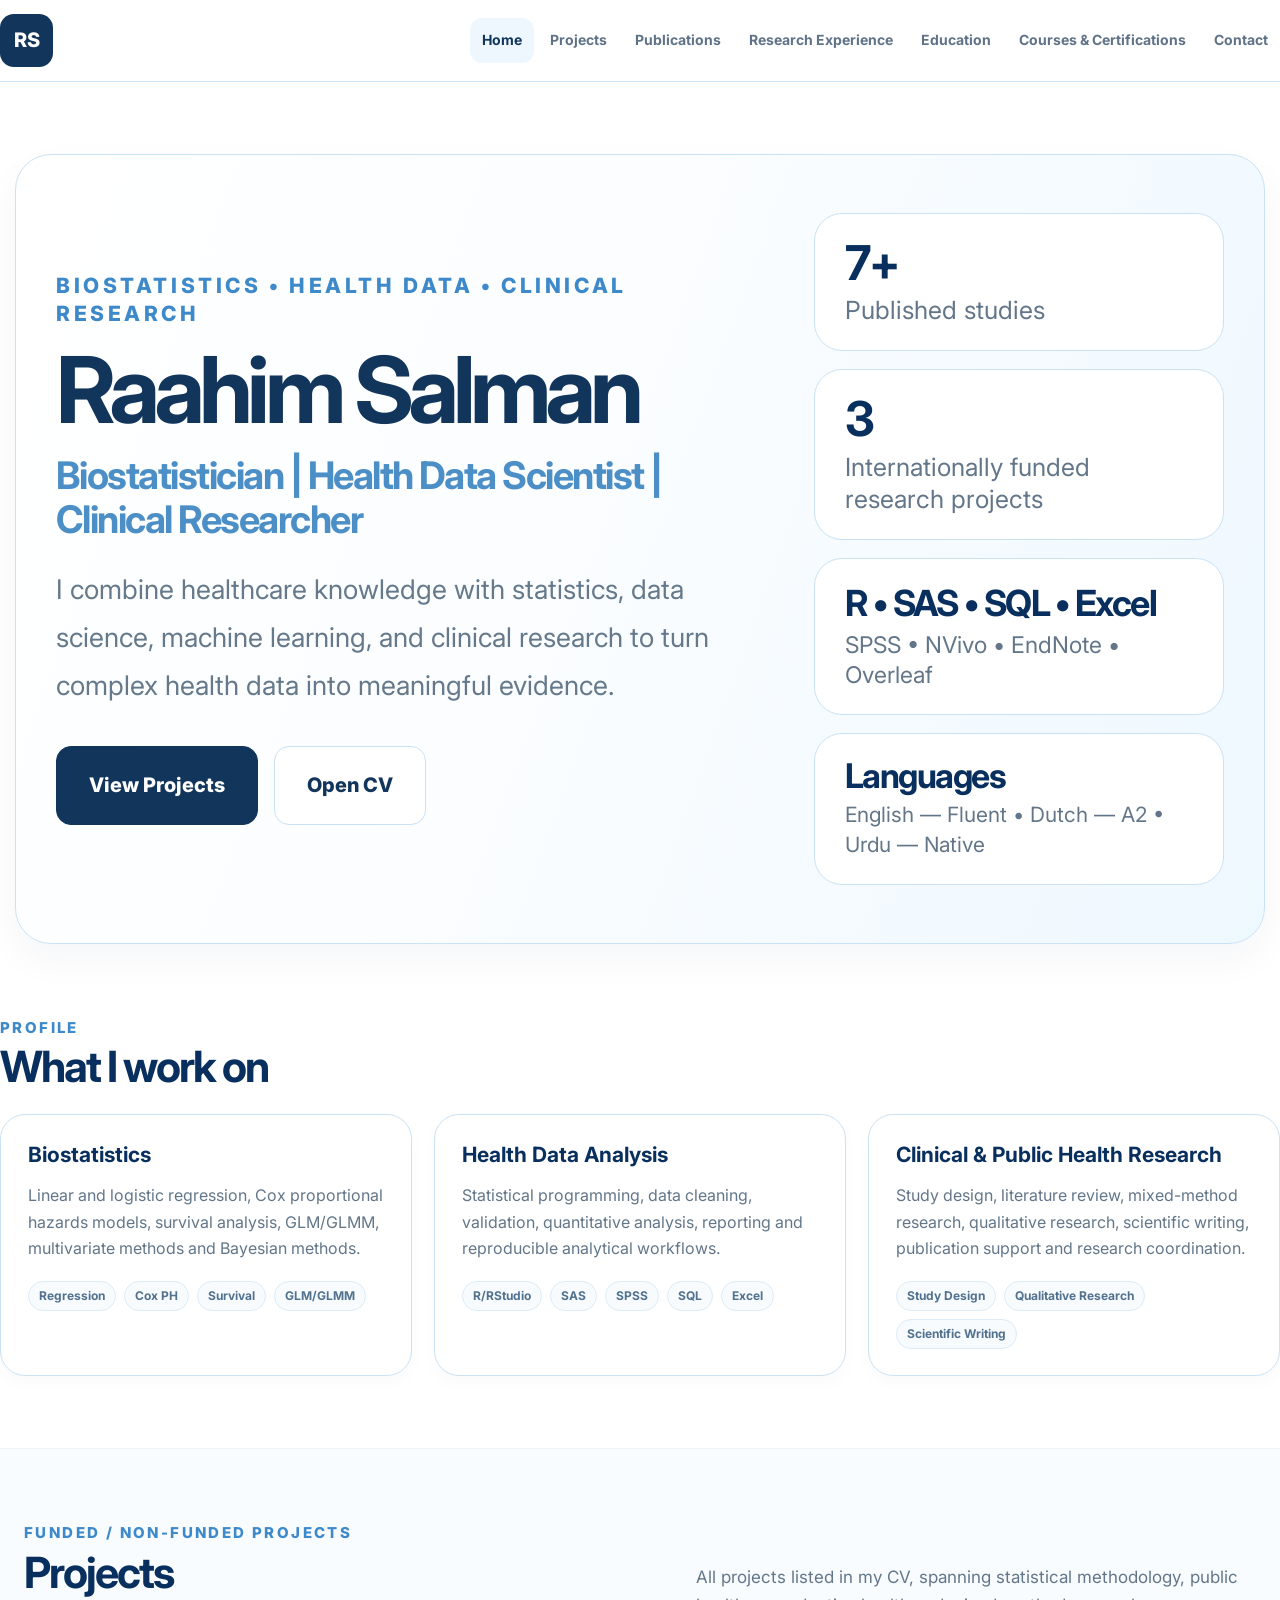
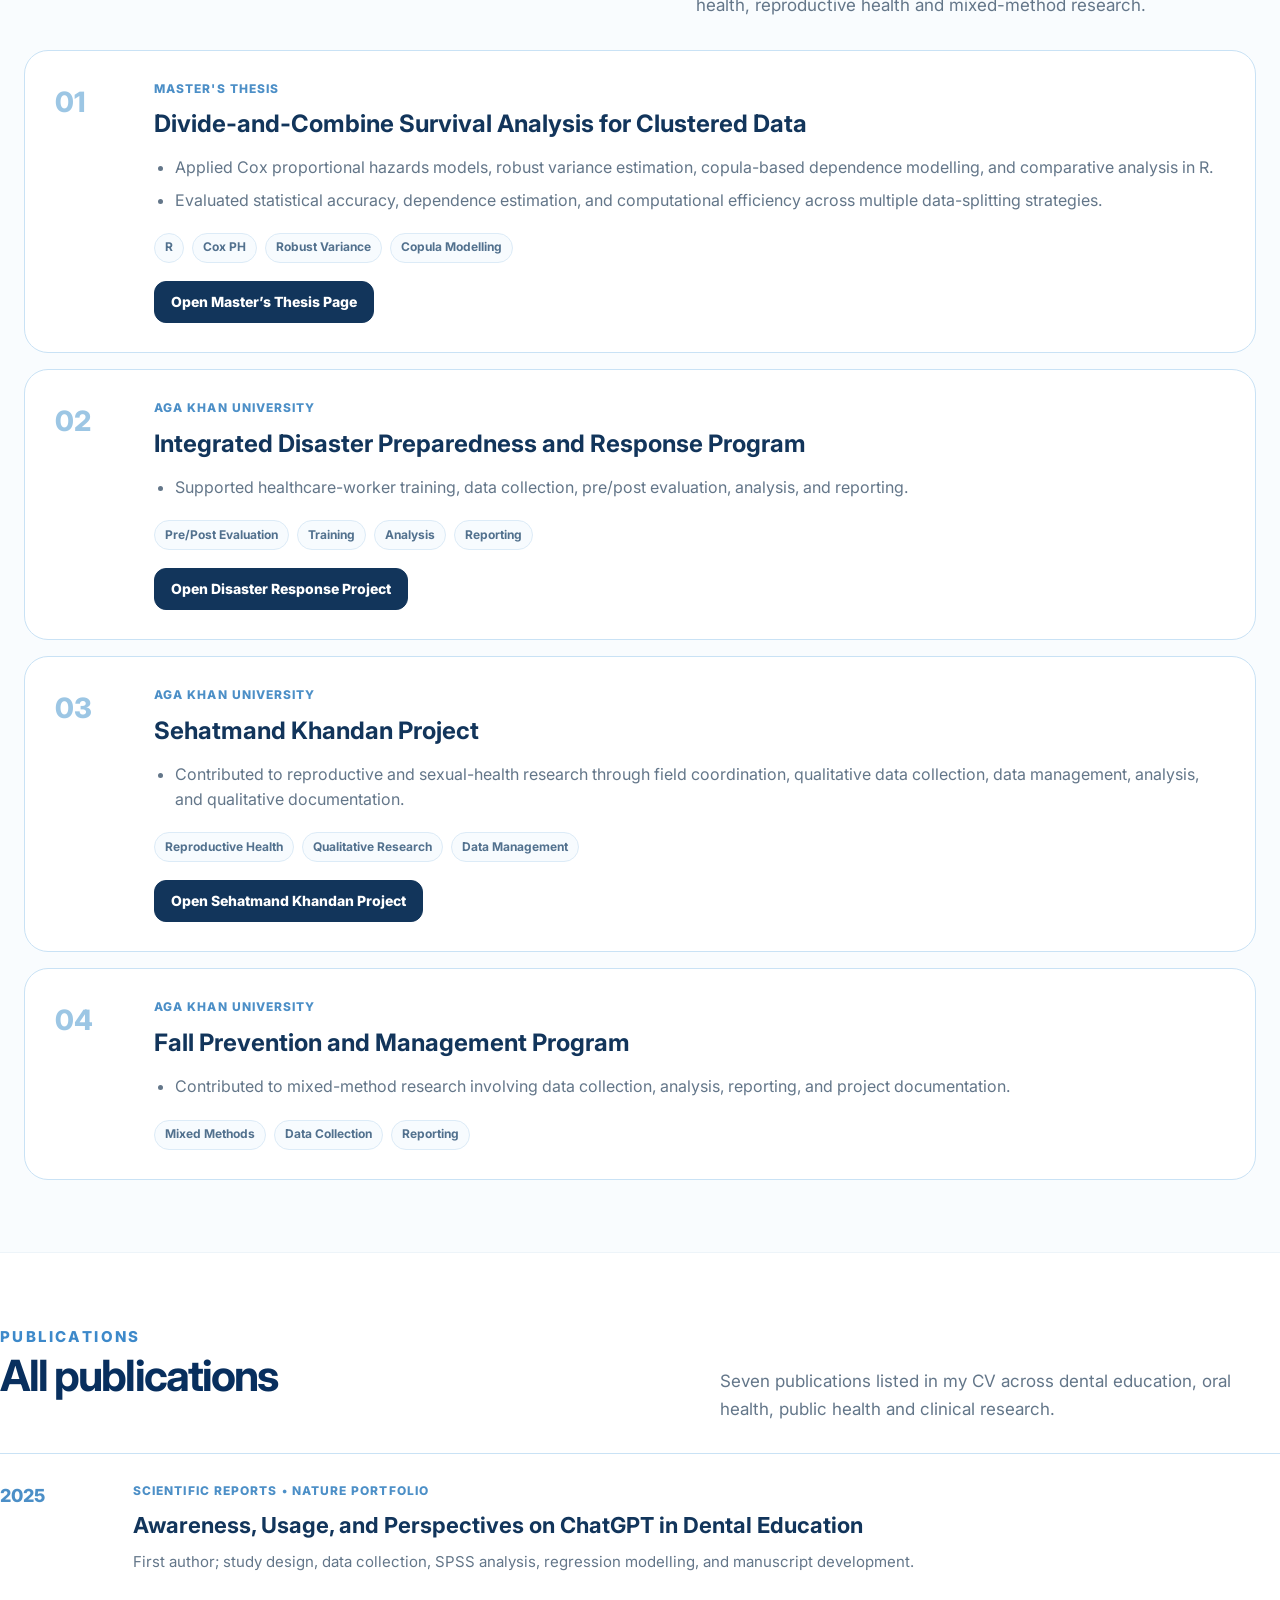
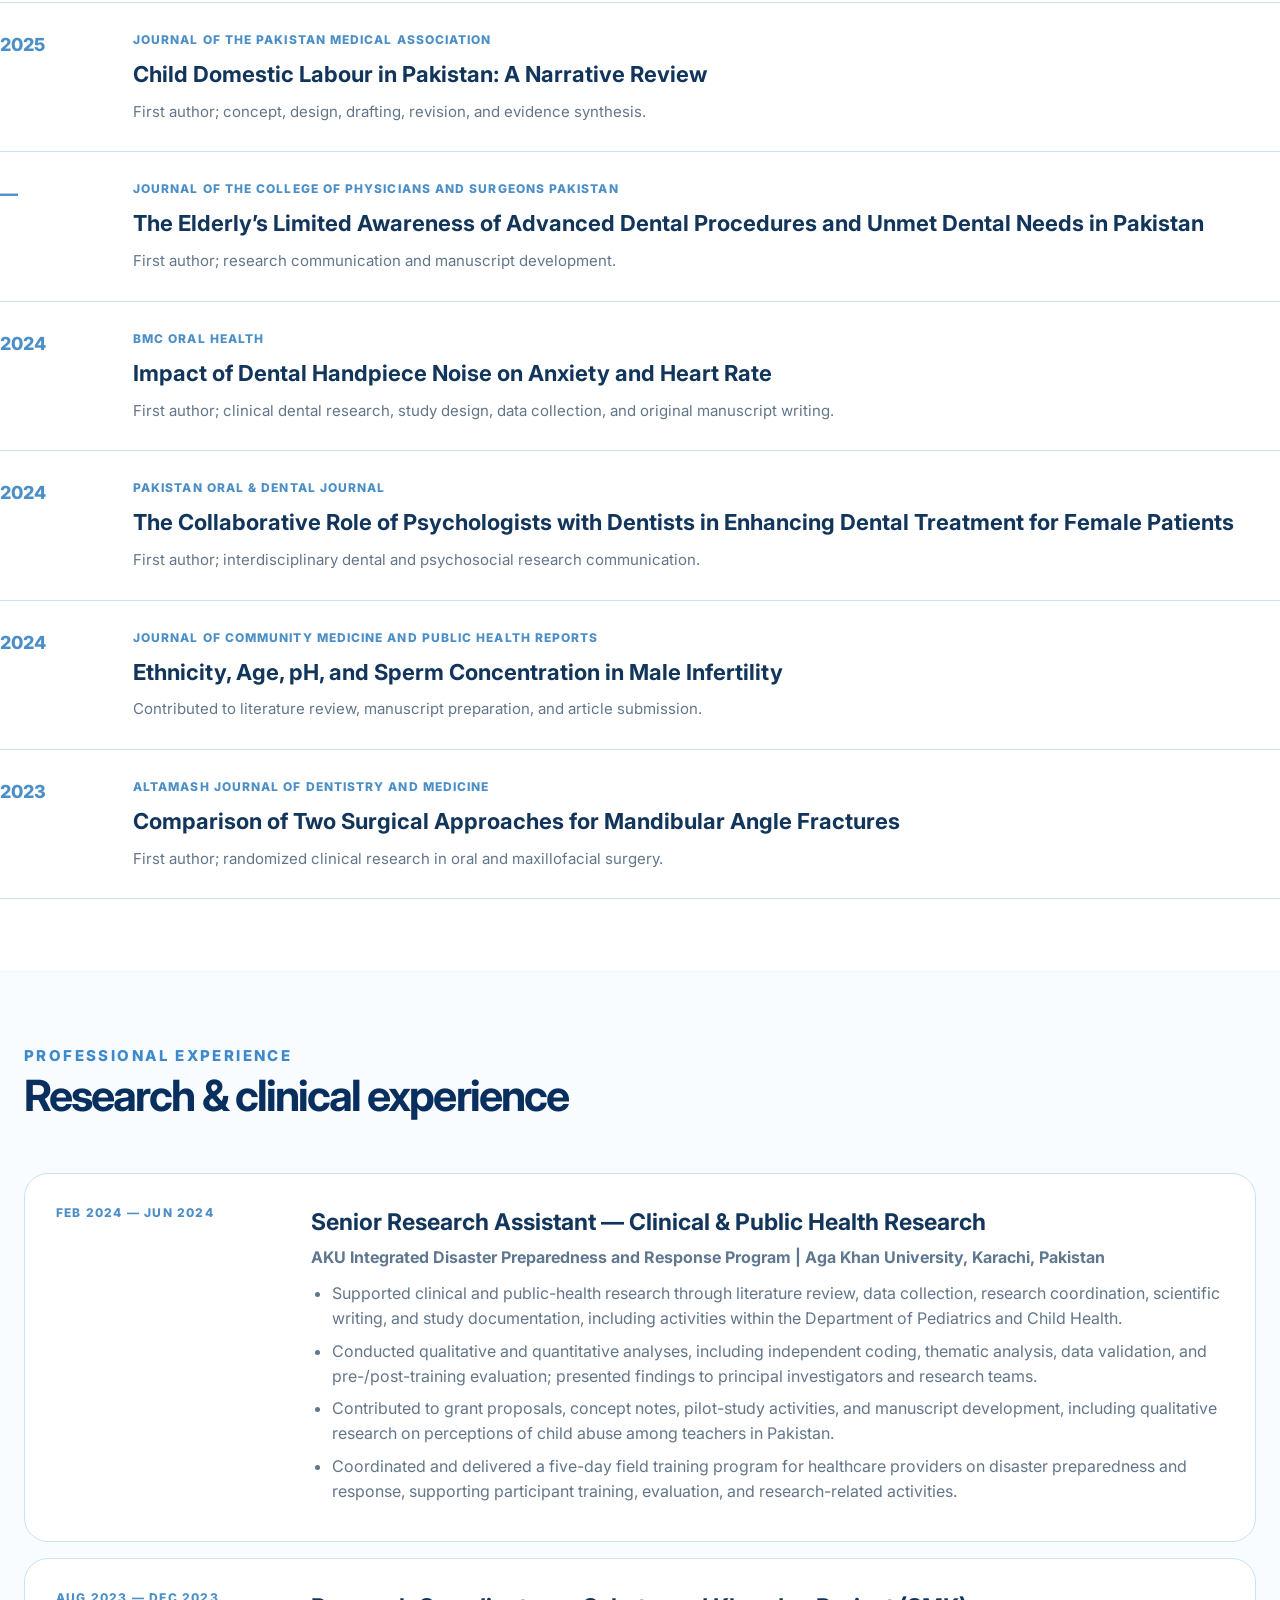
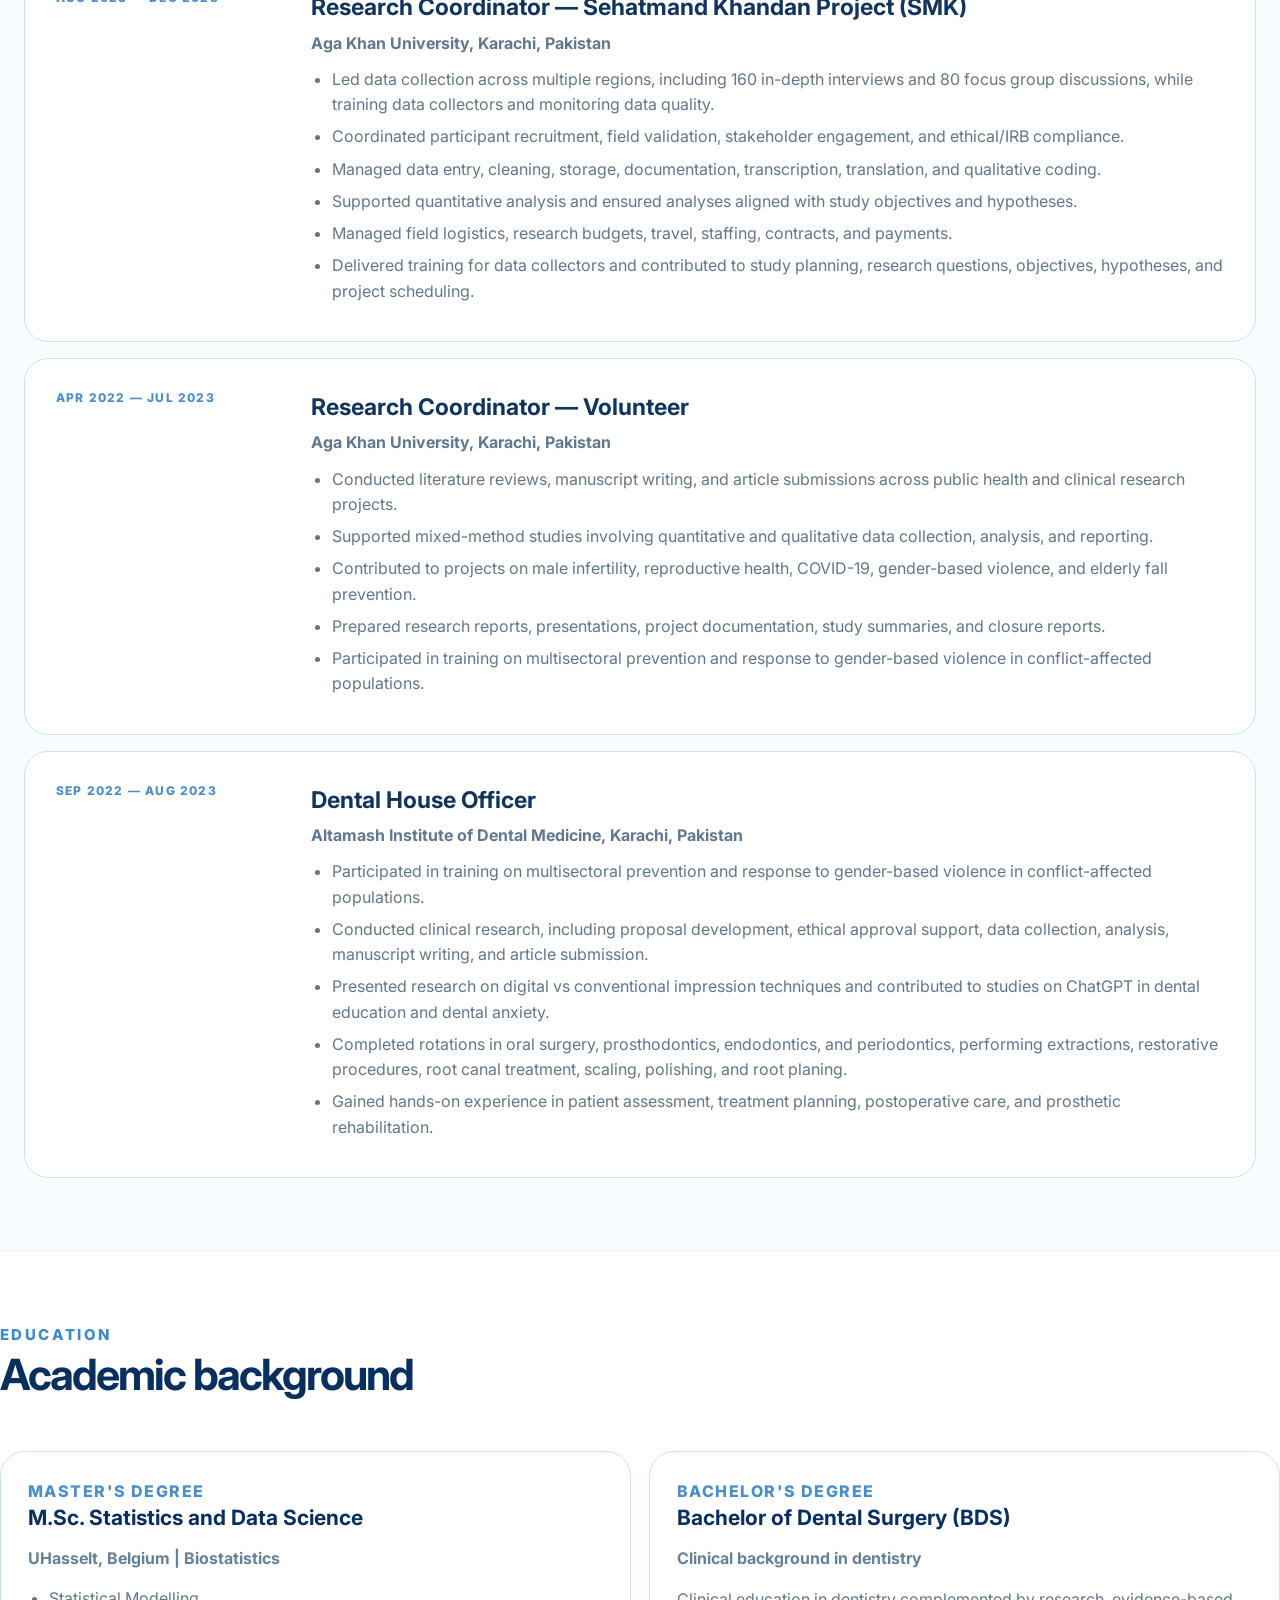
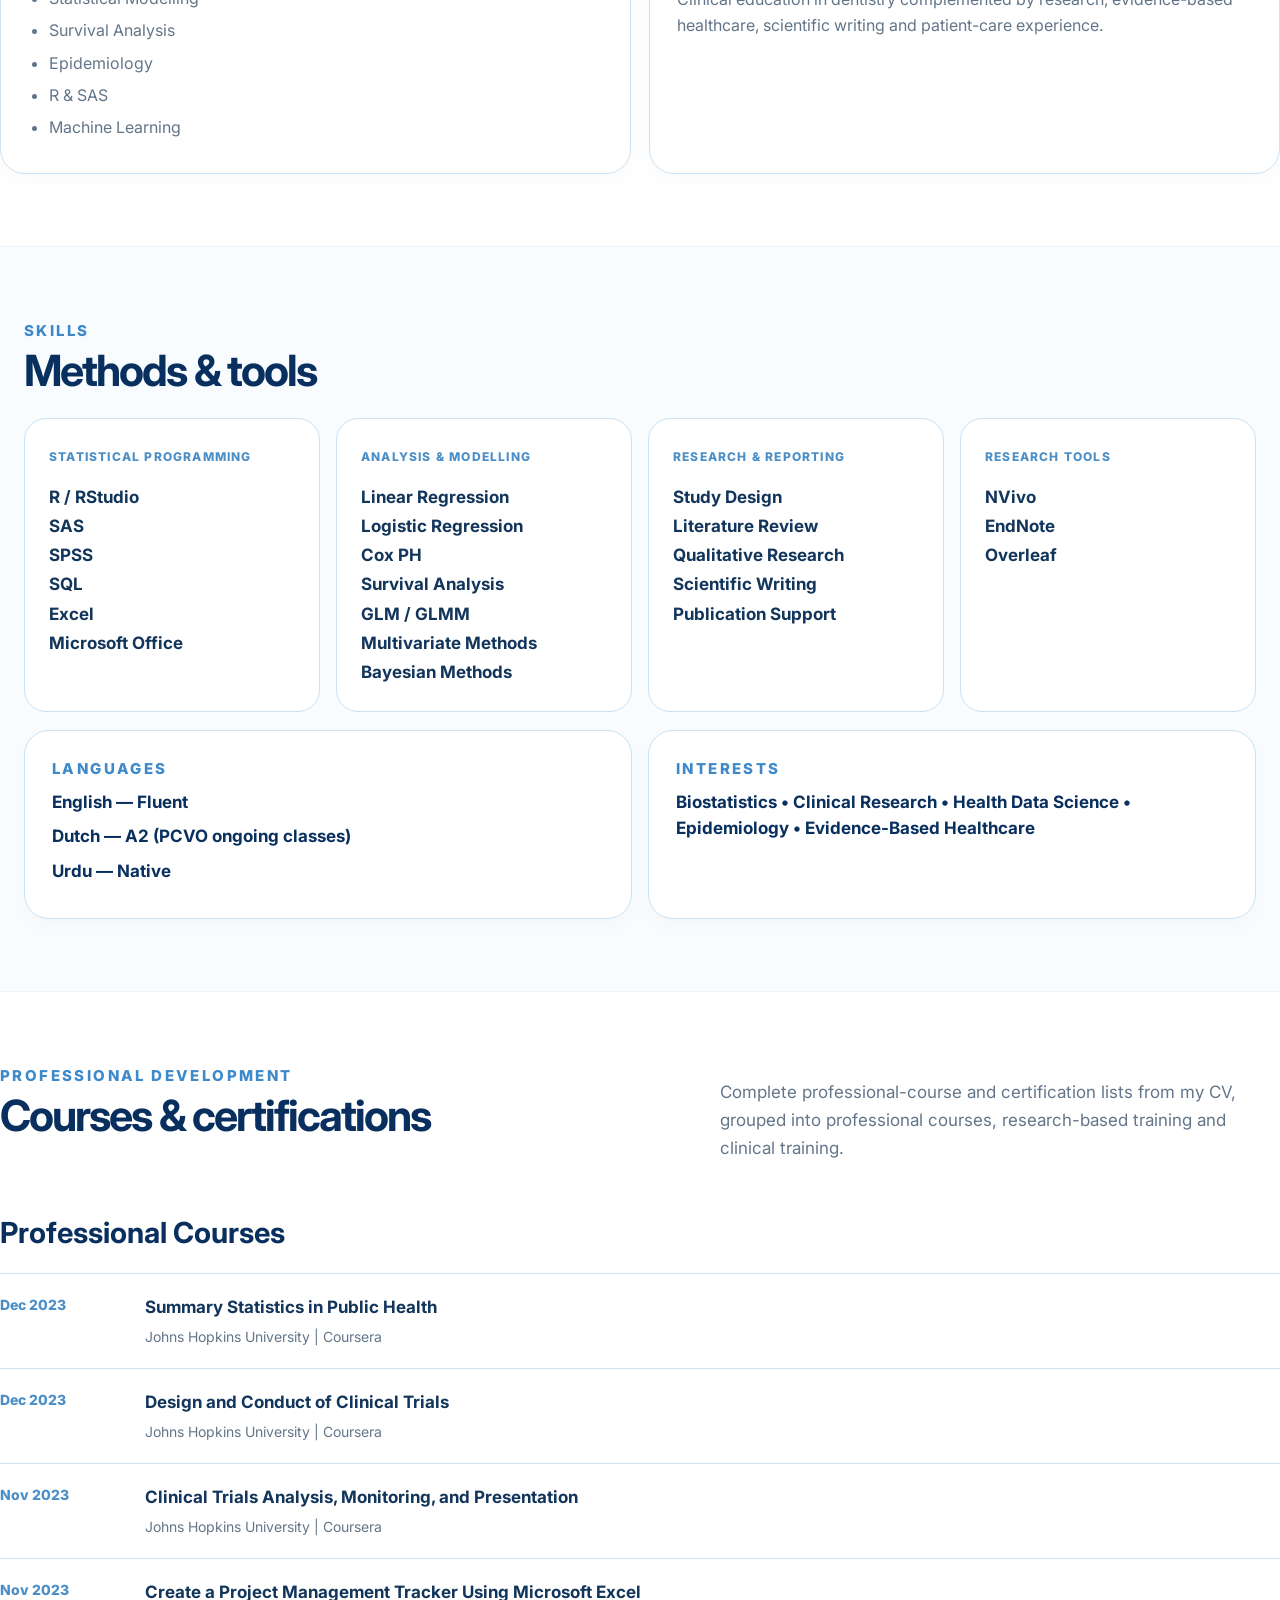
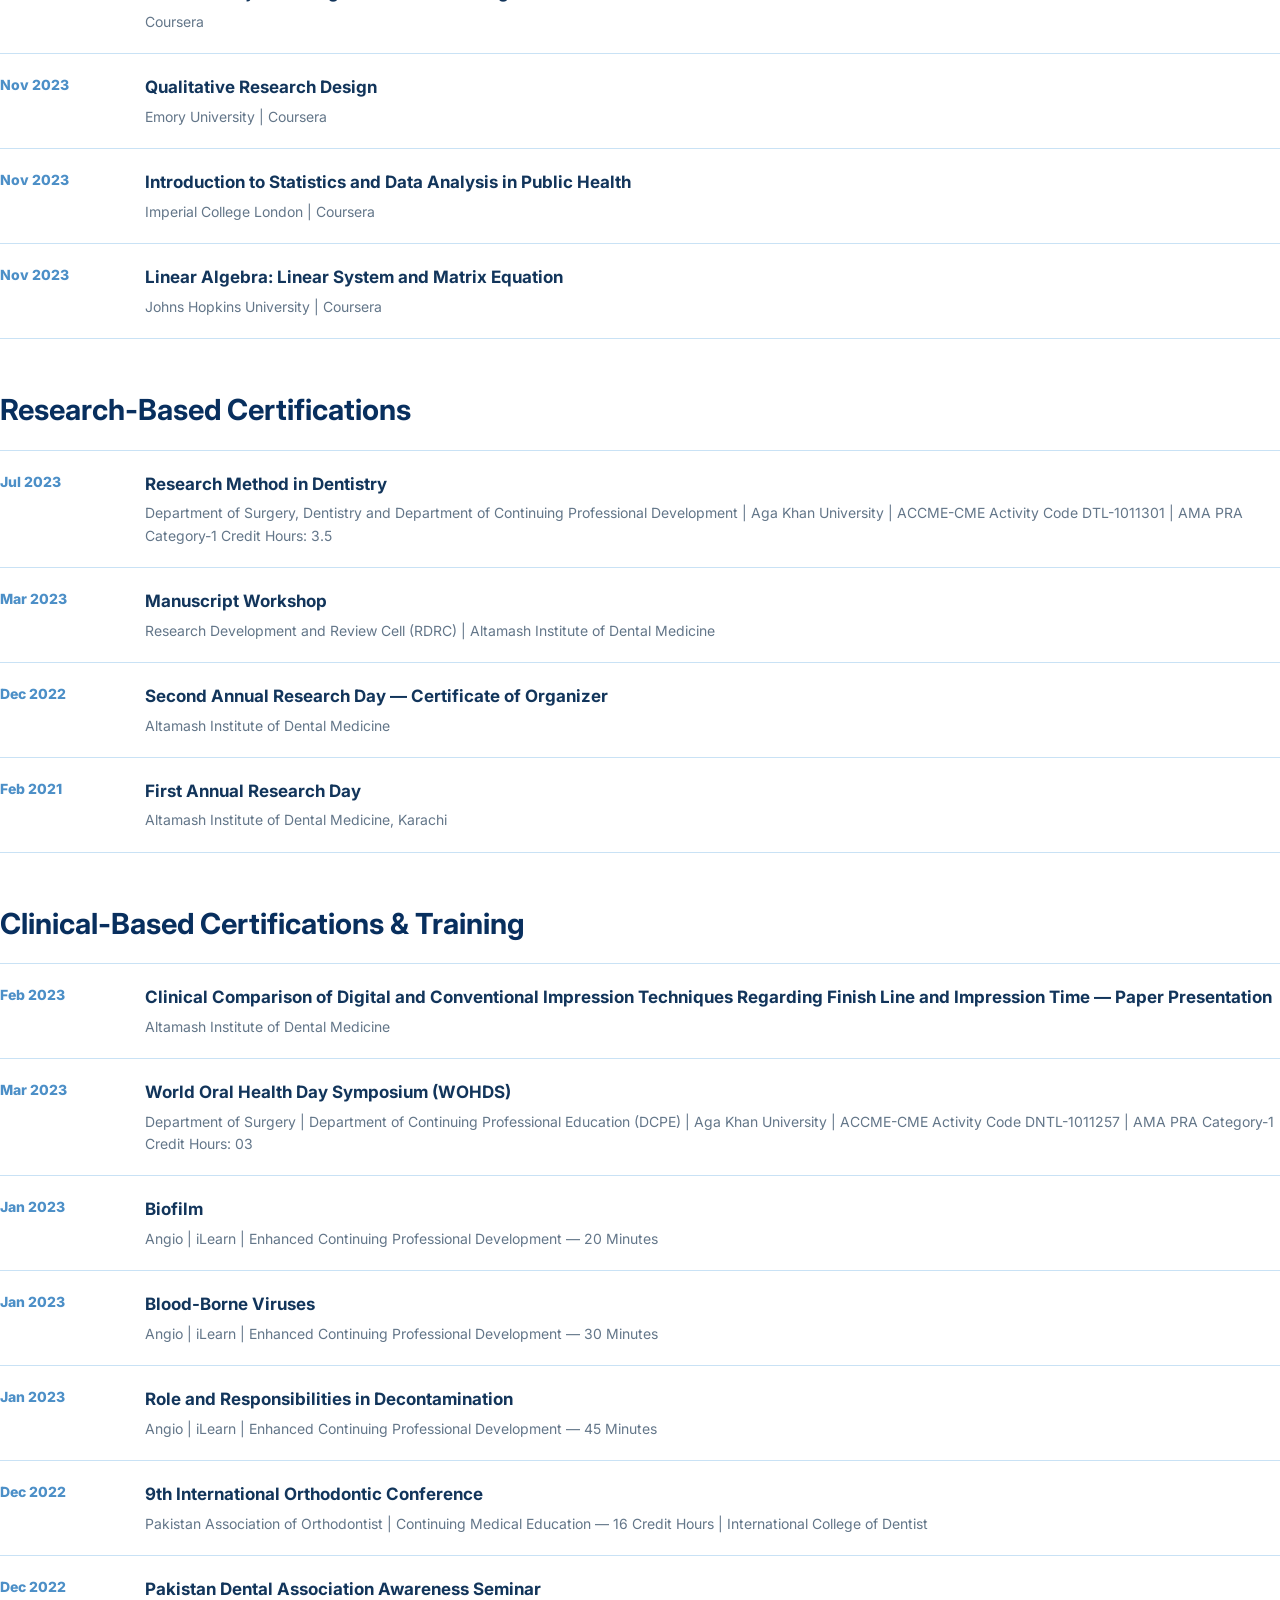
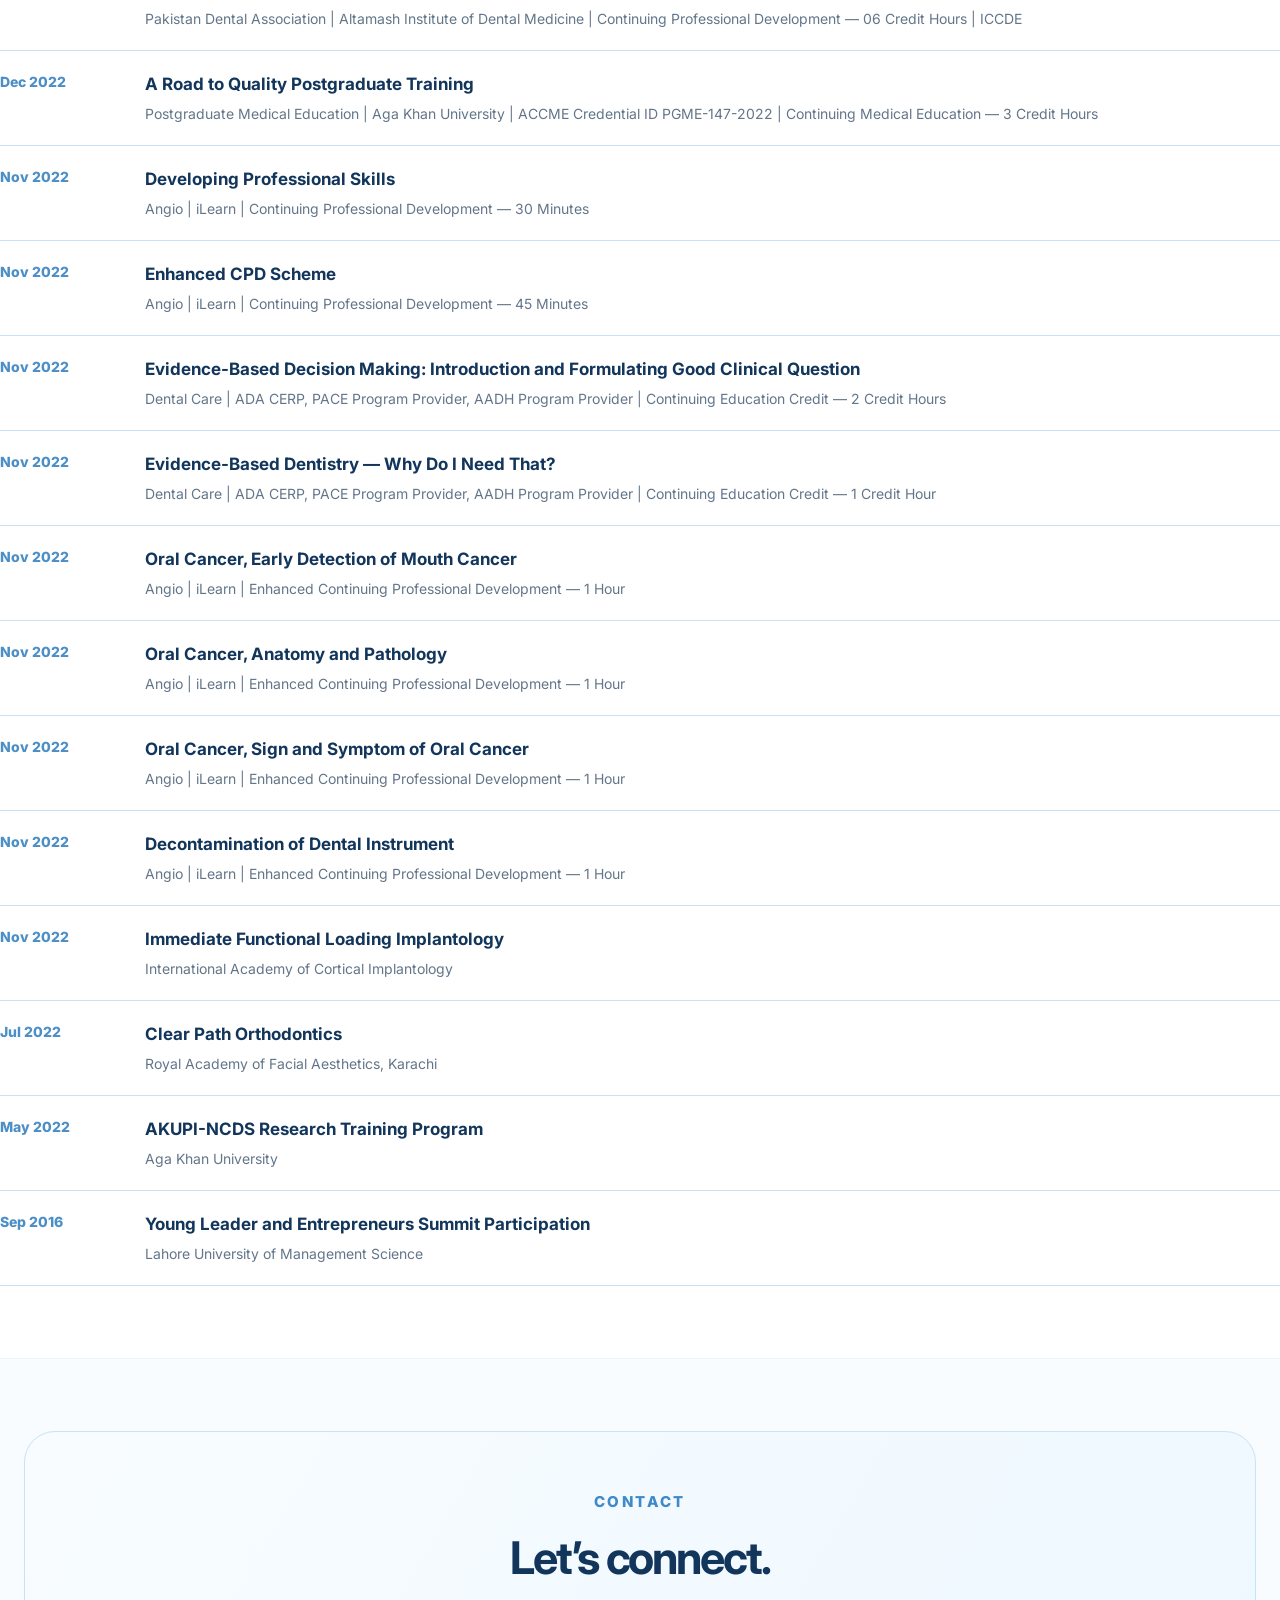
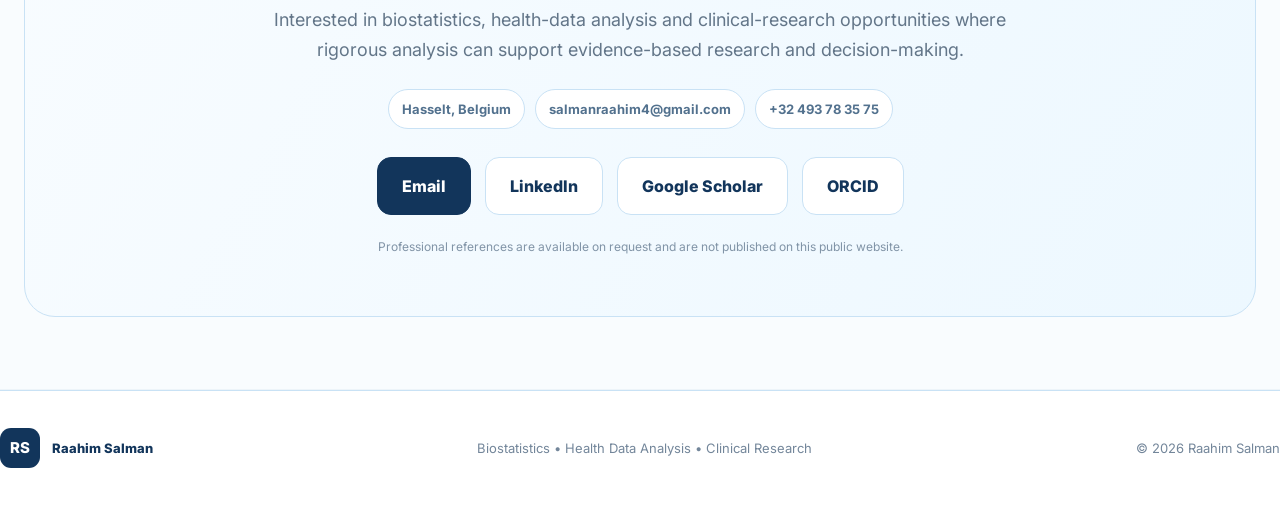
==== index.html @ 21c87c6f "Add files via upload" ====
<!DOCTYPE html>
<html lang="en">
<head>
  <meta charset="UTF-8" />
  <meta name="viewport" content="width=device-width, initial-scale=1.0" />
  <meta name="description" content="Raahim Salman — Biostatistician, Health Data Analyst and Dentist. Portfolio covering biostatistics, clinical research, publications, projects and professional training." />
  <meta name="theme-color" content="#ffffff" />
  <title>Raahim Salman | Biostatistician</title>
  <link rel="preconnect" href="https://fonts.googleapis.com">
  <link rel="preconnect" href="https://fonts.gstatic.com" crossorigin>
  <link href="https://fonts.googleapis.com/css2?family=Inter:wght@400;500;600;700;800&display=swap" rel="stylesheet">
  <link rel="stylesheet" href="style.css" />
</head>
<body>

<header class="site-header">
  <div class="nav-wrap">
    <a class="logo" href="#home" aria-label="Raahim Salman home">RS</a>
    <button class="menu-btn" aria-label="Open menu" aria-expanded="false">☰</button>
    <nav class="main-nav">
      <a class="active" href="#home">Home</a>
      <a href="#projects">Projects</a>
      <a href="#publications">Publications</a>
      <a href="#experience">Research Experience</a>
      <a href="#education">Education</a>
      <a href="#training">Courses & Certifications</a>
      <a href="#contact">Contact</a>
    </nav>
  </div>
</header>

<main>
  <!-- HOME -->
  <section class="hero-wrap" id="home">
    <div class="hero">
      <div class="hero-copy">
        <p class="eyebrow">BIOSTATISTICS • HEALTH DATA • CLINICAL RESEARCH</p>

        <h1>Raahim Salman</h1>

        <h2>Biostatistician | Health Data Scientist | Clinical Researcher</h2>

        <p class="hero-description">
          I combine healthcare knowledge with statistics, data science, machine learning,
          and clinical research to turn complex health data into meaningful evidence.
        </p>

        <div class="hero-actions">
          <a class="button button-primary" href="#projects">View Projects</a>
          <a class="button button-secondary" href="assets/Raahim_Salman_Biostatistics_CV.docx" target="_blank">Open CV</a>
        </div>
      </div>

      <div class="hero-stats" aria-label="Professional highlights">
        <article class="stat-card">
          <strong>7+</strong>
          <span>Published studies</span>
        </article>

        <article class="stat-card">
          <strong>3</strong>
          <span>Internationally funded research projects</span>
        </article>

        <article class="stat-card tools-card">
          <strong>R • SAS • SQL • Excel</strong>
          <span>SPSS • NVivo • EndNote • Overleaf</span>
        </article>

        <article class="stat-card languages-card">
          <strong>Languages</strong>
          <span>English — Fluent • Dutch — A2 • Urdu — Native</span>
        </article>
      </div>
    </div>
  </section>

  <!-- PROFILE -->
  <section class="section">
    <p class="section-kicker">PROFILE</p>
    <h2 class="section-title">What I work on</h2>

    <div class="three-card-grid">
      <article class="info-card">
        <h3>Biostatistics</h3>
        <p>Linear and logistic regression, Cox proportional hazards models, survival analysis, GLM/GLMM, multivariate methods and Bayesian methods.</p>
        <div class="tag-row"><span>Regression</span><span>Cox PH</span><span>Survival</span><span>GLM/GLMM</span></div>
      </article>

      <article class="info-card">
        <h3>Health Data Analysis</h3>
        <p>Statistical programming, data cleaning, validation, quantitative analysis, reporting and reproducible analytical workflows.</p>
        <div class="tag-row"><span>R/RStudio</span><span>SAS</span><span>SPSS</span><span>SQL</span><span>Excel</span></div>
      </article>

      <article class="info-card">
        <h3>Clinical & Public Health Research</h3>
        <p>Study design, literature review, mixed-method research, qualitative research, scientific writing, publication support and research coordination.</p>
        <div class="tag-row"><span>Study Design</span><span>Qualitative Research</span><span>Scientific Writing</span></div>
      </article>
    </div>
  </section>

  <!-- PROJECTS -->
  <section class="section section-soft" id="projects">
    <div class="section-top">
      <div>
        <p class="section-kicker">FUNDED / NON-FUNDED PROJECTS</p>
        <h2 class="section-title">Projects</h2>
      </div>
      <p class="section-intro">All projects listed in my CV, spanning statistical methodology, public health, reproductive health and mixed-method research.</p>
    </div>

    <div class="project-list">
      <article class="project-full project-clickable">
        <div class="project-number">01</div>
        <div>
          <p class="project-type">MASTER'S THESIS</p>
          <h3><a class="project-title-link" href="master-thesis.html">Divide-and-Combine Survival Analysis for Clustered Data</a></h3>
          <ul>
            <li>Applied Cox proportional hazards models, robust variance estimation, copula-based dependence modelling, and comparative analysis in R.</li>
            <li>Evaluated statistical accuracy, dependence estimation, and computational efficiency across multiple data-splitting strategies.</li>
          </ul>
          <div class="tag-row"><span>R</span><span>Cox PH</span><span>Robust Variance</span><span>Copula Modelling</span></div>
          <div class="project-actions">
            <a class="project-open-button" href="master-thesis.html">Open Master’s Thesis Page</a>
          </div>
        </div>
      </article>

      <article class="project-full project-clickable">
        <div class="project-number">02</div>
        <div>
          <p class="project-type">AGA KHAN UNIVERSITY</p>
          <h3><a class="project-title-link" href="disaster-response.html">Integrated Disaster Preparedness and Response Program</a></h3>
          <ul>
            <li>Supported healthcare-worker training, data collection, pre/post evaluation, analysis, and reporting.</li>
          </ul>
          <div class="tag-row"><span>Pre/Post Evaluation</span><span>Training</span><span>Analysis</span><span>Reporting</span></div>
          <div class="project-actions">
            <a class="project-open-button" href="disaster-response.html">Open Disaster Response Project</a>
          </div>
        </div>
      </article>

      <article class="project-full project-clickable">
        <div class="project-number">03</div>
        <div>
          <p class="project-type">AGA KHAN UNIVERSITY</p>
          <h3><a class="project-title-link" href="sehatmand-khandan.html">Sehatmand Khandan Project</a></h3>
          <ul>
            <li>Contributed to reproductive and sexual-health research through field coordination, qualitative data collection, data management, analysis, and qualitative documentation.</li>
          </ul>
          <div class="tag-row"><span>Reproductive Health</span><span>Qualitative Research</span><span>Data Management</span></div>
          <div class="project-actions">
            <a class="project-open-button" href="sehatmand-khandan.html">Open Sehatmand Khandan Project</a>
          </div>
        </div>
      </article>

      <article class="project-full">
        <div class="project-number">04</div>
        <div>
          <p class="project-type">AGA KHAN UNIVERSITY</p>
          <h3>Fall Prevention and Management Program</h3>
          <ul>
            <li>Contributed to mixed-method research involving data collection, analysis, reporting, and project documentation.</li>
          </ul>
          <div class="tag-row"><span>Mixed Methods</span><span>Data Collection</span><span>Reporting</span></div>
        </div>
      </article>
    </div>
  </section>

  <!-- PUBLICATIONS -->
  <section class="section" id="publications">
    <div class="section-top">
      <div>
        <p class="section-kicker">PUBLICATIONS</p>
        <h2 class="section-title">All publications</h2>
      </div>
      <p class="section-intro">Seven publications listed in my CV across dental education, oral health, public health and clinical research.</p>
    </div>

    <div class="publication-list">
      <article class="publication-row">
        <div class="pub-year">2025</div>
        <div>
          <p class="journal">Scientific Reports • Nature Portfolio</p>
          <h3>Awareness, Usage, and Perspectives on ChatGPT in Dental Education</h3>
          <p class="pub-detail">First author; study design, data collection, SPSS analysis, regression modelling, and manuscript development.</p>
        </div>
      </article>

      <article class="publication-row">
        <div class="pub-year">2025</div>
        <div>
          <p class="journal">Journal of the Pakistan Medical Association</p>
          <h3>Child Domestic Labour in Pakistan: A Narrative Review</h3>
          <p class="pub-detail">First author; concept, design, drafting, revision, and evidence synthesis.</p>
        </div>
      </article>

      <article class="publication-row">
        <div class="pub-year">—</div>
        <div>
          <p class="journal">Journal of the College of Physicians and Surgeons Pakistan</p>
          <h3>The Elderly’s Limited Awareness of Advanced Dental Procedures and Unmet Dental Needs in Pakistan</h3>
          <p class="pub-detail">First author; research communication and manuscript development.</p>
        </div>
      </article>

      <article class="publication-row">
        <div class="pub-year">2024</div>
        <div>
          <p class="journal">BMC Oral Health</p>
          <h3>Impact of Dental Handpiece Noise on Anxiety and Heart Rate</h3>
          <p class="pub-detail">First author; clinical dental research, study design, data collection, and original manuscript writing.</p>
        </div>
      </article>

      <article class="publication-row">
        <div class="pub-year">2024</div>
        <div>
          <p class="journal">Pakistan Oral & Dental Journal</p>
          <h3>The Collaborative Role of Psychologists with Dentists in Enhancing Dental Treatment for Female Patients</h3>
          <p class="pub-detail">First author; interdisciplinary dental and psychosocial research communication.</p>
        </div>
      </article>

      <article class="publication-row">
        <div class="pub-year">2024</div>
        <div>
          <p class="journal">Journal of Community Medicine and Public Health Reports</p>
          <h3>Ethnicity, Age, pH, and Sperm Concentration in Male Infertility</h3>
          <p class="pub-detail">Contributed to literature review, manuscript preparation, and article submission.</p>
        </div>
      </article>

      <article class="publication-row">
        <div class="pub-year">2023</div>
        <div>
          <p class="journal">Altamash Journal of Dentistry and Medicine</p>
          <h3>Comparison of Two Surgical Approaches for Mandibular Angle Fractures</h3>
          <p class="pub-detail">First author; randomized clinical research in oral and maxillofacial surgery.</p>
        </div>
      </article>
    </div>
  </section>

  <!-- EXPERIENCE -->
  <section class="section section-soft" id="experience">
    <div class="section-top">
      <div>
        <p class="section-kicker">PROFESSIONAL EXPERIENCE</p>
        <h2 class="section-title">Research & clinical experience</h2>
      </div>
    </div>

    <div class="experience-list">
      <article class="experience-card">
        <div class="experience-label">FEB 2024 — JUN 2024</div>
        <div>
          <h3>Senior Research Assistant — Clinical & Public Health Research</h3>
          <h4>AKU Integrated Disaster Preparedness and Response Program | Aga Khan University, Karachi, Pakistan</h4>
          <ul>
            <li>Supported clinical and public-health research through literature review, data collection, research coordination, scientific writing, and study documentation, including activities within the Department of Pediatrics and Child Health.</li>
            <li>Conducted qualitative and quantitative analyses, including independent coding, thematic analysis, data validation, and pre-/post-training evaluation; presented findings to principal investigators and research teams.</li>
            <li>Contributed to grant proposals, concept notes, pilot-study activities, and manuscript development, including qualitative research on perceptions of child abuse among teachers in Pakistan.</li>
            <li>Coordinated and delivered a five-day field training program for healthcare providers on disaster preparedness and response, supporting participant training, evaluation, and research-related activities.</li>
          </ul>
        </div>
      </article>

      <article class="experience-card">
        <div class="experience-label">AUG 2023 — DEC 2023</div>
        <div>
          <h3>Research Coordinator — Sehatmand Khandan Project (SMK)</h3>
          <h4>Aga Khan University, Karachi, Pakistan</h4>
          <ul>
            <li>Led data collection across multiple regions, including 160 in-depth interviews and 80 focus group discussions, while training data collectors and monitoring data quality.</li>
            <li>Coordinated participant recruitment, field validation, stakeholder engagement, and ethical/IRB compliance.</li>
            <li>Managed data entry, cleaning, storage, documentation, transcription, translation, and qualitative coding.</li>
            <li>Supported quantitative analysis and ensured analyses aligned with study objectives and hypotheses.</li>
            <li>Managed field logistics, research budgets, travel, staffing, contracts, and payments.</li>
            <li>Delivered training for data collectors and contributed to study planning, research questions, objectives, hypotheses, and project scheduling.</li>
          </ul>
        </div>
      </article>

      <article class="experience-card">
        <div class="experience-label">APR 2022 — JUL 2023</div>
        <div>
          <h3>Research Coordinator — Volunteer</h3>
          <h4>Aga Khan University, Karachi, Pakistan</h4>
          <ul>
            <li>Conducted literature reviews, manuscript writing, and article submissions across public health and clinical research projects.</li>
            <li>Supported mixed-method studies involving quantitative and qualitative data collection, analysis, and reporting.</li>
            <li>Contributed to projects on male infertility, reproductive health, COVID-19, gender-based violence, and elderly fall prevention.</li>
            <li>Prepared research reports, presentations, project documentation, study summaries, and closure reports.</li>
            <li>Participated in training on multisectoral prevention and response to gender-based violence in conflict-affected populations.</li>
          </ul>
        </div>
      </article>

      <article class="experience-card">
        <div class="experience-label">SEP 2022 — AUG 2023</div>
        <div>
          <h3>Dental House Officer</h3>
          <h4>Altamash Institute of Dental Medicine, Karachi, Pakistan</h4>
          <ul>
            <li>Participated in training on multisectoral prevention and response to gender-based violence in conflict-affected populations.</li>
            <li>Conducted clinical research, including proposal development, ethical approval support, data collection, analysis, manuscript writing, and article submission.</li>
            <li>Presented research on digital vs conventional impression techniques and contributed to studies on ChatGPT in dental education and dental anxiety.</li>
            <li>Completed rotations in oral surgery, prosthodontics, endodontics, and periodontics, performing extractions, restorative procedures, root canal treatment, scaling, polishing, and root planing.</li>
            <li>Gained hands-on experience in patient assessment, treatment planning, postoperative care, and prosthetic rehabilitation.</li>
          </ul>
        </div>
      </article>
    </div>
  </section>

  <!-- EDUCATION -->
  <section class="section" id="education">
    <div class="section-top">
      <div>
        <p class="section-kicker">EDUCATION</p>
        <h2 class="section-title">Academic background</h2>
      </div>
    </div>

    <div class="education-grid">
      <article class="education-card">
        <p class="education-type">MASTER'S DEGREE</p>
        <h3>M.Sc. Statistics and Data Science</h3>
        <h4>UHasselt, Belgium | Biostatistics</h4>
        <ul>
          <li>Statistical Modelling</li>
          <li>Survival Analysis</li>
          <li>Epidemiology</li>
          <li>R & SAS</li>
          <li>Machine Learning</li>
        </ul>
      </article>

      <article class="education-card">
        <p class="education-type">BACHELOR'S DEGREE</p>
        <h3>Bachelor of Dental Surgery (BDS)</h3>
        <h4>Clinical background in dentistry</h4>
        <p>Clinical education in dentistry complemented by research, evidence-based healthcare, scientific writing and patient-care experience.</p>
      </article>
    </div>
  </section>

  <!-- SKILLS -->
  <section class="section section-soft" id="skills">
    <p class="section-kicker">SKILLS</p>
    <h2 class="section-title">Methods & tools</h2>

    <div class="skills-grid">
      <article>
        <span>Statistical Programming</span>
        <h3>R / RStudio<br>SAS<br>SPSS<br>SQL<br>Excel<br>Microsoft Office</h3>
      </article>
      <article>
        <span>Analysis & Modelling</span>
        <h3>Linear Regression<br>Logistic Regression<br>Cox PH<br>Survival Analysis<br>GLM / GLMM<br>Multivariate Methods<br>Bayesian Methods</h3>
      </article>
      <article>
        <span>Research & Reporting</span>
        <h3>Study Design<br>Literature Review<br>Qualitative Research<br>Scientific Writing<br>Publication Support</h3>
      </article>
      <article>
        <span>Research Tools</span>
        <h3>NVivo<br>EndNote<br>Overleaf</h3>
      </article>
    </div>

    <div class="language-interest-grid">
      <article class="compact-card">
        <p class="section-kicker">LANGUAGES</p>
        <h3>English — Fluent</h3>
        <h3>Dutch — A2 (PCVO ongoing classes)</h3>
        <h3>Urdu — Native</h3>
      </article>

      <article class="compact-card">
        <p class="section-kicker">INTERESTS</p>
        <h3>Biostatistics • Clinical Research • Health Data Science • Epidemiology • Evidence-Based Healthcare</h3>
      </article>
    </div>
  </section>

  <!-- PROFESSIONAL COURSES + CERTIFICATIONS -->
  <section class="section" id="training">
    <div class="section-top">
      <div>
        <p class="section-kicker">PROFESSIONAL DEVELOPMENT</p>
        <h2 class="section-title">Courses & certifications</h2>
      </div>
      <p class="section-intro">Complete professional-course and certification lists from my CV, grouped into professional courses, research-based training and clinical training.</p>
    </div>

    <h3 class="subsection-title">Professional Courses</h3>
    <div class="course-list">
      <article class="course-item"><div>Dec 2023</div><div><h4>Summary Statistics in Public Health</h4><p>Johns Hopkins University | Coursera</p></div></article>
      <article class="course-item"><div>Dec 2023</div><div><h4>Design and Conduct of Clinical Trials</h4><p>Johns Hopkins University | Coursera</p></div></article>
      <article class="course-item"><div>Nov 2023</div><div><h4>Clinical Trials Analysis, Monitoring, and Presentation</h4><p>Johns Hopkins University | Coursera</p></div></article>
      <article class="course-item"><div>Nov 2023</div><div><h4>Create a Project Management Tracker Using Microsoft Excel</h4><p>Coursera</p></div></article>
      <article class="course-item"><div>Nov 2023</div><div><h4>Qualitative Research Design</h4><p>Emory University | Coursera</p></div></article>
      <article class="course-item"><div>Nov 2023</div><div><h4>Introduction to Statistics and Data Analysis in Public Health</h4><p>Imperial College London | Coursera</p></div></article>
      <article class="course-item"><div>Nov 2023</div><div><h4>Linear Algebra: Linear System and Matrix Equation</h4><p>Johns Hopkins University | Coursera</p></div></article>
    </div>

    <h3 class="subsection-title">Research-Based Certifications</h3>
    <div class="course-list">
      <article class="course-item"><div>Jul 2023</div><div><h4>Research Method in Dentistry</h4><p>Department of Surgery, Dentistry and Department of Continuing Professional Development | Aga Khan University | ACCME-CME Activity Code DTL-1011301 | AMA PRA Category-1 Credit Hours: 3.5</p></div></article>
      <article class="course-item"><div>Mar 2023</div><div><h4>Manuscript Workshop</h4><p>Research Development and Review Cell (RDRC) | Altamash Institute of Dental Medicine</p></div></article>
      <article class="course-item"><div>Dec 2022</div><div><h4>Second Annual Research Day — Certificate of Organizer</h4><p>Altamash Institute of Dental Medicine</p></div></article>
      <article class="course-item"><div>Feb 2021</div><div><h4>First Annual Research Day</h4><p>Altamash Institute of Dental Medicine, Karachi</p></div></article>
    </div>

    <h3 class="subsection-title">Clinical-Based Certifications & Training</h3>
    <div class="course-list">
      <article class="course-item"><div>Feb 2023</div><div><h4>Clinical Comparison of Digital and Conventional Impression Techniques Regarding Finish Line and Impression Time — Paper Presentation</h4><p>Altamash Institute of Dental Medicine</p></div></article>
      <article class="course-item"><div>Mar 2023</div><div><h4>World Oral Health Day Symposium (WOHDS)</h4><p>Department of Surgery | Department of Continuing Professional Education (DCPE) | Aga Khan University | ACCME-CME Activity Code DNTL-1011257 | AMA PRA Category-1 Credit Hours: 03</p></div></article>
      <article class="course-item"><div>Jan 2023</div><div><h4>Biofilm</h4><p>Angio | iLearn | Enhanced Continuing Professional Development — 20 Minutes</p></div></article>
      <article class="course-item"><div>Jan 2023</div><div><h4>Blood-Borne Viruses</h4><p>Angio | iLearn | Enhanced Continuing Professional Development — 30 Minutes</p></div></article>
      <article class="course-item"><div>Jan 2023</div><div><h4>Role and Responsibilities in Decontamination</h4><p>Angio | iLearn | Enhanced Continuing Professional Development — 45 Minutes</p></div></article>
      <article class="course-item"><div>Dec 2022</div><div><h4>9th International Orthodontic Conference</h4><p>Pakistan Association of Orthodontist | Continuing Medical Education — 16 Credit Hours | International College of Dentist</p></div></article>
      <article class="course-item"><div>Dec 2022</div><div><h4>Pakistan Dental Association Awareness Seminar</h4><p>Pakistan Dental Association | Altamash Institute of Dental Medicine | Continuing Professional Development — 06 Credit Hours | ICCDE</p></div></article>
      <article class="course-item"><div>Dec 2022</div><div><h4>A Road to Quality Postgraduate Training</h4><p>Postgraduate Medical Education | Aga Khan University | ACCME Credential ID PGME-147-2022 | Continuing Medical Education — 3 Credit Hours</p></div></article>
      <article class="course-item"><div>Nov 2022</div><div><h4>Developing Professional Skills</h4><p>Angio | iLearn | Continuing Professional Development — 30 Minutes</p></div></article>
      <article class="course-item"><div>Nov 2022</div><div><h4>Enhanced CPD Scheme</h4><p>Angio | iLearn | Continuing Professional Development — 45 Minutes</p></div></article>
      <article class="course-item"><div>Nov 2022</div><div><h4>Evidence-Based Decision Making: Introduction and Formulating Good Clinical Question</h4><p>Dental Care | ADA CERP, PACE Program Provider, AADH Program Provider | Continuing Education Credit — 2 Credit Hours</p></div></article>
      <article class="course-item"><div>Nov 2022</div><div><h4>Evidence-Based Dentistry — Why Do I Need That?</h4><p>Dental Care | ADA CERP, PACE Program Provider, AADH Program Provider | Continuing Education Credit — 1 Credit Hour</p></div></article>
      <article class="course-item"><div>Nov 2022</div><div><h4>Oral Cancer, Early Detection of Mouth Cancer</h4><p>Angio | iLearn | Enhanced Continuing Professional Development — 1 Hour</p></div></article>
      <article class="course-item"><div>Nov 2022</div><div><h4>Oral Cancer, Anatomy and Pathology</h4><p>Angio | iLearn | Enhanced Continuing Professional Development — 1 Hour</p></div></article>
      <article class="course-item"><div>Nov 2022</div><div><h4>Oral Cancer, Sign and Symptom of Oral Cancer</h4><p>Angio | iLearn | Enhanced Continuing Professional Development — 1 Hour</p></div></article>
      <article class="course-item"><div>Nov 2022</div><div><h4>Decontamination of Dental Instrument</h4><p>Angio | iLearn | Enhanced Continuing Professional Development — 1 Hour</p></div></article>
      <article class="course-item"><div>Nov 2022</div><div><h4>Immediate Functional Loading Implantology</h4><p>International Academy of Cortical Implantology</p></div></article>
      <article class="course-item"><div>Jul 2022</div><div><h4>Clear Path Orthodontics</h4><p>Royal Academy of Facial Aesthetics, Karachi</p></div></article>
      <article class="course-item"><div>May 2022</div><div><h4>AKUPI-NCDS Research Training Program</h4><p>Aga Khan University</p></div></article>
      <article class="course-item"><div>Sep 2016</div><div><h4>Young Leader and Entrepreneurs Summit Participation</h4><p>Lahore University of Management Science</p></div></article>
    </div>
  </section>

  <!-- CONTACT -->
  <section class="section section-soft contact-section" id="contact">
    <div class="contact-box">
      <p class="section-kicker">CONTACT</p>
      <h2>Let’s connect.</h2>
      <p>Interested in biostatistics, health-data analysis and clinical-research opportunities where rigorous analysis can support evidence-based research and decision-making.</p>

      <div class="contact-details">
        <span>Hasselt, Belgium</span>
        <span>salmanraahim4@gmail.com</span>
        <span>+32 493 78 35 75</span>
      </div>

      <div class="contact-actions">
        <a class="button button-primary" href="mailto:salmanraahim4@gmail.com">Email</a>
        <a class="button button-secondary" href="https://www.linkedin.com/in/raahim-salman" target="_blank" rel="noopener">LinkedIn</a>
        <a class="button button-secondary" href="https://scholar.google.com/citations?user=bESIrGAAAAAJ&hl=en" target="_blank" rel="noopener">Google Scholar</a>
        <a class="button button-secondary" href="https://orcid.org/0009-0003-3666-8547" target="_blank" rel="noopener">ORCID</a>
      </div>

      <p class="privacy-note">Professional references are available on request and are not published on this public website.</p>
    </div>
  </section>
</main>

<footer class="footer">
  <div class="footer-inner">
    <div class="footer-brand"><span class="logo small">RS</span><span>Raahim Salman</span></div>
    <p>Biostatistics • Health Data Analysis • Clinical Research</p>
    <p>© <span id="year"></span> Raahim Salman</p>
  </div>
</footer>

<script src="script.js"></script>
</body>
</html>
---- style.css ----
:root{
  --navy:#12355b;
  --navy-deep:#082f5e;
  --blue:#4c8fc7;
  --blue-strong:#3d89ca;
  --text:#637689;
  --border:#c9e2f5;
  --border-soft:#dcebf7;
  --soft:#f8fcff;
  --white:#ffffff;
  --shadow:0 16px 38px rgba(18,53,91,.055);
  --max:1318px;
}
*{box-sizing:border-box}
html{scroll-behavior:smooth;scroll-padding-top:98px}
body{margin:0;color:var(--text);background:#fff;font-family:Inter,Arial,sans-serif;line-height:1.58}
a{color:inherit;text-decoration:none}
button{font:inherit}
.site-header{height:82px;border-bottom:1px solid var(--border);background:rgba(255,255,255,.97);position:sticky;top:0;z-index:100}
.nav-wrap{max-width:var(--max);height:100%;margin:0 auto;display:flex;align-items:center;justify-content:space-between}
.logo{width:53px;height:53px;display:grid;place-items:center;border-radius:14px;background:var(--navy);color:#fff;font-weight:800;font-size:20px}
.logo.small{width:40px;height:40px;border-radius:11px;font-size:15px}
.main-nav{display:flex;align-items:center;gap:4px}
.main-nav a{padding:11px 12px;border-radius:12px;color:#5f7288;font-weight:700;font-size:14px;transition:.18s}
.main-nav a:hover,.main-nav a.active{color:var(--navy);background:#edf7fd}
.menu-btn{display:none;border:0;background:none;color:var(--navy);font-size:26px;cursor:pointer}
.hero-wrap{max-width:var(--max);margin:72px auto 0}
.hero{min-height:520px;border:1px solid var(--border);border-radius:35px;background:linear-gradient(115deg,#fff 0%,#fbfdff 42%,#eef8ff 100%);box-shadow:var(--shadow);padding:42px 50px;display:grid;grid-template-columns:minmax(0,1.7fr) minmax(350px,.83fr);gap:58px;align-items:center}
.eyebrow,.section-kicker{margin:0;color:var(--blue-strong);font-size:15px;font-weight:800;letter-spacing:.16em}
.hero h1{color:var(--navy);margin:10px 0 5px;font-size:clamp(58px,6vw,92px);line-height:1.03;letter-spacing:-.058em}
.hero h2{color:var(--blue);margin:13px 0 19px;max-width:850px;font-size:31px;line-height:1.12;letter-spacing:-.035em}
.hero-description{max-width:850px;margin:0;color:#65798b;font-size:19px;line-height:1.7}
.hero-actions,.contact-actions{display:flex;gap:14px;flex-wrap:wrap;margin-top:28px}
.button{min-height:58px;padding:0 24px;border-radius:14px;display:inline-flex;align-items:center;justify-content:center;border:1px solid var(--border);font-weight:800;font-size:16px;transition:.18s}
.button:hover{transform:translateY(-2px);box-shadow:0 10px 24px rgba(18,53,91,.08)}
.button-primary{color:#fff;background:var(--navy);border-color:var(--navy)}
.button-secondary{color:var(--navy);background:#fff}
.hero-stats{display:grid;gap:11px}
.stat-card{min-height:82px;padding:15px 20px;border:1px solid var(--border);border-radius:20px;background:#fff;display:flex;flex-direction:column;justify-content:center}
.stat-card strong{color:var(--navy-deep);font-size:28px;line-height:1.08}
.stat-card span{margin-top:3px;color:#637689;font-size:16px;line-height:1.25}
.tools-card strong,.languages-card strong{font-size:22px}
.tools-card span,.languages-card span{font-size:14px}
.section{max-width:var(--max);margin:0 auto;padding:72px 0}
.section-soft{max-width:none;padding-left:max(calc((100vw - var(--max))/2),24px);padding-right:max(calc((100vw - var(--max))/2),24px);background:#f9fcfe;border-top:1px solid #edf4f9;border-bottom:1px solid #edf4f9}
.section-title{color:var(--navy-deep);margin:4px 0 24px;font-size:43px;line-height:1.08;letter-spacing:-.045em}
.section-top{display:flex;justify-content:space-between;align-items:end;gap:50px;margin-bottom:30px}
.section-intro{max-width:560px;margin:0;font-size:17px;line-height:1.65}
.three-card-grid{display:grid;grid-template-columns:repeat(3,1fr);gap:22px}
.info-card,.compact-card,.education-card{padding:26px 27px;border:1px solid var(--border);border-radius:25px;background:#fff;box-shadow:0 7px 18px rgba(18,53,91,.025)}
.info-card h3,.compact-card h3,.education-card h3{margin:0 0 14px;color:var(--navy-deep);font-size:21px;line-height:1.3}
.info-card p,.education-card p{margin:0;font-size:16px;line-height:1.65}
.tag-row{display:flex;flex-wrap:wrap;gap:8px;margin-top:20px}
.tag-row span{display:inline-flex;align-items:center;min-height:30px;padding:4px 10px;border:1px solid var(--border-soft);border-radius:999px;background:#f7fbfe;color:#52718e;font-size:12px;font-weight:700}
.project-list{display:grid;gap:16px}
.project-full{display:grid;grid-template-columns:75px 1fr;gap:24px;padding:29px 30px;border:1px solid var(--border);border-radius:24px;background:#fff}
.project-number{color:#9cc6e4;font-size:28px;font-weight:800}
.project-type,.education-type,.journal{margin:0 0 7px;color:var(--blue);font-size:12px;font-weight:800;letter-spacing:.09em;text-transform:uppercase}
.project-full h3{margin:0 0 12px;color:var(--navy);font-size:24px}
.project-full ul,.experience-card ul,.education-card ul{margin:10px 0 0;padding-left:21px}
.project-full li,.experience-card li,.education-card li{margin-bottom:7px}
.publication-list{border-top:1px solid var(--border)}
.publication-row{display:grid;grid-template-columns:105px 1fr;gap:28px;padding:28px 0;border-bottom:1px solid var(--border)}
.pub-year{color:var(--blue);font-size:18px;font-weight:800}
.publication-row h3{margin:0 0 8px;color:var(--navy);font-size:22px}
.pub-detail{margin:0;font-size:15px}
.experience-list{display:grid;gap:16px}
.experience-card{display:grid;grid-template-columns:220px 1fr;gap:35px;padding:30px 31px;border:1px solid var(--border);border-radius:24px;background:#fff}
.experience-label{color:var(--blue);font-size:12px;font-weight:800;letter-spacing:.1em}
.experience-card h3{margin:0;color:var(--navy);font-size:23px}
.experience-card h4{margin:5px 0 11px;color:#5f7890;font-size:16px}
.education-grid{display:grid;grid-template-columns:1fr 1fr;gap:18px}
.education-card h4{margin:5px 0 15px;color:#668098}
.skills-grid{display:grid;grid-template-columns:repeat(4,1fr);gap:16px;margin-top:25px}
.skills-grid article{padding:24px;border:1px solid var(--border);border-radius:22px;background:#fff}
.skills-grid span{color:var(--blue);font-size:12px;font-weight:800;letter-spacing:.1em;text-transform:uppercase}
.skills-grid h3{color:var(--navy);margin:14px 0 0;font-size:17px;line-height:1.72}
.language-interest-grid{display:grid;grid-template-columns:1fr 1fr;gap:16px;margin-top:18px}
.compact-card h3{font-size:17px;line-height:1.55;margin:8px 0}
.subsection-title{margin:48px 0 17px;color:var(--navy-deep);font-size:29px}
.course-list{border-top:1px solid var(--border)}
.course-item{display:grid;grid-template-columns:120px 1fr;gap:25px;padding:20px 0;border-bottom:1px solid var(--border)}
.course-item>div:first-child{color:var(--blue);font-weight:800;font-size:14px}
.course-item h4{margin:0 0 5px;color:var(--navy);font-size:17px}
.course-item p{margin:0;font-size:14px}
.contact-box{padding:58px;border:1px solid var(--border);border-radius:31px;background:linear-gradient(120deg,#f8fcff,#edf8ff);text-align:center}
.contact-box h2{color:var(--navy);margin:8px 0 12px;font-size:45px;letter-spacing:-.045em}
.contact-box>p:not(.section-kicker){max-width:790px;margin:0 auto;font-size:18px;line-height:1.7}
.contact-details{display:flex;justify-content:center;flex-wrap:wrap;gap:10px;margin-top:23px}
.contact-details span{padding:9px 13px;border-radius:999px;background:#fff;border:1px solid var(--border);color:#52718e;font-size:13px;font-weight:700}
.contact-actions{justify-content:center}
.privacy-note{font-size:12px!important;color:#8194a7;margin-top:22px!important}
.footer{border-top:1px solid var(--border);background:#fff}
.footer-inner{max-width:var(--max);min-height:115px;margin:0 auto;display:flex;align-items:center;justify-content:space-between;gap:20px;color:#73869a;font-size:13px}
.footer-brand{display:flex;align-items:center;gap:12px;color:var(--navy);font-weight:800}

@media(max-width:1180px){
  .nav-wrap,.hero-wrap,.section:not(.section-soft),.footer-inner{width:calc(100% - 42px)}
  .main-nav a{font-size:13px;padding:10px 8px}
  .hero{grid-template-columns:1fr;gap:32px}
  .hero-stats{grid-template-columns:repeat(2,1fr)}
  .three-card-grid{grid-template-columns:1fr 1fr}
  .skills-grid{grid-template-columns:repeat(2,1fr)}
}
@media(max-width:880px){
  .site-header{height:72px}
  .menu-btn{display:block}
  .main-nav{display:none;position:absolute;top:72px;left:20px;right:20px;padding:12px;border:1px solid var(--border);border-radius:18px;background:#fff;box-shadow:0 18px 40px rgba(18,53,91,.1);flex-direction:column;align-items:stretch}
  .main-nav.open{display:flex}
  .main-nav a{font-size:14px;padding:11px 14px}
  .hero-wrap{margin-top:35px}
  .hero{padding:34px 28px;border-radius:26px}
  .hero h1{font-size:58px}
  .hero h2{font-size:26px}
  .hero-description{font-size:17px}
  .hero-stats,.three-card-grid,.education-grid,.skills-grid,.language-interest-grid{grid-template-columns:1fr}
  .section-top{align-items:start;flex-direction:column;gap:10px}
  .experience-card{grid-template-columns:1fr;gap:8px}
  .footer-inner{padding:28px 0;min-height:0;flex-direction:column;align-items:flex-start}
}
@media(max-width:560px){
  .nav-wrap,.hero-wrap,.section:not(.section-soft),.footer-inner{width:calc(100% - 28px)}
  .hero h1{font-size:46px}
  .hero h2{font-size:22px}
  .section{padding-top:55px;padding-bottom:55px}
  .section-title{font-size:35px}
  .project-full,.publication-row,.course-item{grid-template-columns:1fr;gap:7px}
  .project-number{font-size:18px}
  .contact-box{padding:36px 21px}
  .contact-box h2{font-size:36px}
  .button{width:100%}
}


/* v7 — restore the preferred initial first page */
.hero-wrap{
  max-width:1640px !important;
  width:calc(100% - 30px) !important;
  margin:72px auto 0 !important;
}

.hero{
  min-height:665px !important;
  border:1px solid #c9e2f5 !important;
  border-radius:36px !important;
  background:linear-gradient(110deg,#ffffff 0%,#fbfdff 43%,#eef8ff 100%) !important;
  box-shadow:0 16px 38px rgba(18,53,91,.045) !important;
  padding:58px 40px !important;
  display:grid !important;
  grid-template-columns:minmax(0,1.78fr) minmax(410px,.72fr) !important;
  gap:70px !important;
  align-items:center !important;
}

.eyebrow{
  font-size:21px !important;
  letter-spacing:.17em !important;
  line-height:1.3 !important;
}

.hero h1{
  margin:18px 0 8px !important;
  font-size:clamp(76px,7.2vw,122px) !important;
  line-height:.98 !important;
  letter-spacing:-.064em !important;
  color:#12355b !important;
}

.hero h2{
  max-width:930px !important;
  margin:18px 0 25px !important;
  font-size:38px !important;
  line-height:1.16 !important;
  letter-spacing:-.04em !important;
  color:#4c8fc7 !important;
}

.hero-description{
  max-width:960px !important;
  margin:0 !important;
  font-size:27px !important;
  line-height:1.78 !important;
  color:#65798b !important;
}

.hero-actions{
  gap:16px !important;
  margin-top:36px !important;
}

.hero .button{
  min-height:79px !important;
  padding:0 32px !important;
  border-radius:15px !important;
  font-size:20px !important;
}

.hero-stats{
  display:grid !important;
  gap:18px !important;
  align-content:center !important;
}

.stat-card{
  min-height:138px !important;
  padding:24px 30px !important;
  border:1px solid #c9e2f5 !important;
  border-radius:28px !important;
  background:#ffffff !important;
  display:flex !important;
  flex-direction:column !important;
  justify-content:center !important;
}

.stat-card strong{
  color:#082f5e !important;
  font-size:48px !important;
  line-height:1.03 !important;
  letter-spacing:-.045em !important;
}

.stat-card span{
  margin-top:7px !important;
  color:#637689 !important;
  font-size:25px !important;
  line-height:1.28 !important;
}

.tools-card strong{
  font-size:36px !important;
  line-height:1.15 !important;
}

.tools-card span{
  font-size:23px !important;
}

.languages-card strong{
  font-size:34px !important;
}

.languages-card span{
  font-size:21px !important;
  line-height:1.42 !important;
}

@media(max-width:1180px){
  .hero{
    grid-template-columns:1fr !important;
    min-height:auto !important;
  }
  .hero-stats{
    grid-template-columns:repeat(2,1fr) !important;
  }
}

@media(max-width:760px){
  .hero{
    padding:34px 24px !important;
    border-radius:26px !important;
  }
  .eyebrow{
    font-size:13px !important;
  }
  .hero h1{
    font-size:52px !important;
  }
  .hero h2{
    font-size:24px !important;
  }
  .hero-description{
    font-size:18px !important;
    line-height:1.65 !important;
  }
  .hero .button{
    min-height:60px !important;
    font-size:17px !important;
  }
  .hero-stats{
    grid-template-columns:1fr !important;
  }
  .stat-card{
    min-height:105px !important;
  }
  .stat-card strong{
    font-size:34px !important;
  }
  .stat-card span{
    font-size:18px !important;
  }
  .tools-card strong,.languages-card strong{
    font-size:28px !important;
  }
  .tools-card span,.languages-card span{
    font-size:17px !important;
  }
}


/* v8 — clickable master's thesis project */
.project-clickable{
  transition: box-shadow .18s ease, transform .18s ease;
}
.project-clickable:hover{
  box-shadow: 0 14px 28px rgba(18,53,91,.08);
  transform: translateY(-1px);
}
.project-title-link{
  color: inherit;
  text-decoration: none;
  border-bottom: 2px solid transparent;
  transition: border-color .18s ease, color .18s ease;
}
.project-title-link:hover{
  color: #0b3f76;
  border-color: #a8cfee;
}
.project-actions{
  margin-top: 18px;
}
.project-open-button{
  display: inline-flex;
  align-items: center;
  justify-content: center;
  min-height: 42px;
  padding: 0 16px;
  border-radius: 12px;
  background: #12355b;
  color: #ffffff;
  font-size: 14px;
  font-weight: 800;
  border: 1px solid #12355b;
  transition: transform .18s ease, box-shadow .18s ease;
}
.project-open-button:hover{
  transform: translateY(-1px);
  box-shadow: 0 8px 18px rgba(18,53,91,.12);
}
.thesis-shell{
  max-width: 1318px;
  width: calc(100% - 42px);
  margin: 72px auto 0;
}
.thesis-hero{
  border: 1px solid #c9e2f5;
  border-radius: 34px;
  background: linear-gradient(115deg,#ffffff 0%,#fbfdff 42%,#eef8ff 100%);
  box-shadow: 0 16px 38px rgba(18,53,91,.045);
  padding: 52px 44px;
}
.thesis-breadcrumb{
  color:#4c8fc7;
  font-size:13px;
  font-weight:800;
  letter-spacing:.12em;
  text-transform:uppercase;
  margin:0 0 16px;
}
.thesis-hero h1{
  margin:0 0 12px;
  color:#12355b;
  font-size:52px;
  line-height:1.08;
  letter-spacing:-.045em;
}
.thesis-subtitle{
  margin:0;
  color:#4c8fc7;
  font-size:22px;
  font-weight:700;
  line-height:1.4;
}
.thesis-summary{
  margin:24px 0 0;
  max-width:930px;
  color:#65798b;
  font-size:18px;
  line-height:1.8;
}
.thesis-hero-actions{
  display:flex;
  gap:12px;
  flex-wrap:wrap;
  margin-top:28px;
}
.thesis-grid{
  display:grid;
  grid-template-columns: 1.1fr .9fr;
  gap:18px;
  margin-top:26px;
}
.thesis-card{
  padding:26px 28px;
  border:1px solid #c9e2f5;
  border-radius:24px;
  background:#fff;
}
.thesis-card h2{
  margin:0 0 14px;
  color:#082f5e;
  font-size:28px;
  letter-spacing:-.03em;
}
.thesis-card p, .thesis-card li{
  color:#637689;
  font-size:16px;
  line-height:1.72;
}
.thesis-card ul{
  margin:0;
  padding-left:20px;
}
.placeholder-box{
  margin-top:16px;
  padding:16px 18px;
  border:1px dashed #bfdcf1;
  border-radius:16px;
  background:#f8fcff;
  color:#6a7f95;
  font-size:15px;
  line-height:1.6;
}
.file-links{
  display:flex;
  flex-wrap:wrap;
  gap:10px;
  margin-top:14px;
}
.file-pill{
  display:inline-flex;
  align-items:center;
  min-height:40px;
  padding:0 14px;
  border-radius:999px;
  border:1px solid #c9e2f5;
  background:#fff;
  color:#12355b;
  font-size:14px;
  font-weight:800;
}
.back-link{
  display:inline-flex;
  align-items:center;
  gap:8px;
  color:#12355b;
  font-size:14px;
  font-weight:800;
}
@media(max-width:880px){
  .thesis-shell{
    width: calc(100% - 28px);
    margin-top:35px;
  }
  .thesis-hero{
    padding:34px 24px;
    border-radius:26px;
  }
  .thesis-hero h1{
    font-size:36px;
  }
  .thesis-subtitle{
    font-size:18px;
  }
  .thesis-summary{
    font-size:16px;
  }
  .thesis-grid{
    grid-template-columns:1fr;
  }
}
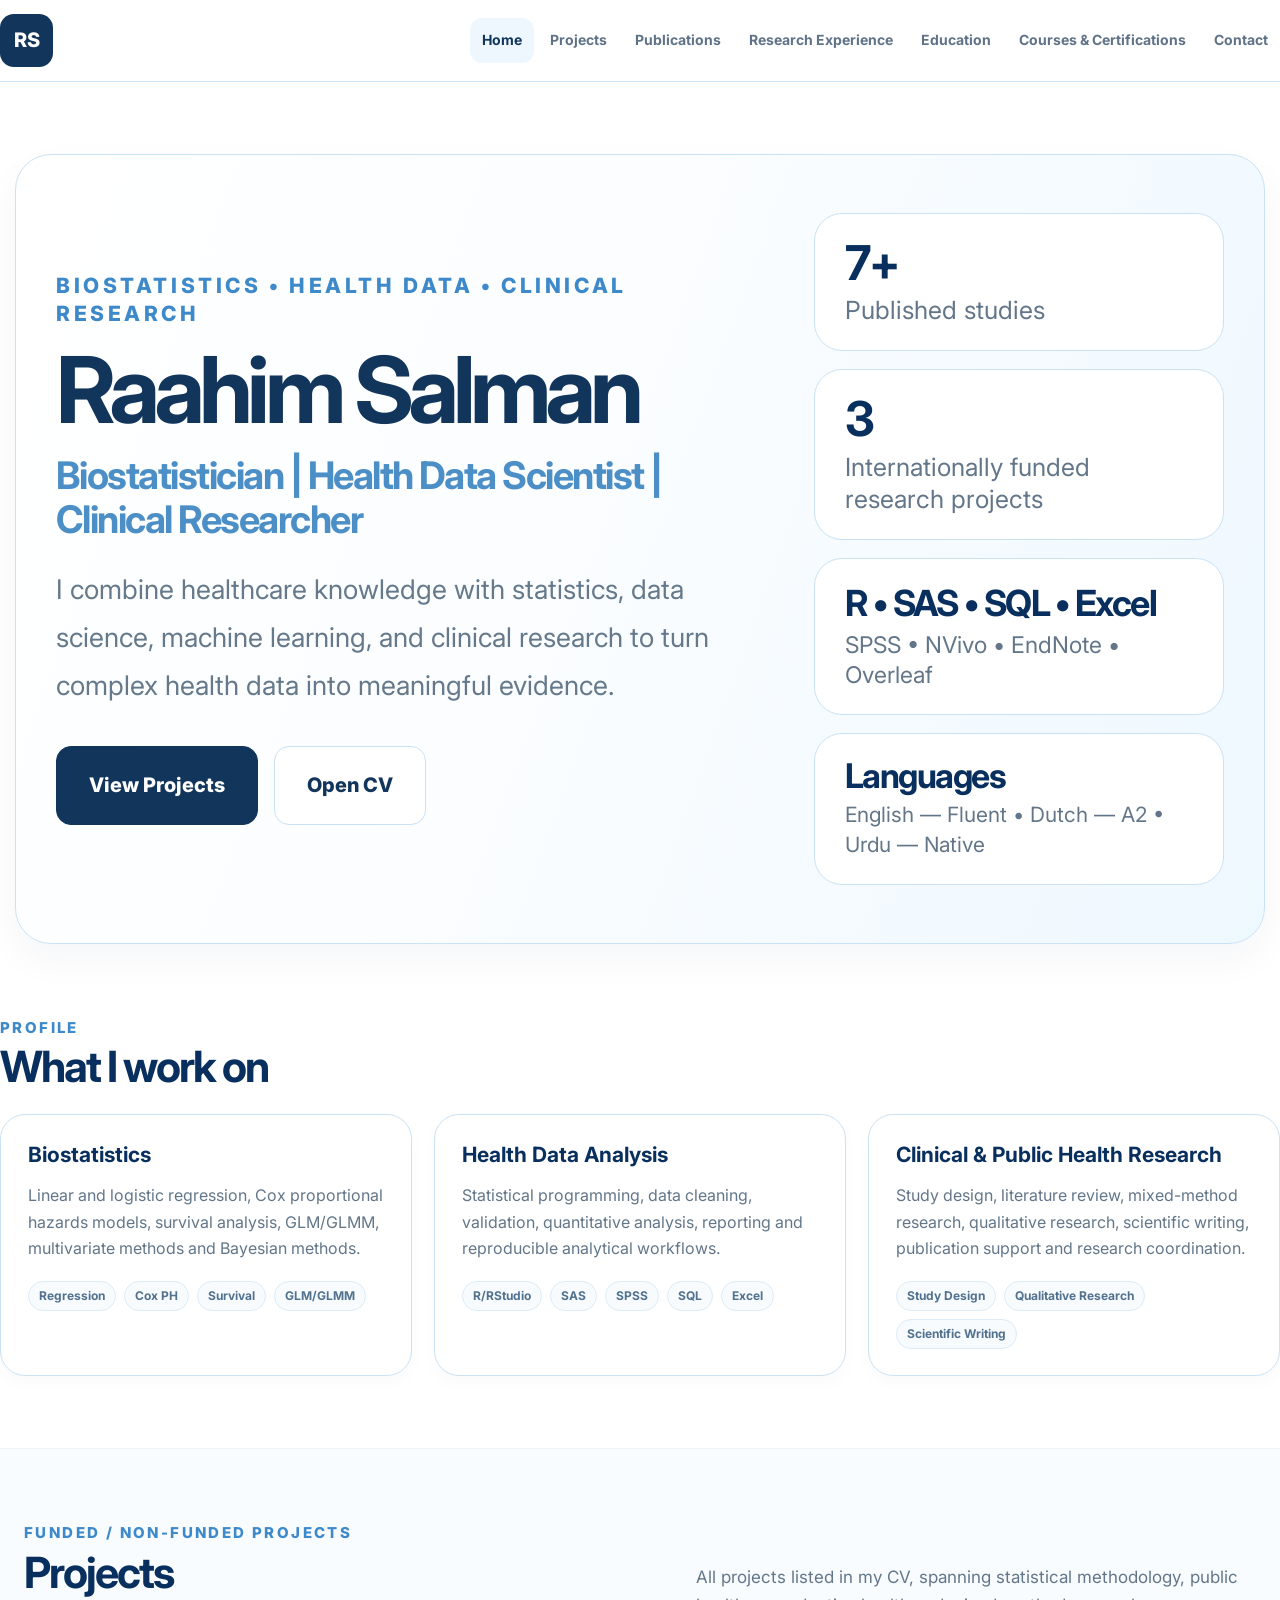
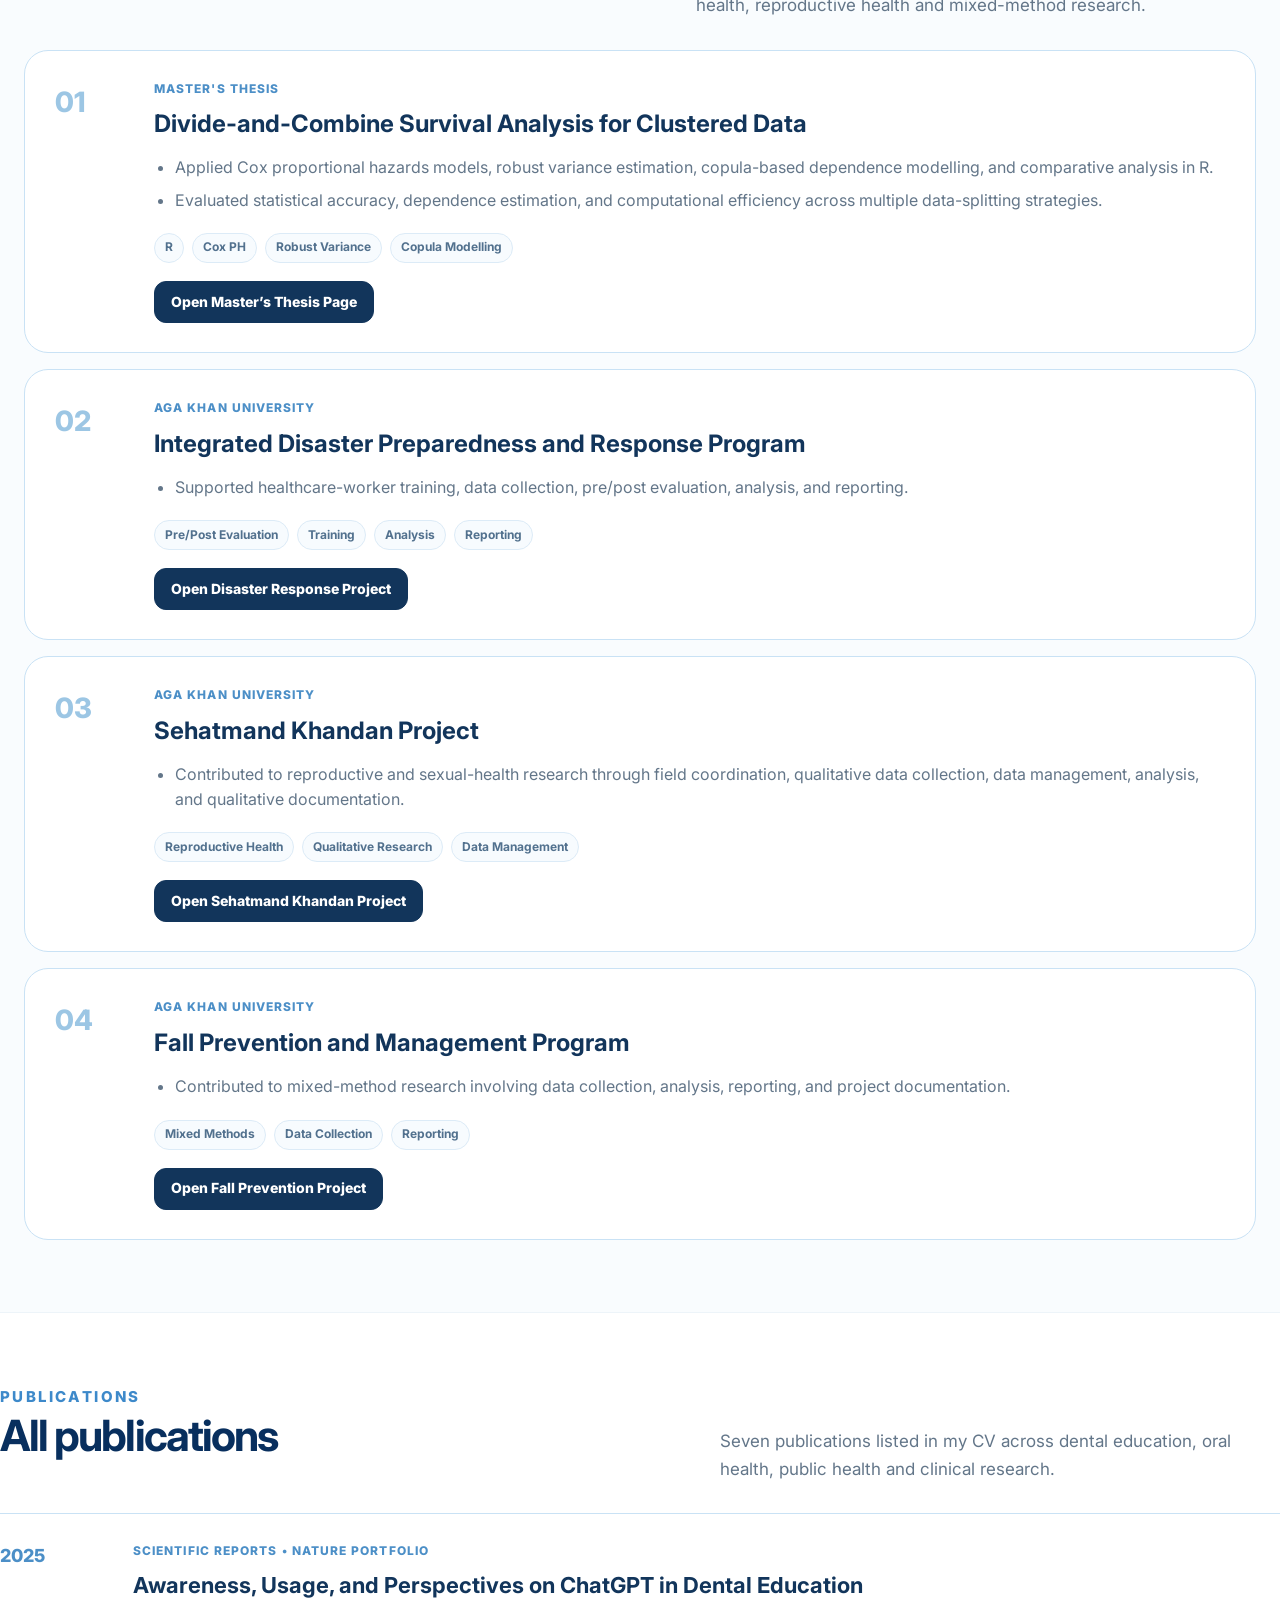
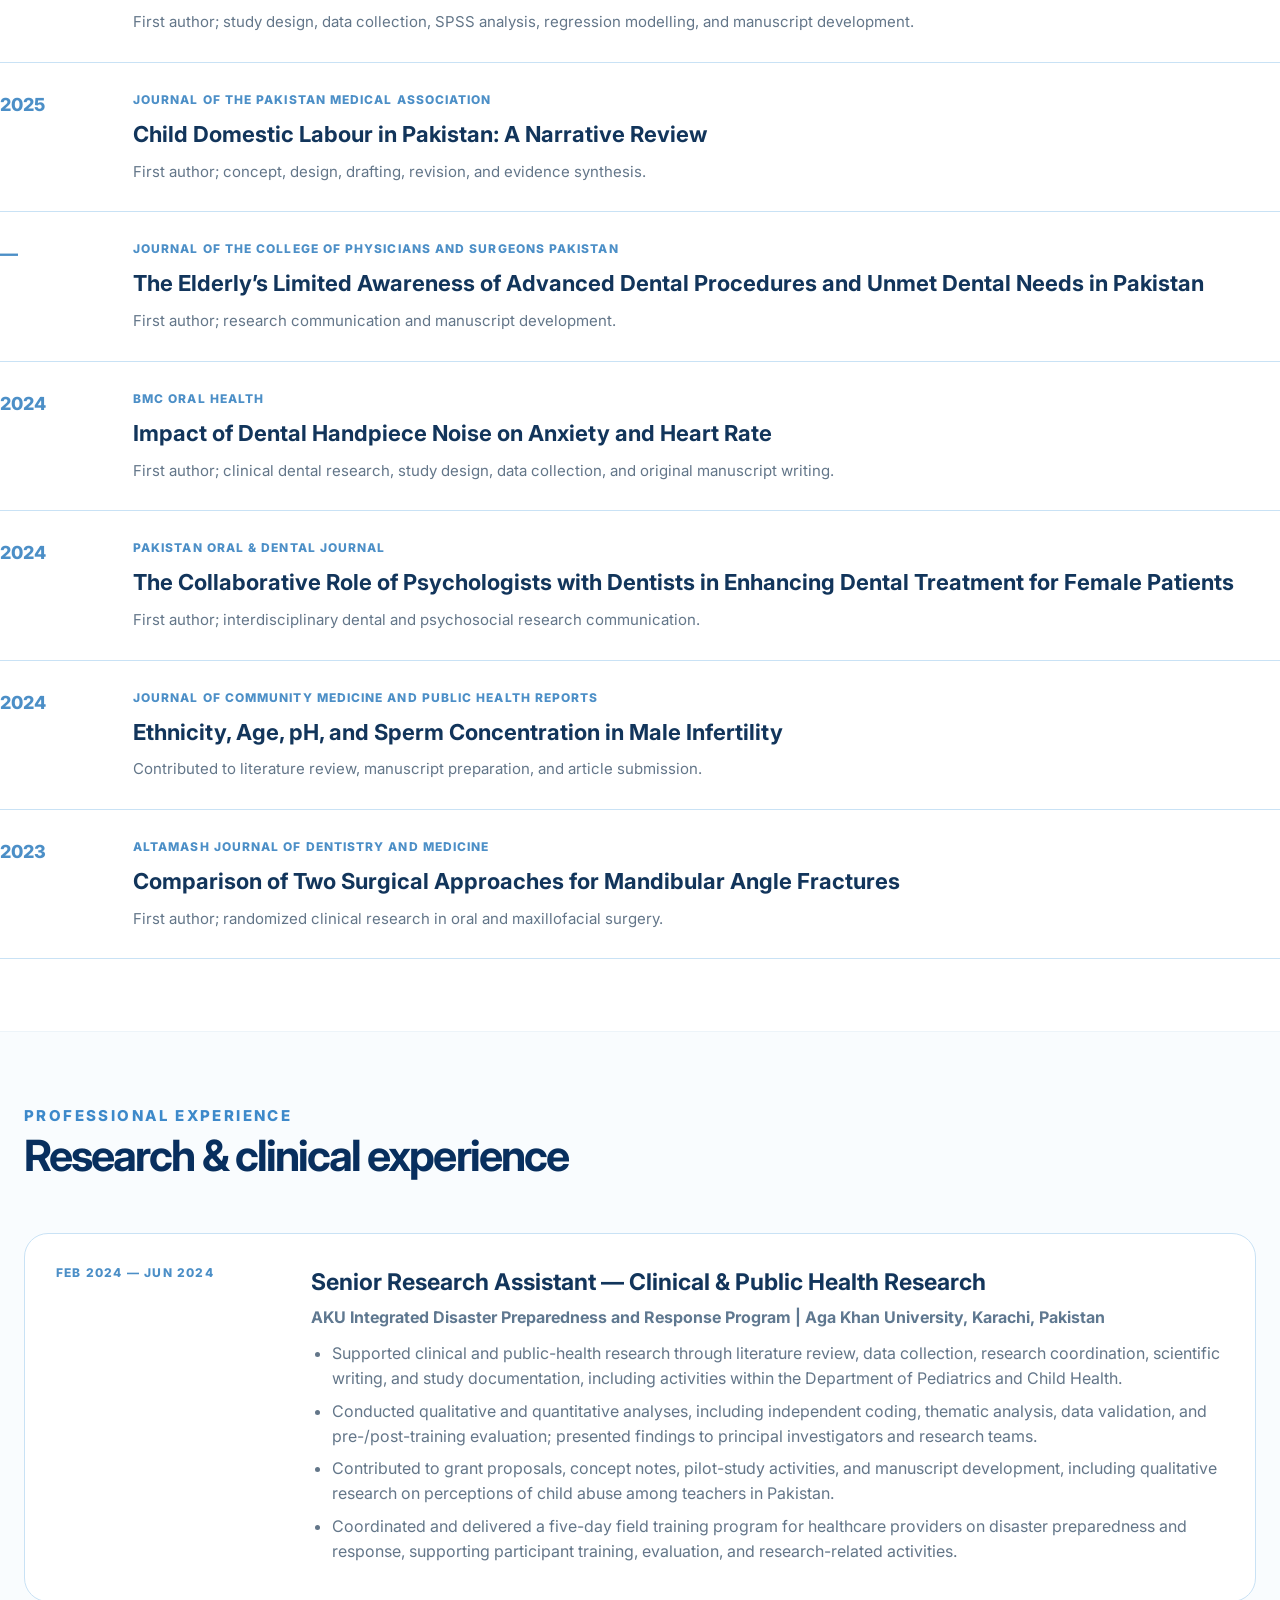
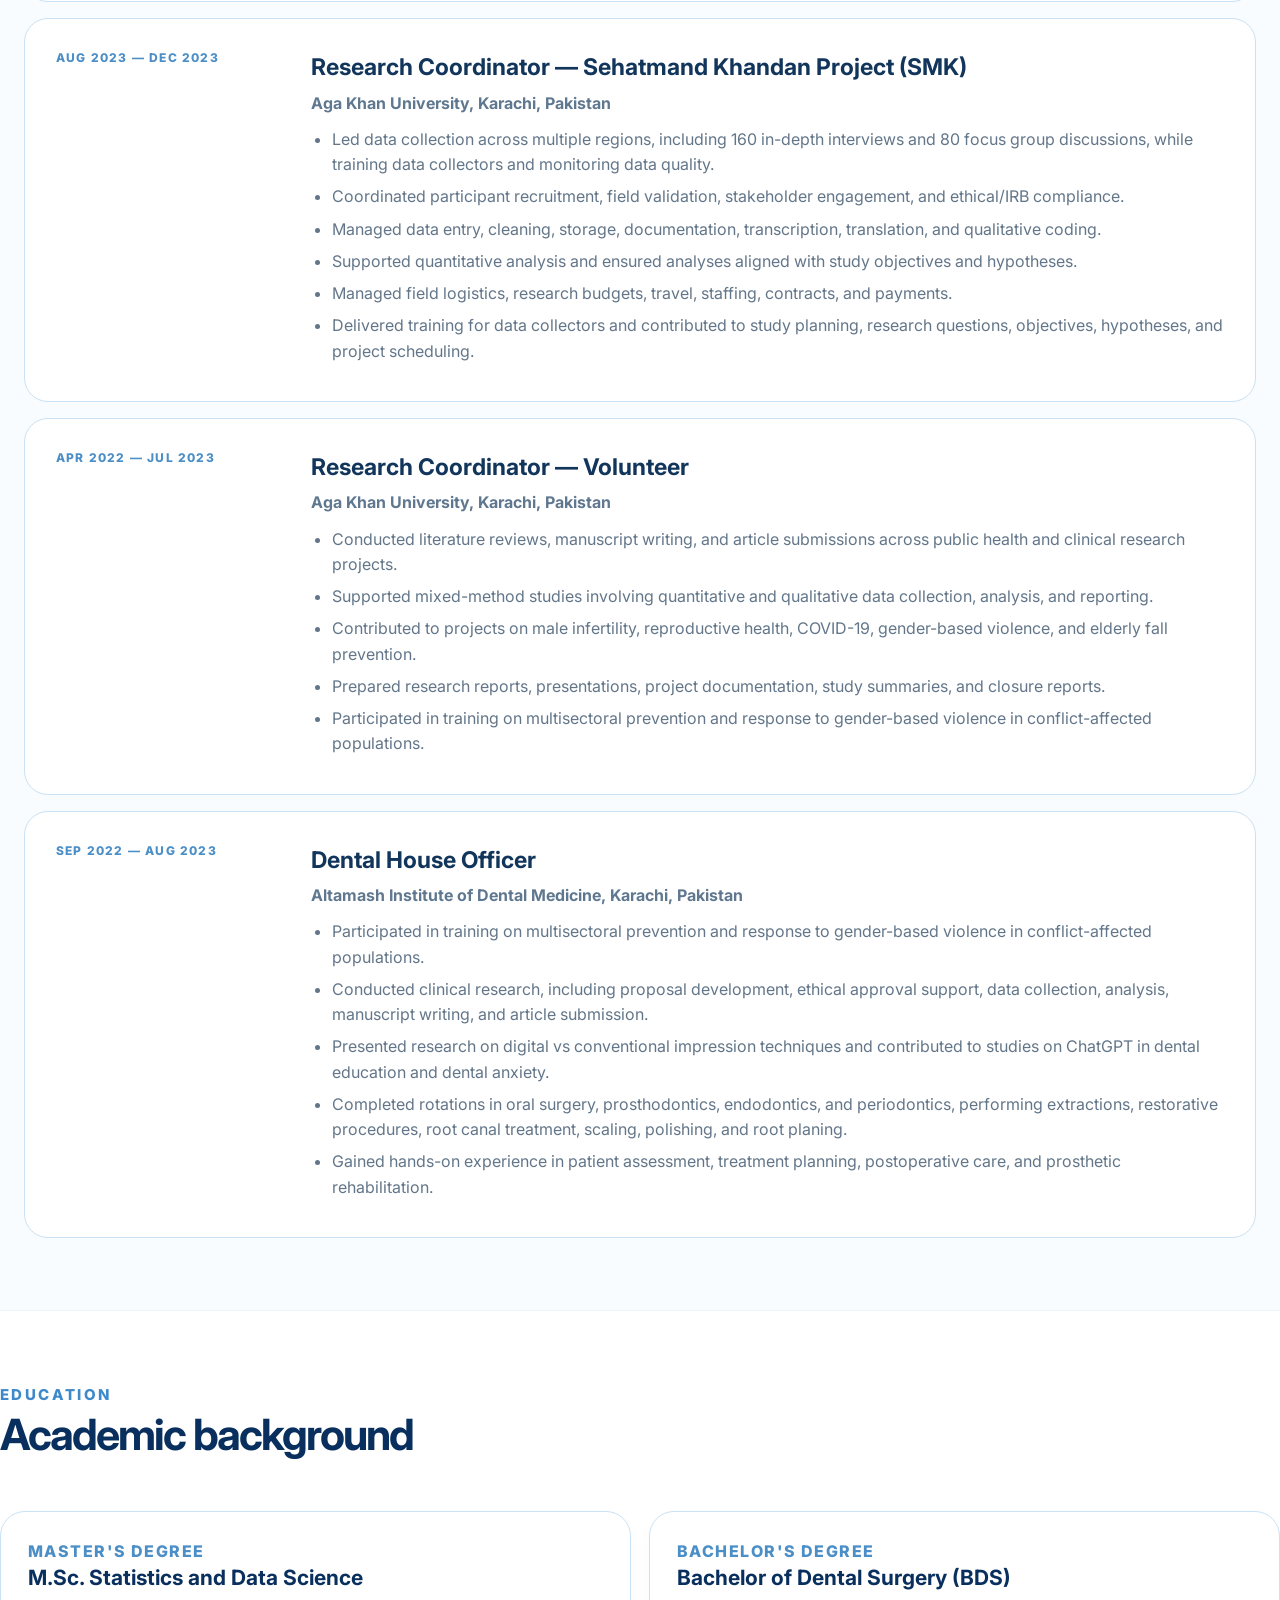
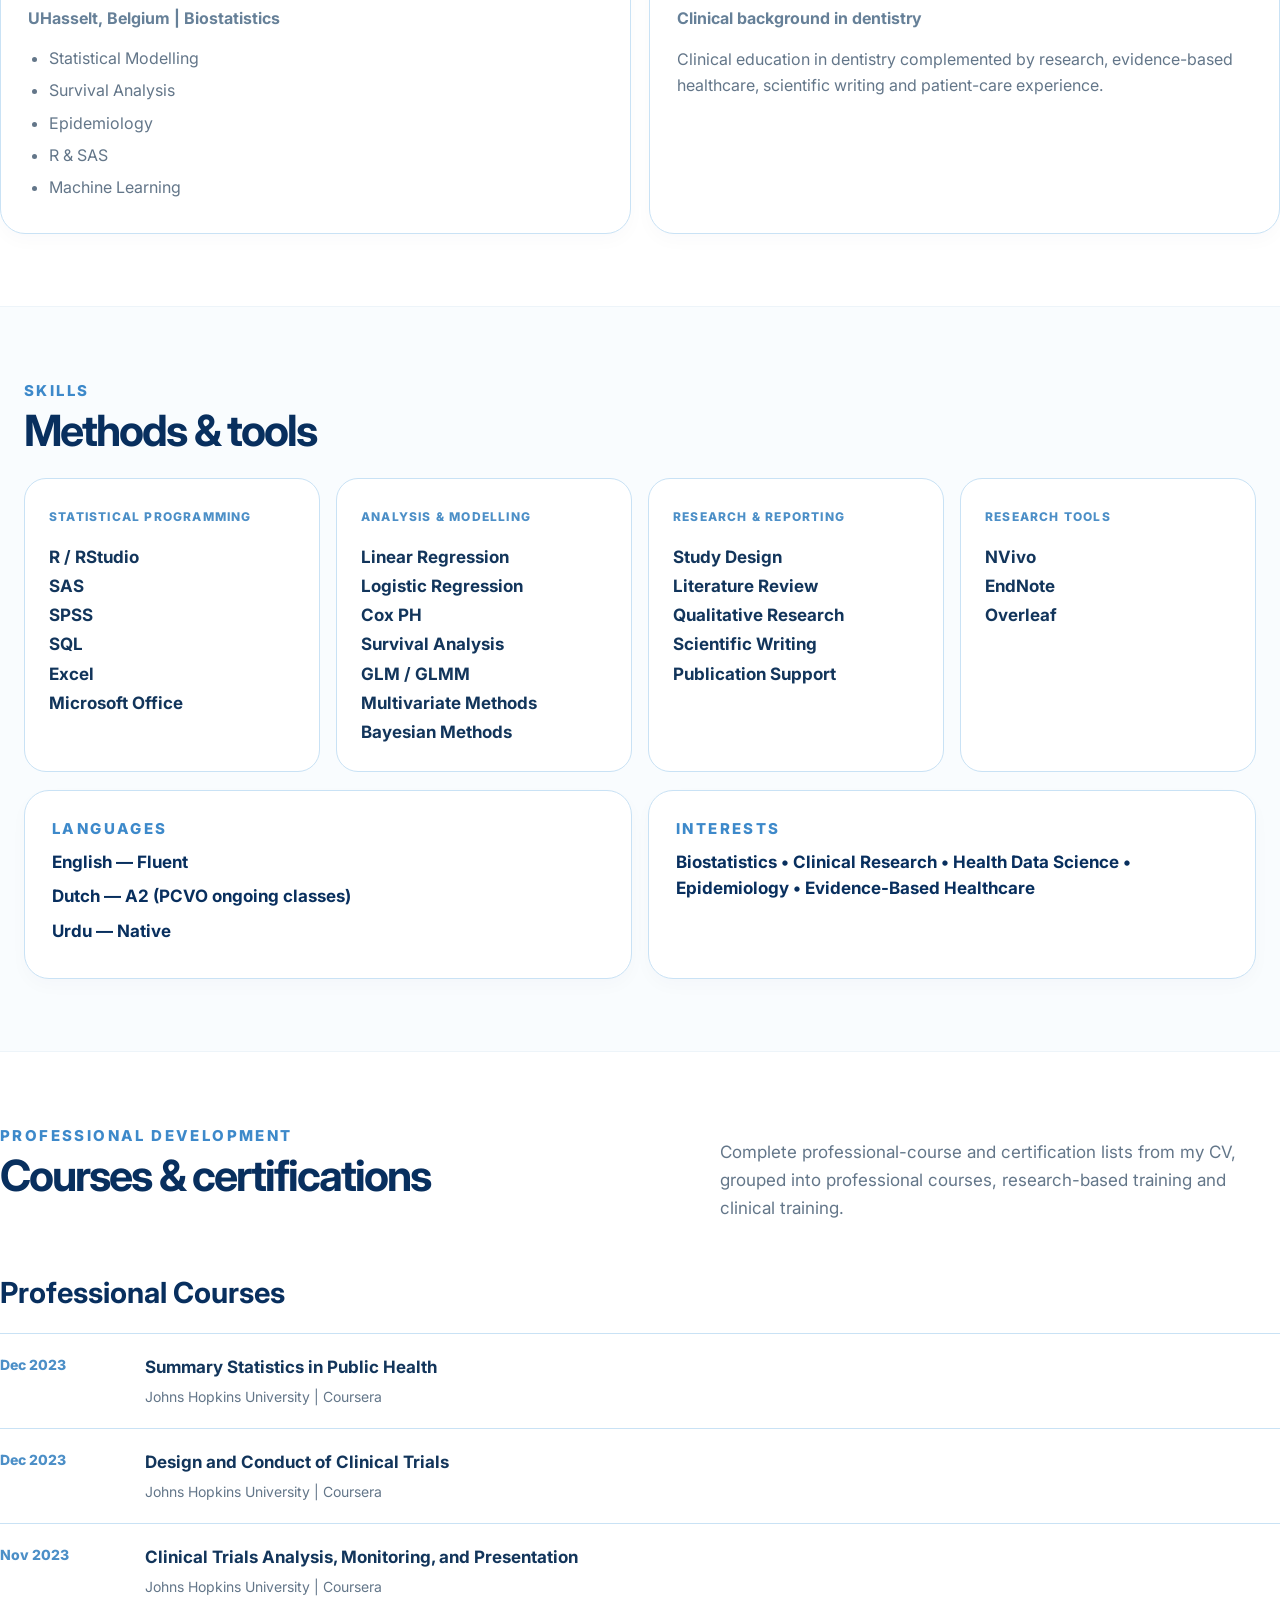
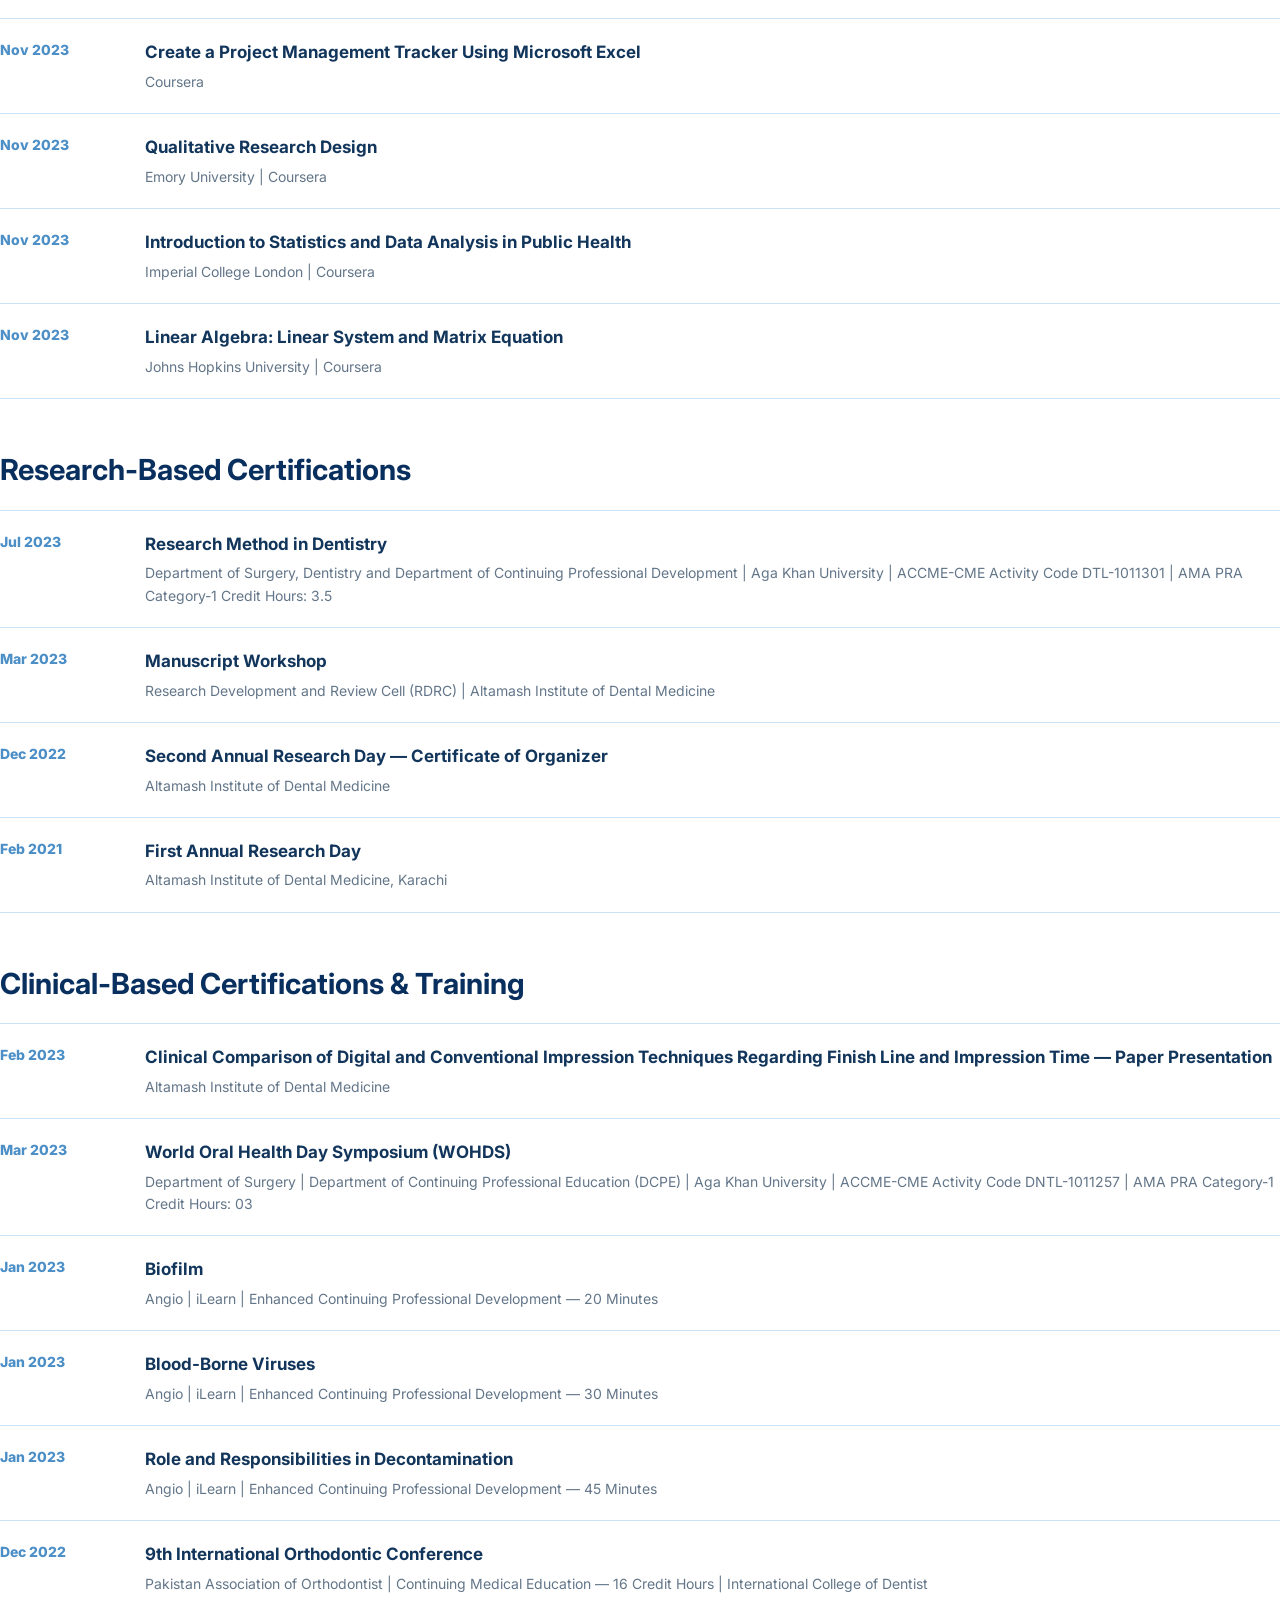
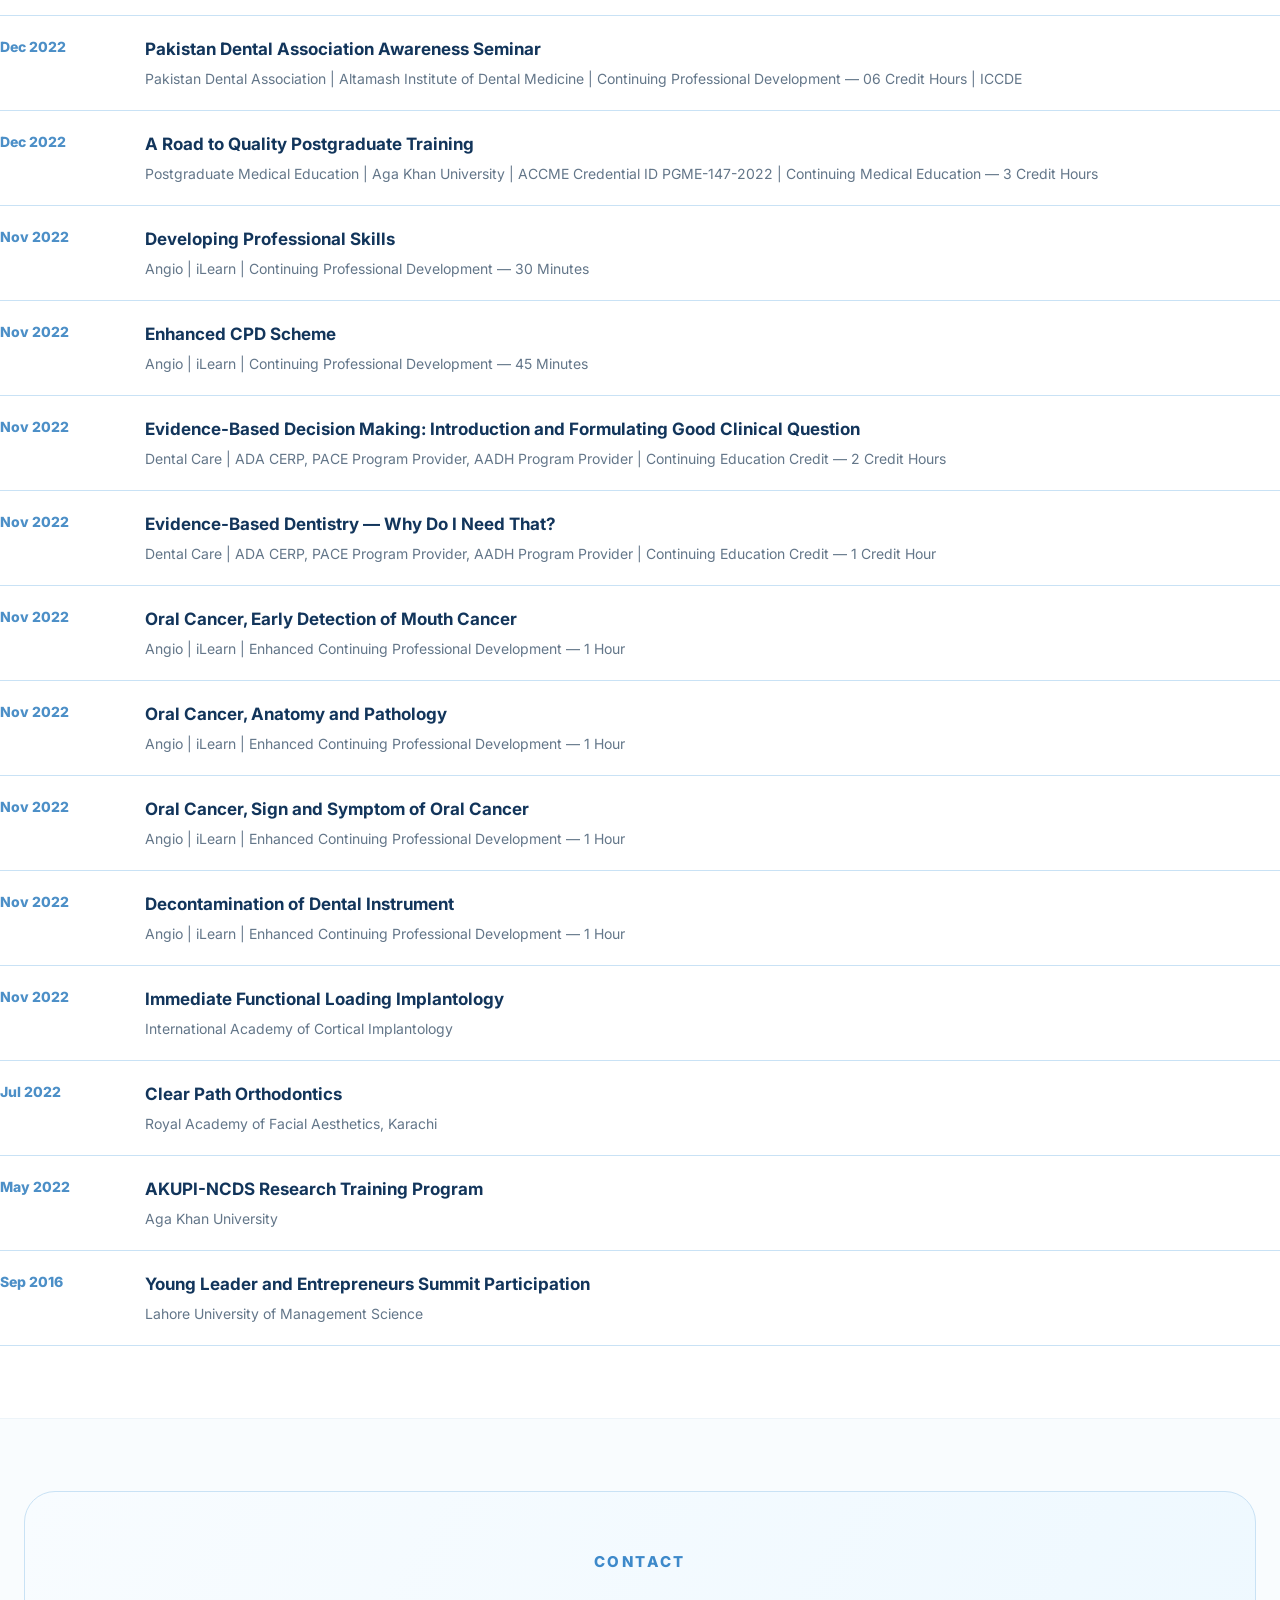
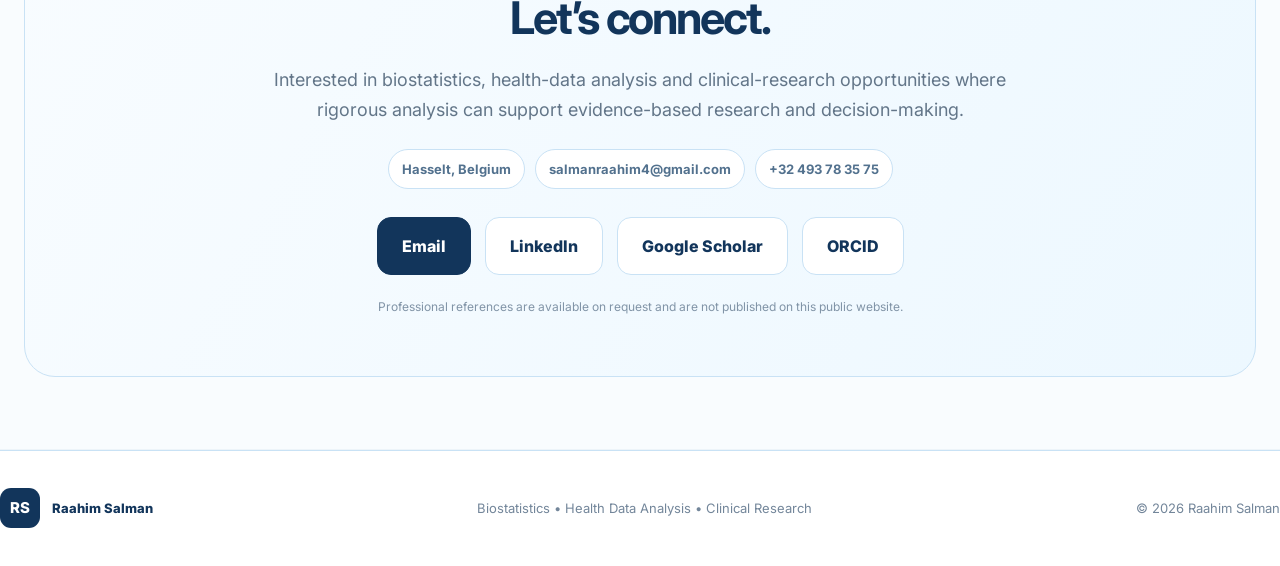
==== commit 86165b5e: "Add files via upload" ====
--- a/index.html
+++ b/index.html
@@ -158,15 +158,18 @@
         </div>
       </article>
 
-      <article class="project-full">
+      <article class="project-full project-clickable">
         <div class="project-number">04</div>
         <div>
           <p class="project-type">AGA KHAN UNIVERSITY</p>
-          <h3>Fall Prevention and Management Program</h3>
+          <h3><a class="project-title-link" href="fall-prevention.html">Fall Prevention and Management Program</a></h3>
           <ul>
             <li>Contributed to mixed-method research involving data collection, analysis, reporting, and project documentation.</li>
           </ul>
           <div class="tag-row"><span>Mixed Methods</span><span>Data Collection</span><span>Reporting</span></div>
+          <div class="project-actions">
+            <a class="project-open-button" href="fall-prevention.html">Open Fall Prevention Project</a>
+          </div>
         </div>
       </article>
     </div>
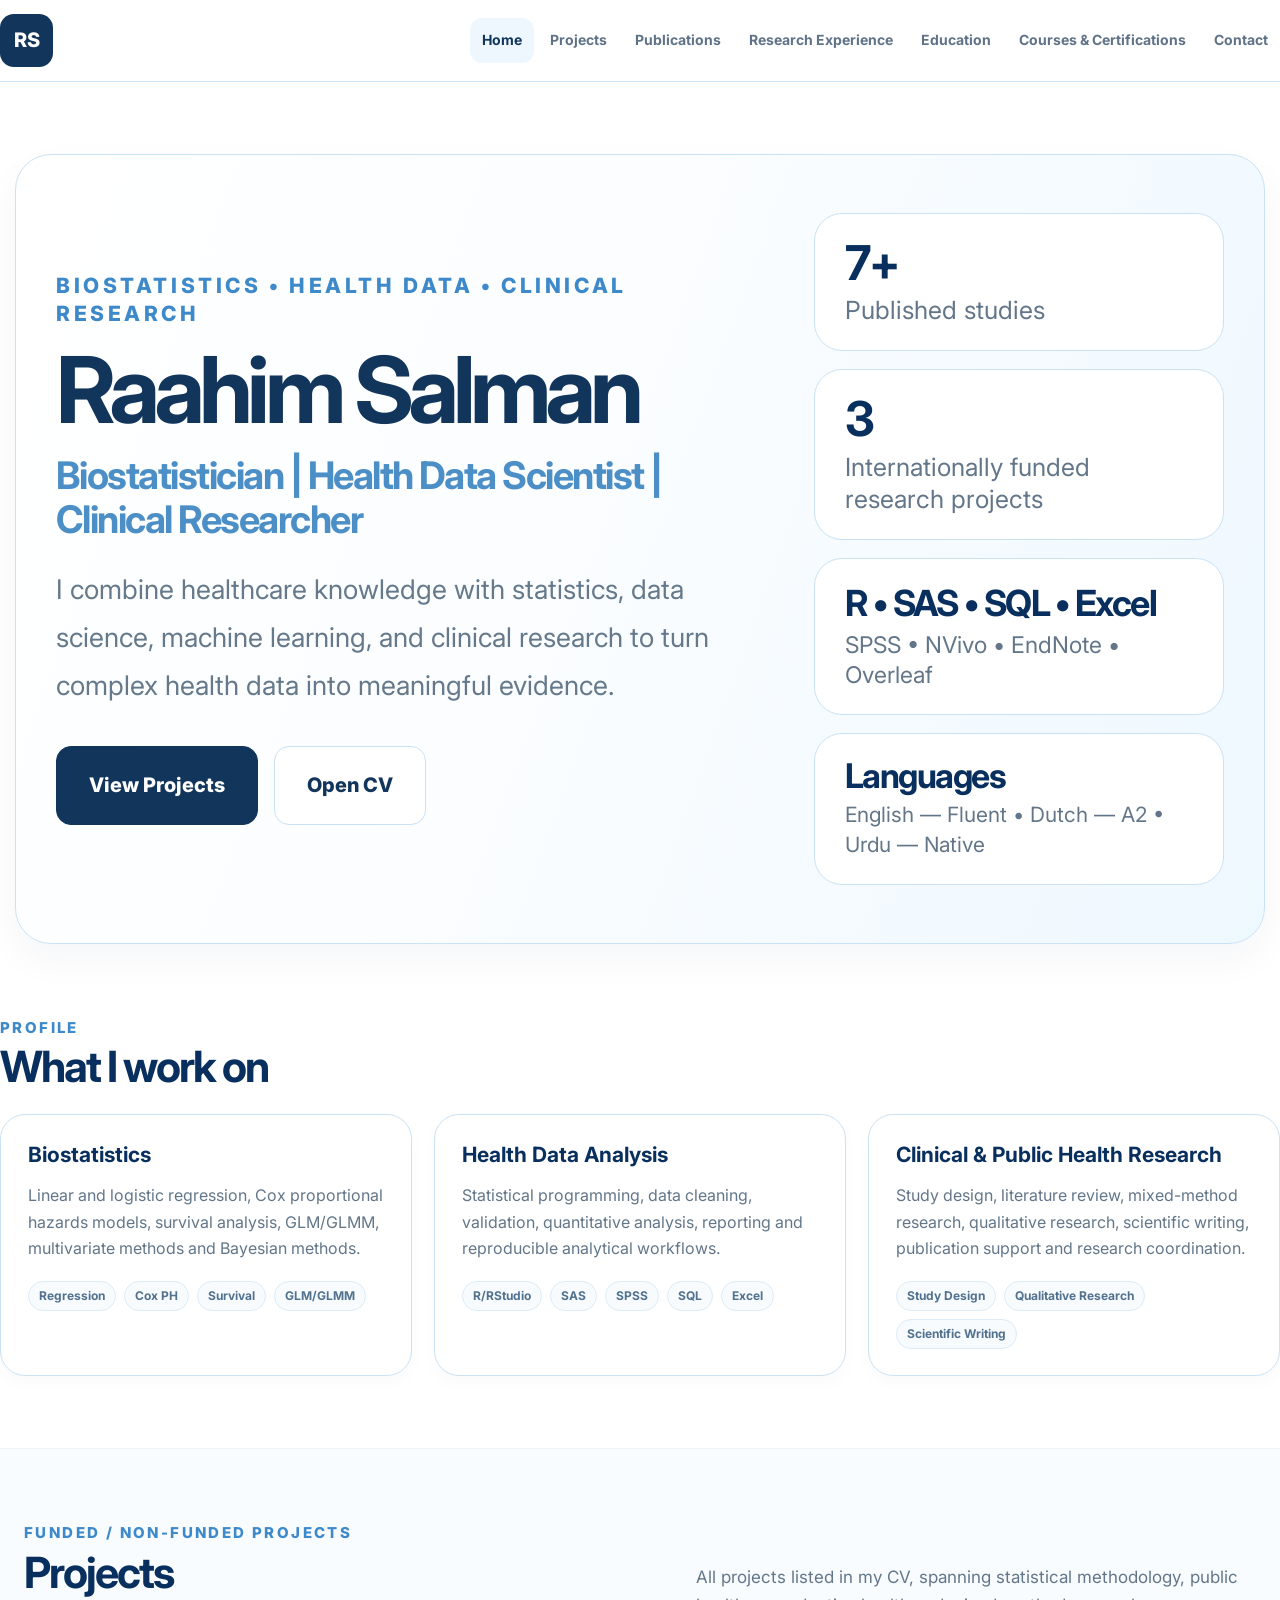
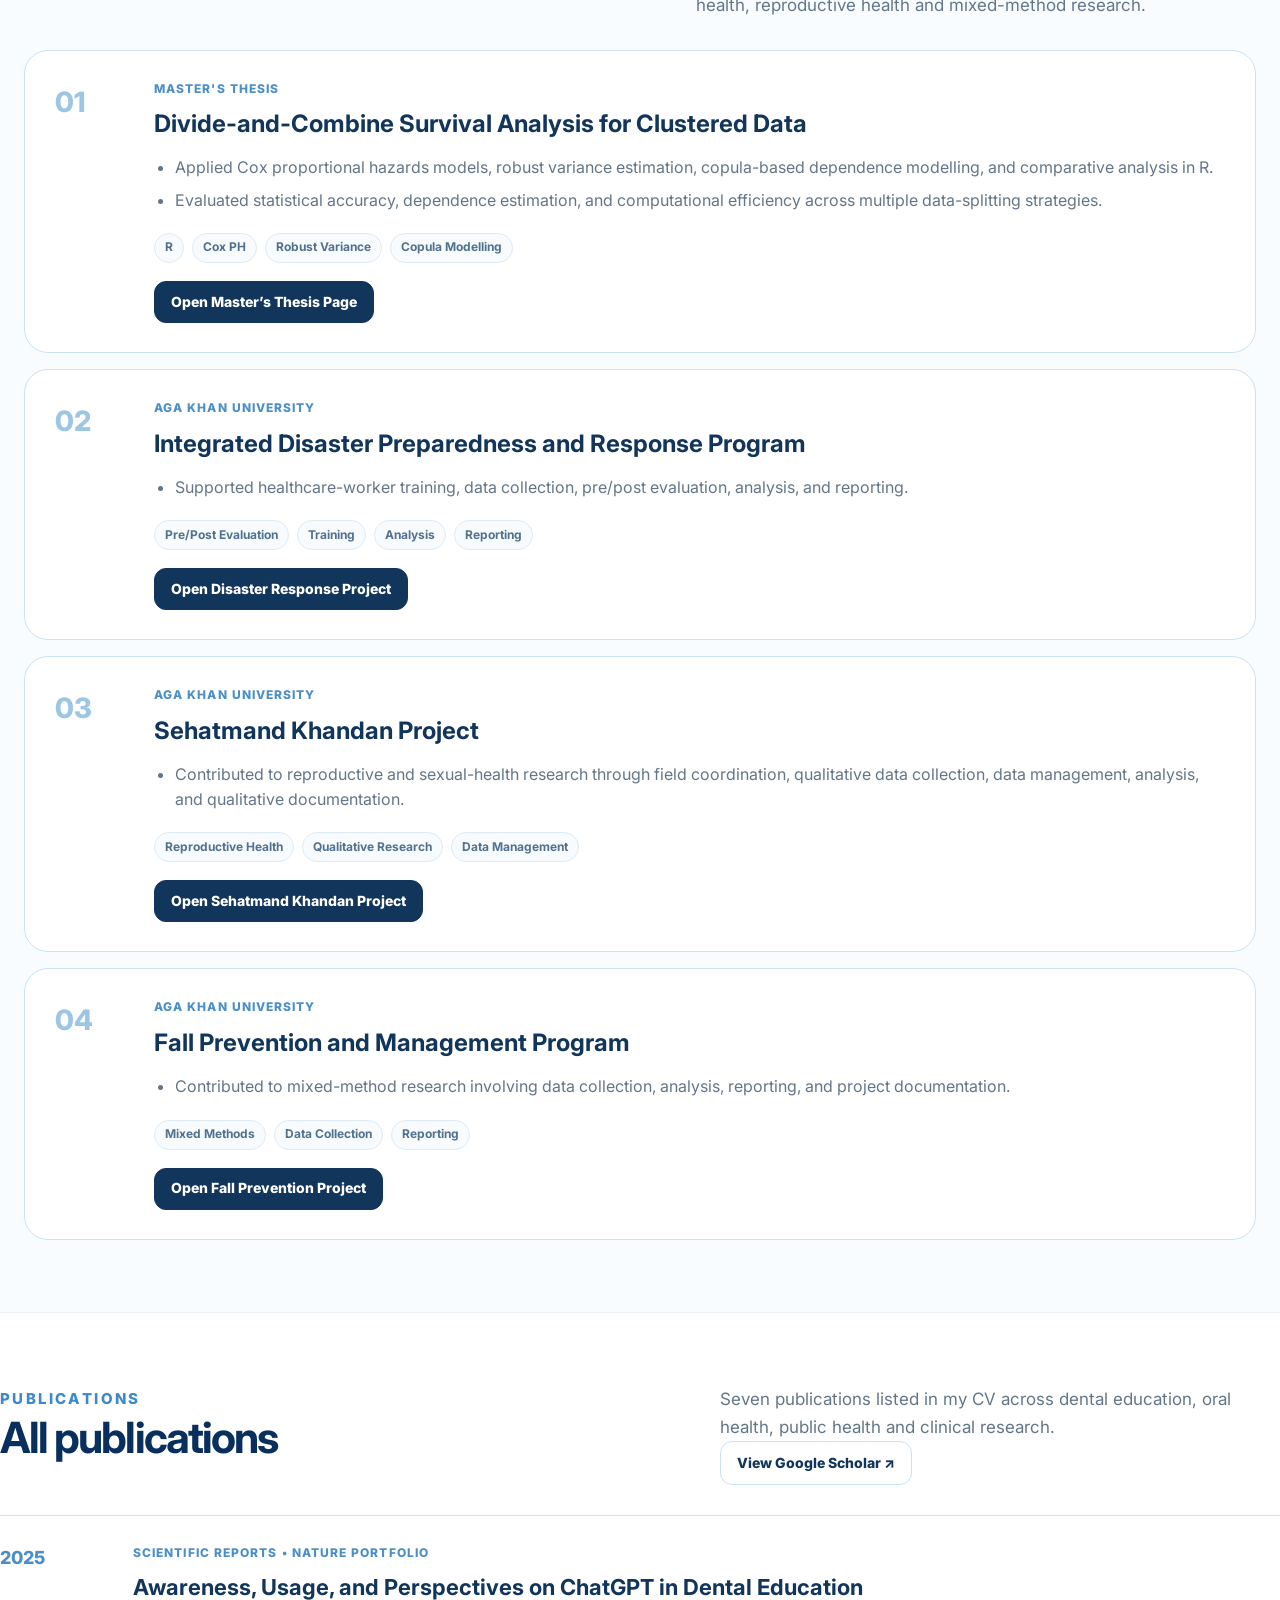
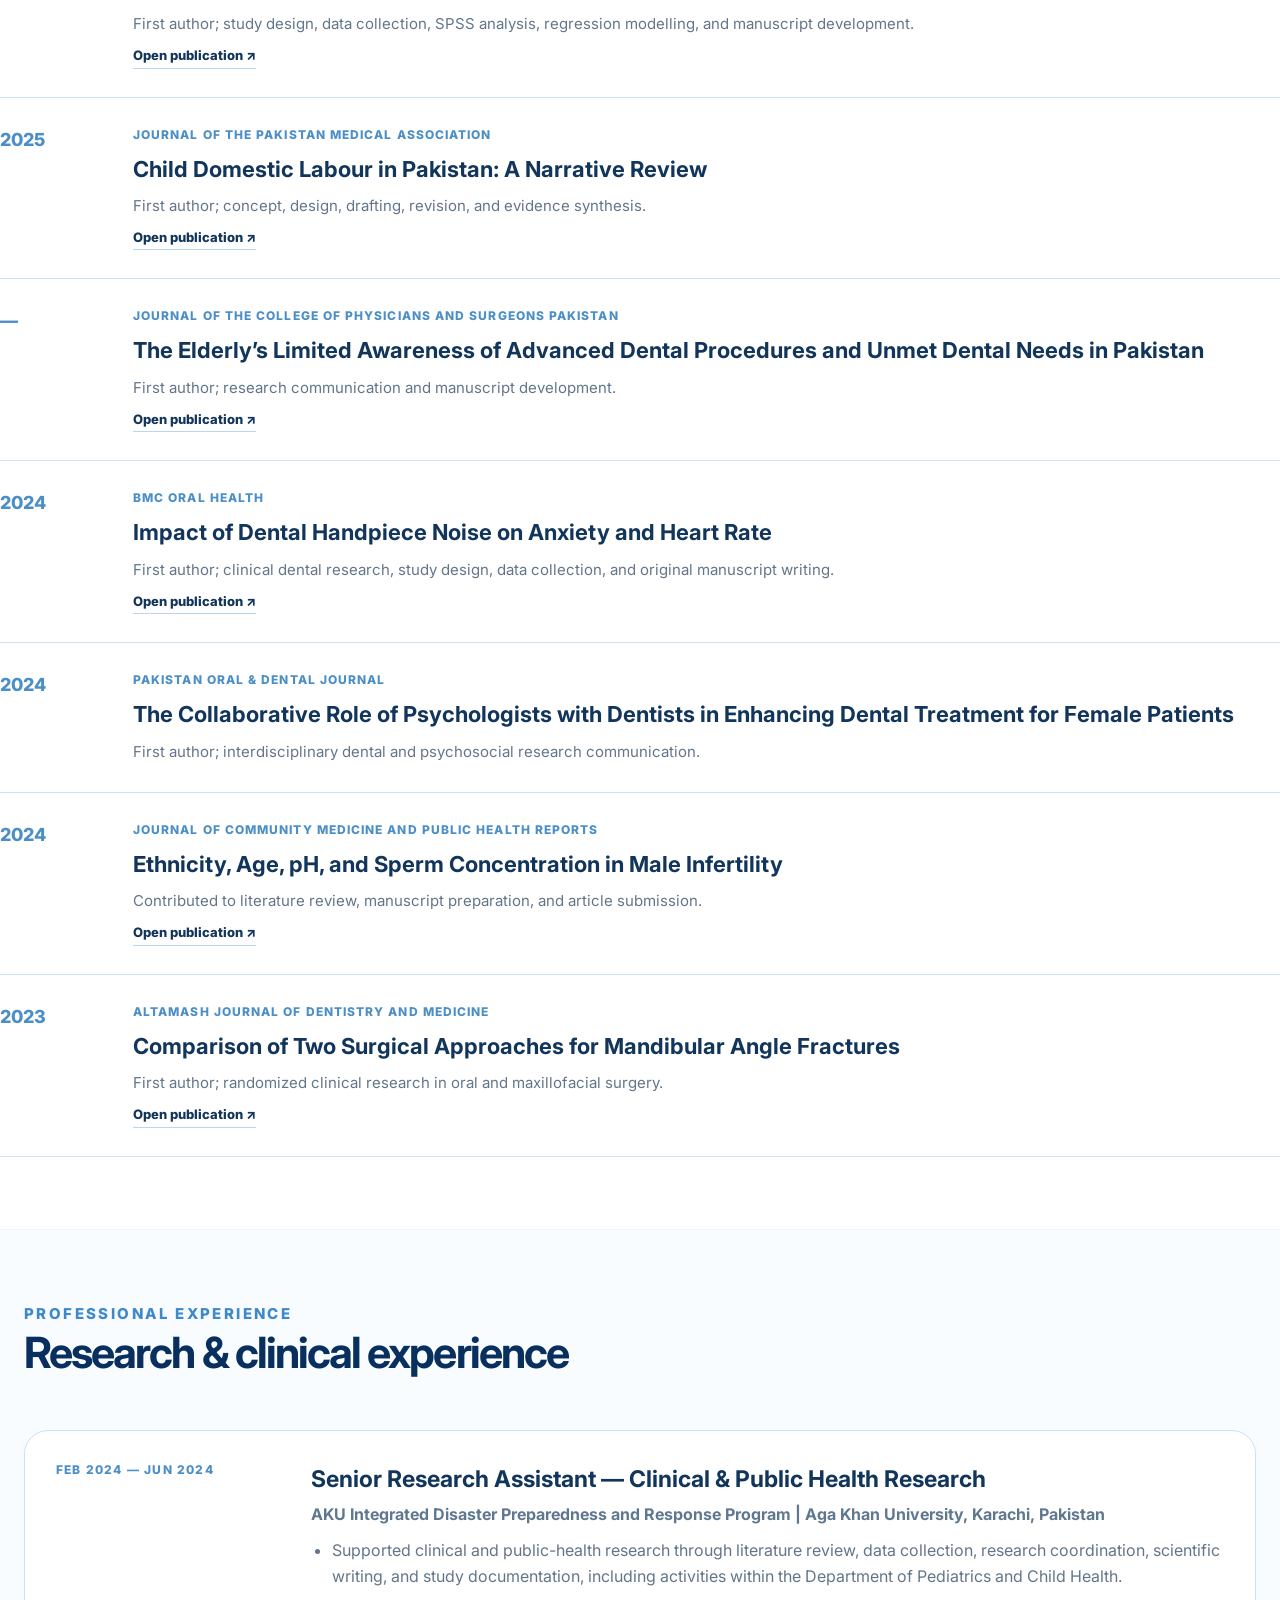
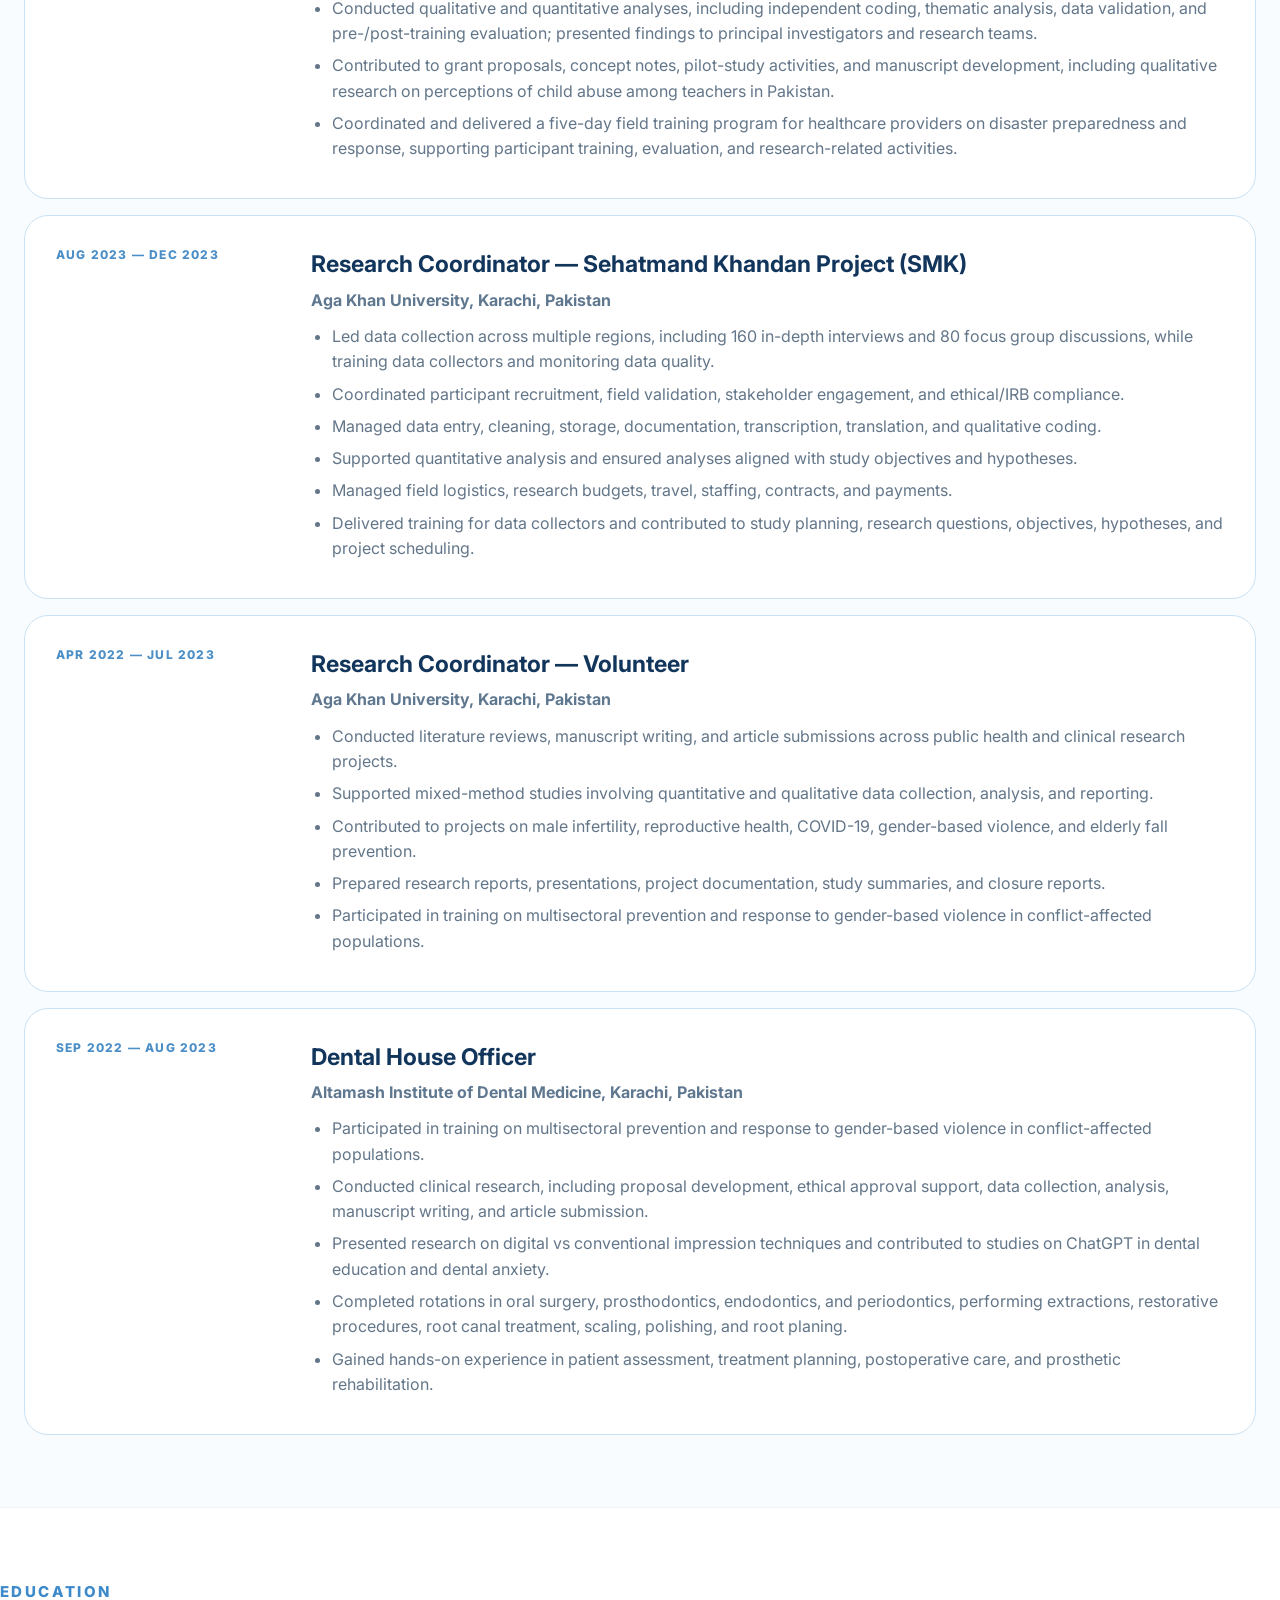
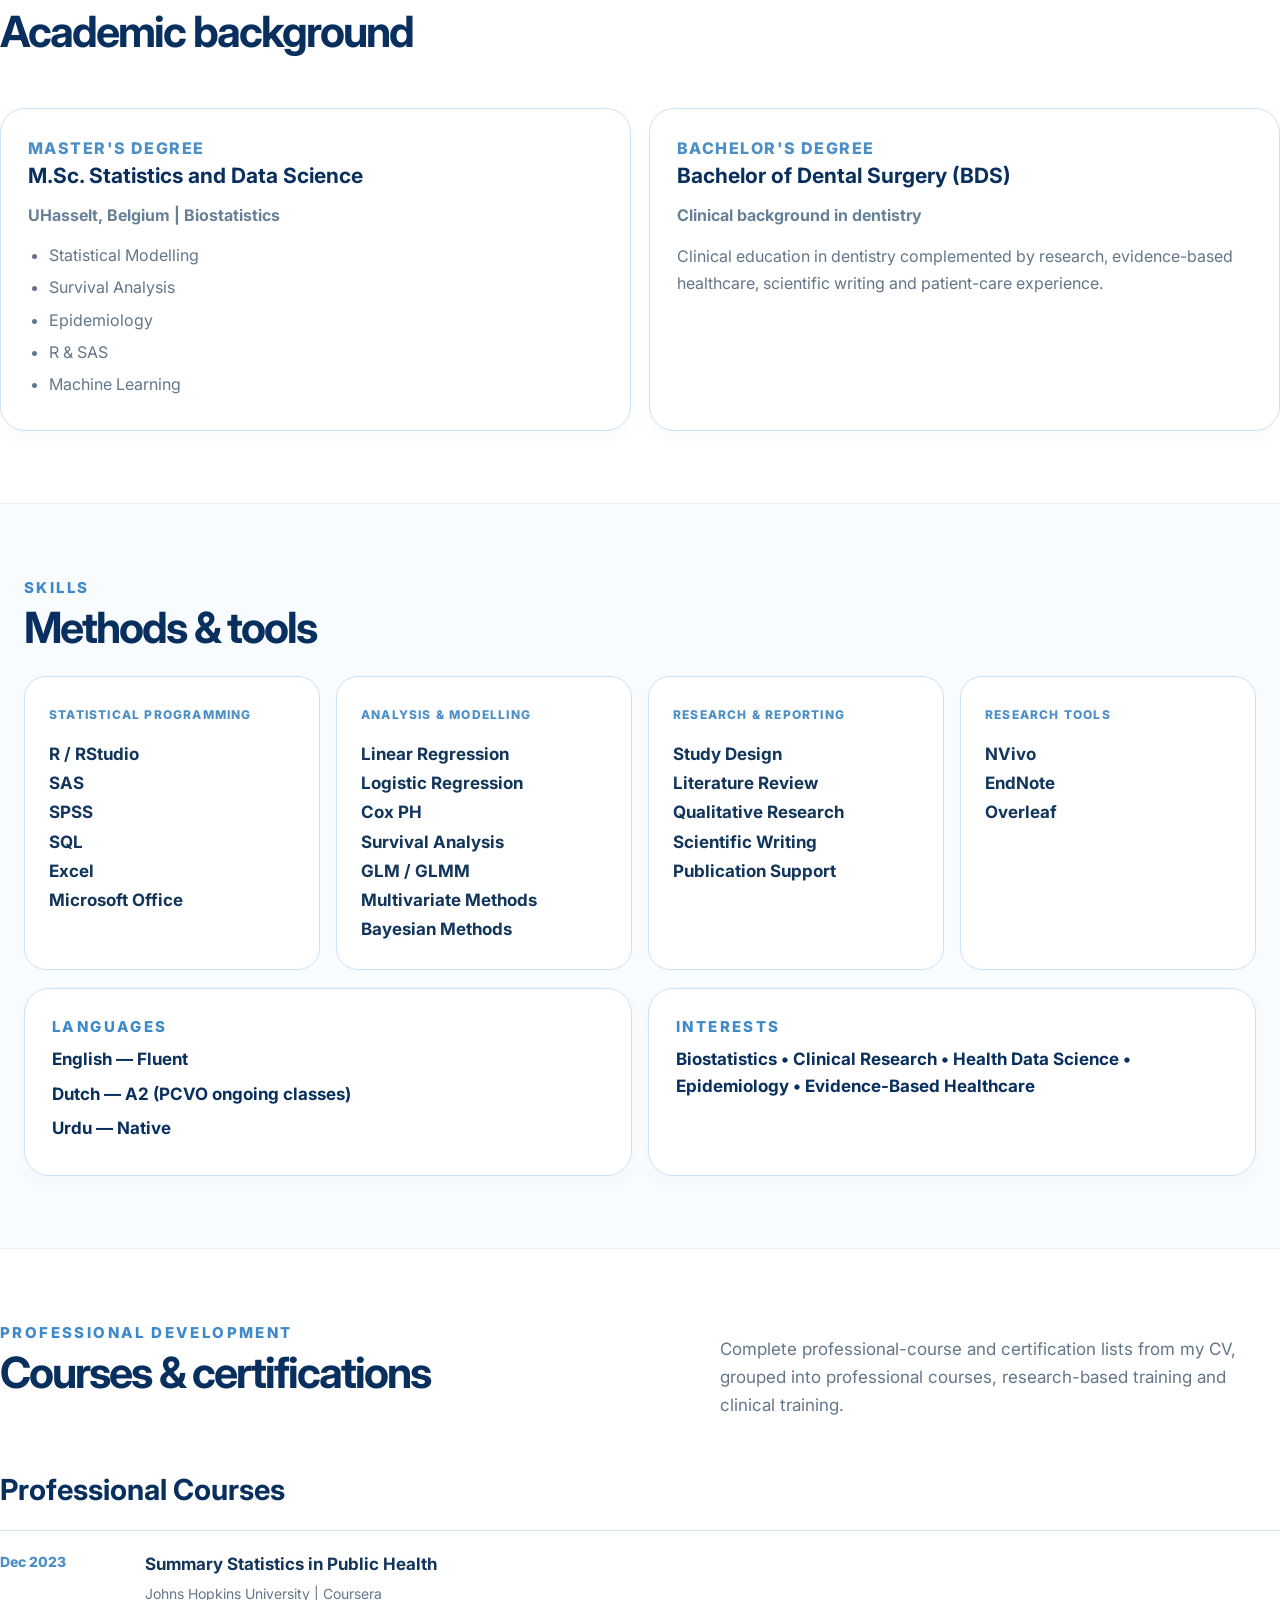
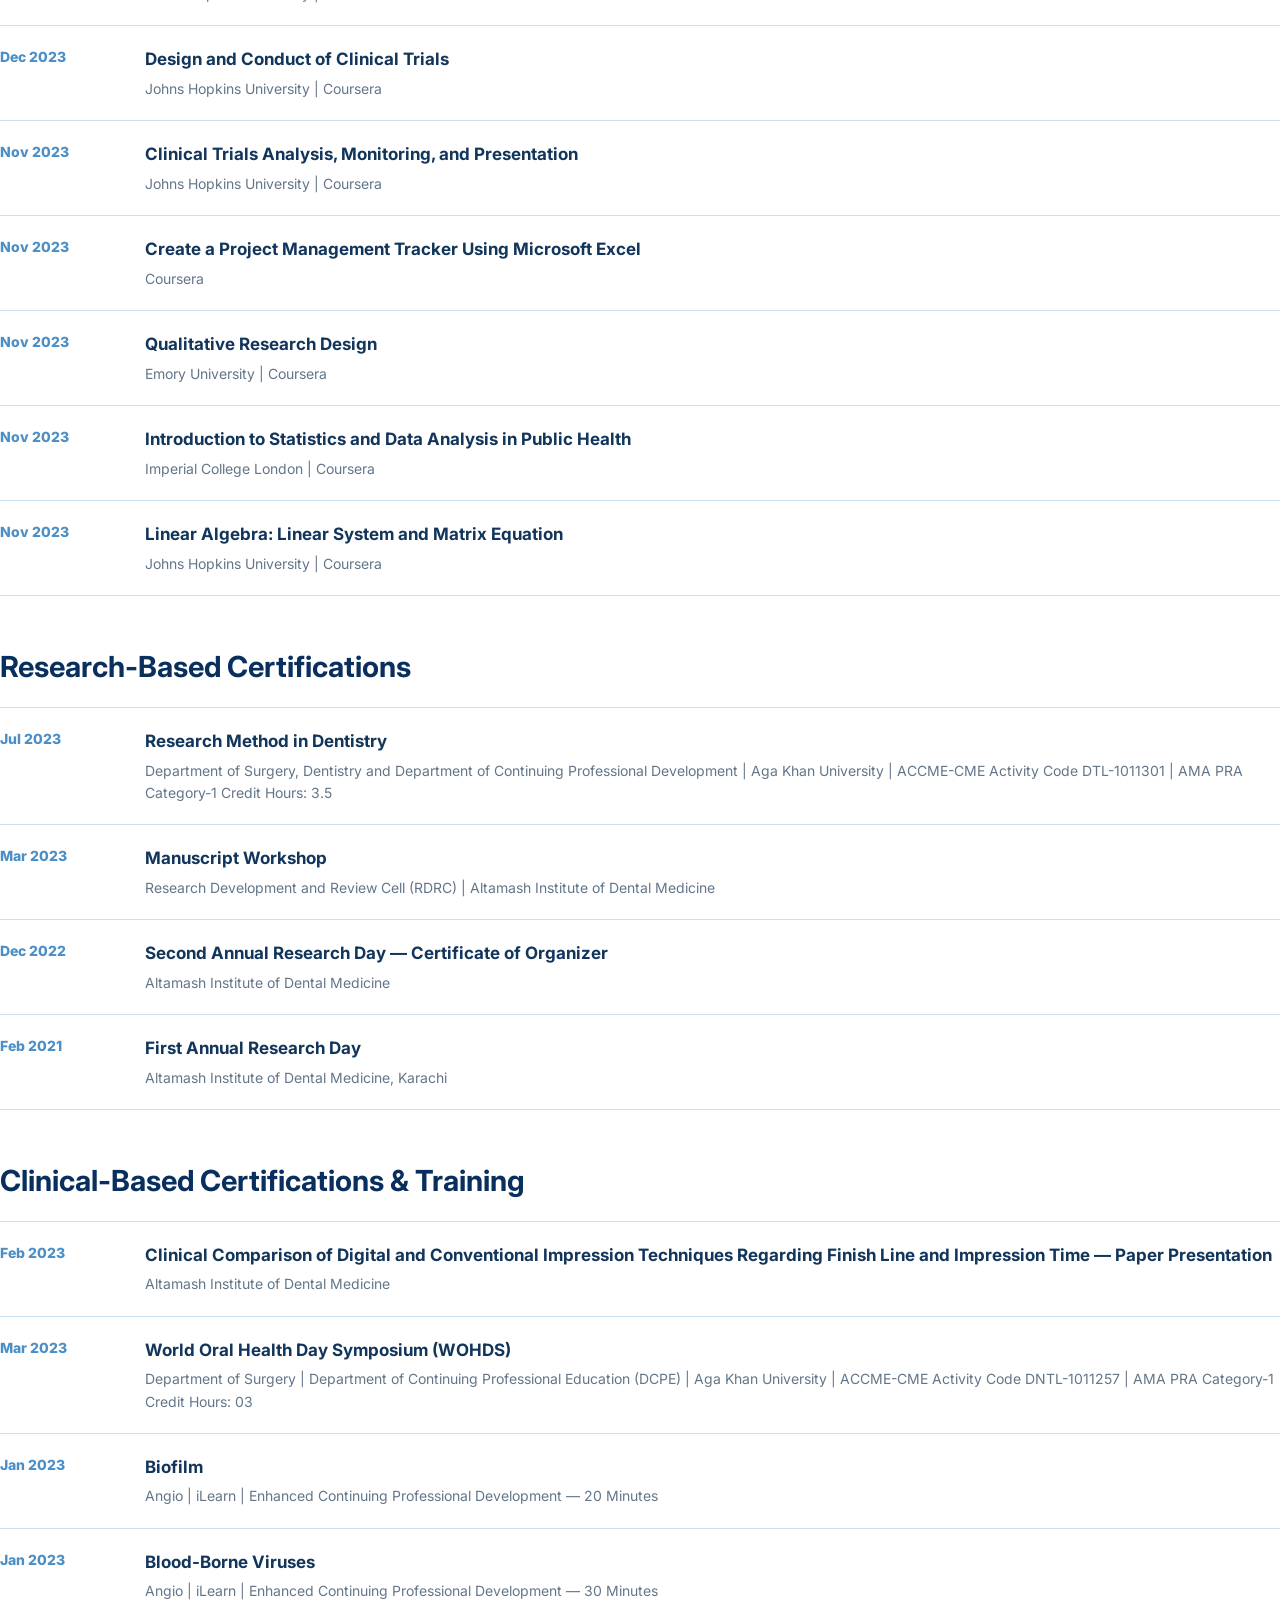
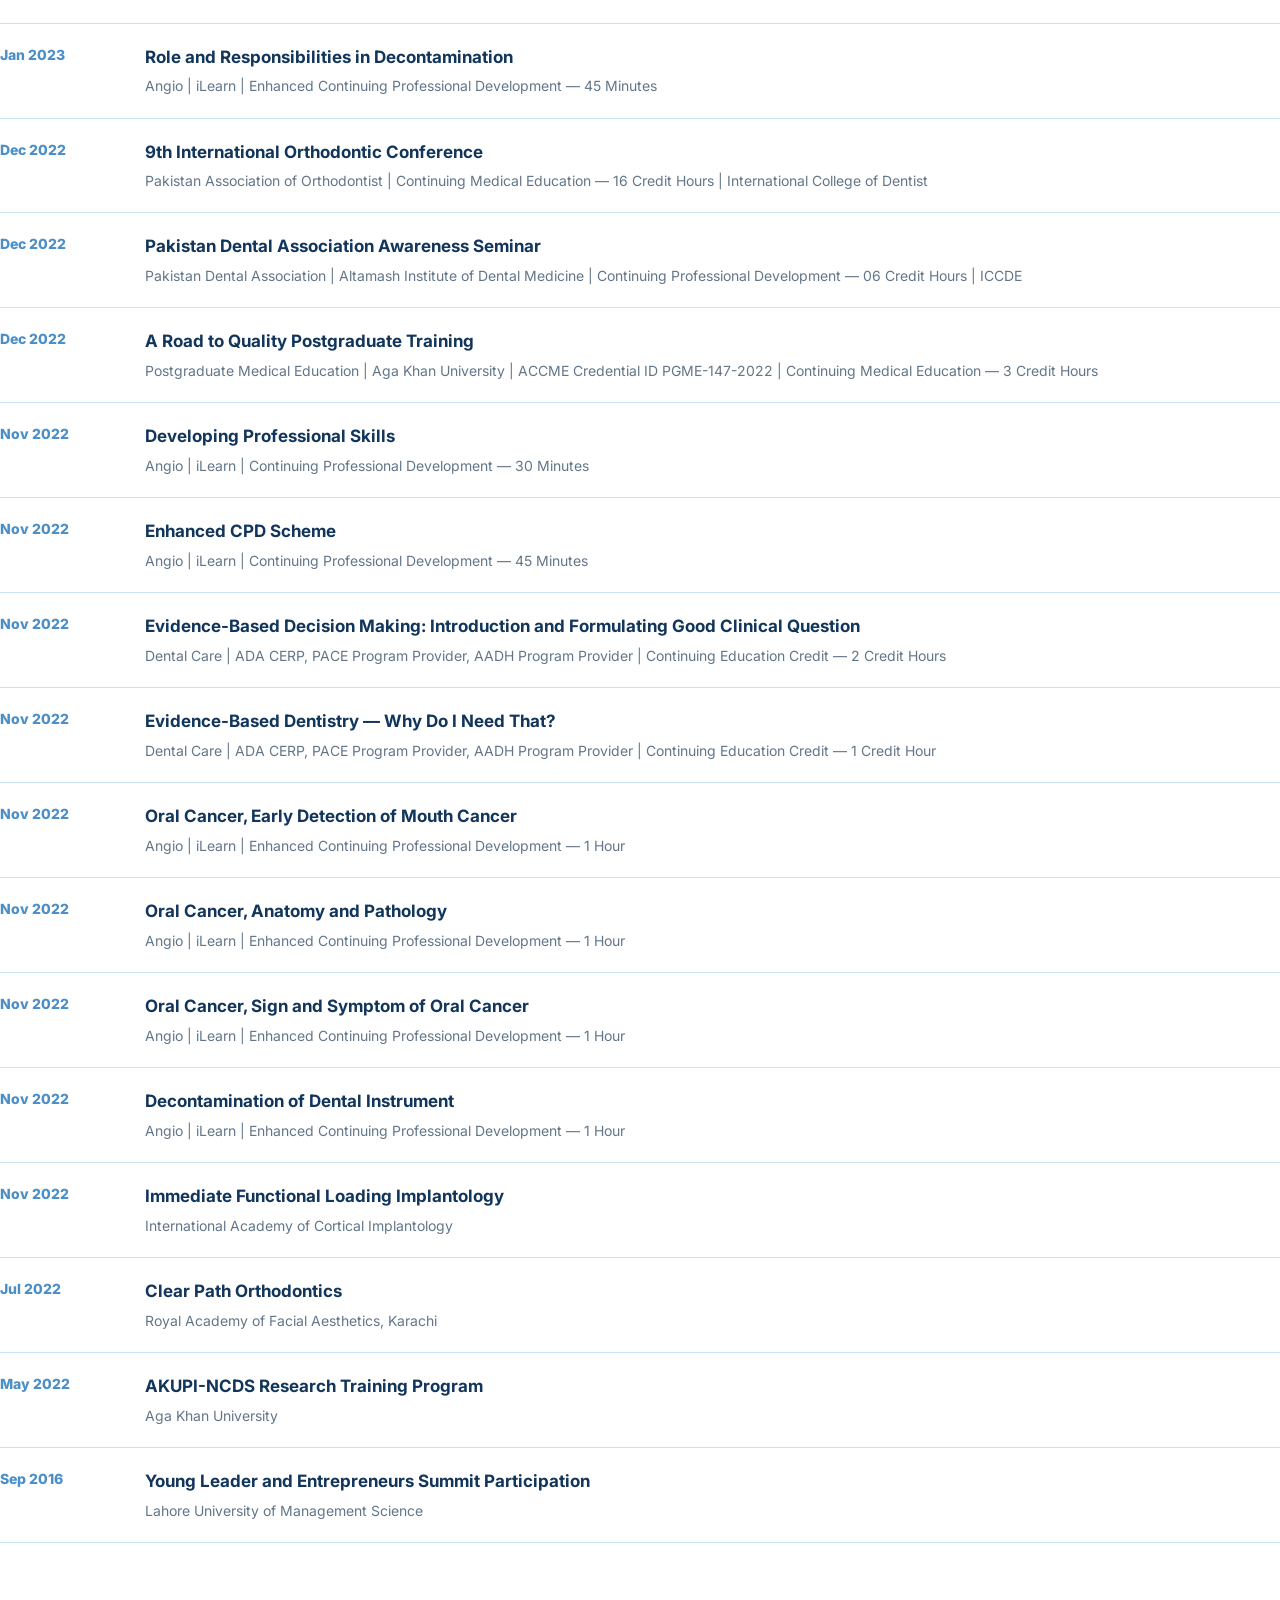
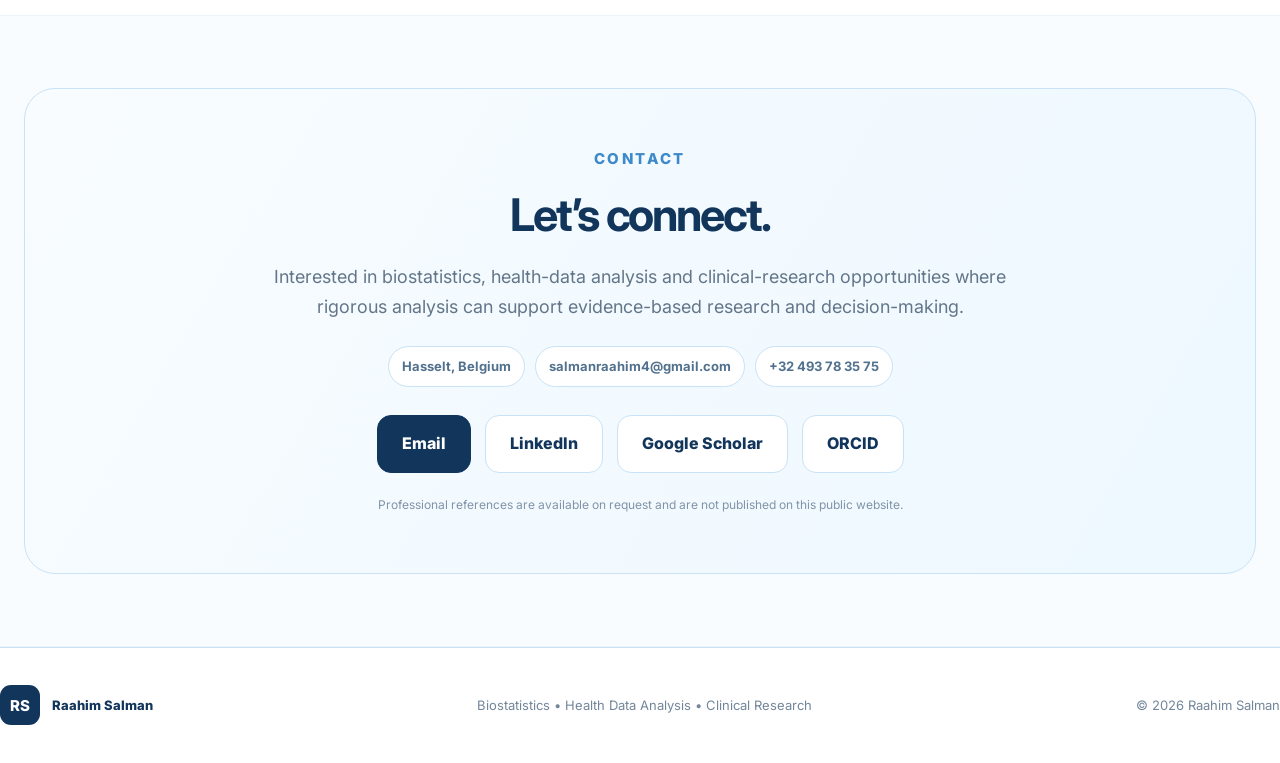
==== commit 3b3723c6: "Add files via upload" ====
--- a/index.html
+++ b/index.html
@@ -10,6 +10,51 @@
   <link rel="preconnect" href="https://fonts.gstatic.com" crossorigin>
   <link href="https://fonts.googleapis.com/css2?family=Inter:wght@400;500;600;700;800&display=swap" rel="stylesheet">
   <link rel="stylesheet" href="style.css" />
+
+  <style>
+    .publication-title-link{
+      color:inherit;
+      text-decoration:none;
+      transition:color .18s ease;
+    }
+    .publication-title-link:hover{
+      color:#3f86c2;
+    }
+    .publication-action{
+      display:inline-flex;
+      align-items:center;
+      margin-top:9px;
+      color:#12355b;
+      font-size:13px;
+      font-weight:800;
+      text-decoration:none;
+      border-bottom:1px solid #b8d7ee;
+      padding-bottom:2px;
+    }
+    .publication-action:hover{
+      color:#3f86c2;
+      border-color:#3f86c2;
+    }
+    .scholar-button{
+      display:inline-flex;
+      align-items:center;
+      justify-content:center;
+      min-height:44px;
+      padding:0 16px;
+      border-radius:12px;
+      border:1px solid #c9e2f5;
+      background:#fff;
+      color:#12355b;
+      font-size:14px;
+      font-weight:800;
+      text-decoration:none;
+      white-space:nowrap;
+    }
+    .scholar-button:hover{
+      background:#f5fbff;
+    }
+  </style>
+
 </head>
 <body>
 
@@ -182,7 +227,12 @@
         <p class="section-kicker">PUBLICATIONS</p>
         <h2 class="section-title">All publications</h2>
       </div>
-      <p class="section-intro">Seven publications listed in my CV across dental education, oral health, public health and clinical research.</p>
+      <div>
+        <p class="section-intro">Seven publications listed in my CV across dental education, oral health, public health and clinical research.</p>
+        <a class="scholar-button"
+           href="https://scholar.google.com/citations?view_op=list_works&hl=en&hl=en&user=bESIrGAAAAAJ"
+           target="_blank" rel="noopener">View Google Scholar ↗</a>
+      </div>
     </div>
 
     <div class="publication-list">
@@ -190,8 +240,9 @@
         <div class="pub-year">2025</div>
         <div>
           <p class="journal">Scientific Reports • Nature Portfolio</p>
-          <h3>Awareness, Usage, and Perspectives on ChatGPT in Dental Education</h3>
+          <h3><a class="publication-title-link" href="https://www.nature.com/articles/s41598-025-33704-1" target="_blank" rel="noopener">Awareness, Usage, and Perspectives on ChatGPT in Dental Education</a></h3>
           <p class="pub-detail">First author; study design, data collection, SPSS analysis, regression modelling, and manuscript development.</p>
+          <a class="publication-action" href="https://www.nature.com/articles/s41598-025-33704-1" target="_blank" rel="noopener">Open publication ↗</a>
         </div>
       </article>
 
@@ -199,8 +250,9 @@
         <div class="pub-year">2025</div>
         <div>
           <p class="journal">Journal of the Pakistan Medical Association</p>
-          <h3>Child Domestic Labour in Pakistan: A Narrative Review</h3>
+          <h3><a class="publication-title-link" href="https://pubmed.ncbi.nlm.nih.gov/40269374/" target="_blank" rel="noopener">Child Domestic Labour in Pakistan: A Narrative Review</a></h3>
           <p class="pub-detail">First author; concept, design, drafting, revision, and evidence synthesis.</p>
+          <a class="publication-action" href="https://pubmed.ncbi.nlm.nih.gov/40269374/" target="_blank" rel="noopener">Open publication ↗</a>
         </div>
       </article>
 
@@ -208,8 +260,9 @@
         <div class="pub-year">—</div>
         <div>
           <p class="journal">Journal of the College of Physicians and Surgeons Pakistan</p>
-          <h3>The Elderly’s Limited Awareness of Advanced Dental Procedures and Unmet Dental Needs in Pakistan</h3>
+          <h3><a class="publication-title-link" href="https://jcpsp.pk/article-detail/pthe-elderlyand39s-limited-awareness-of-advancedway-dental-procedures-hinders-access-to-treatment-resulting-in-persistent-pain-and-unmet-dental-needs-in-pakistanorp" target="_blank" rel="noopener">The Elderly’s Limited Awareness of Advanced Dental Procedures and Unmet Dental Needs in Pakistan</a></h3>
           <p class="pub-detail">First author; research communication and manuscript development.</p>
+          <a class="publication-action" href="https://jcpsp.pk/article-detail/pthe-elderlyand39s-limited-awareness-of-advancedway-dental-procedures-hinders-access-to-treatment-resulting-in-persistent-pain-and-unmet-dental-needs-in-pakistanorp" target="_blank" rel="noopener">Open publication ↗</a>
         </div>
       </article>
 
@@ -217,8 +270,9 @@
         <div class="pub-year">2024</div>
         <div>
           <p class="journal">BMC Oral Health</p>
-          <h3>Impact of Dental Handpiece Noise on Anxiety and Heart Rate</h3>
+          <h3><a class="publication-title-link" href="https://link.springer.com/article/10.1186/s12903-024-04017-y" target="_blank" rel="noopener">Impact of Dental Handpiece Noise on Anxiety and Heart Rate</a></h3>
           <p class="pub-detail">First author; clinical dental research, study design, data collection, and original manuscript writing.</p>
+          <a class="publication-action" href="https://link.springer.com/article/10.1186/s12903-024-04017-y" target="_blank" rel="noopener">Open publication ↗</a>
         </div>
       </article>
 
@@ -235,8 +289,9 @@
         <div class="pub-year">2024</div>
         <div>
           <p class="journal">Journal of Community Medicine and Public Health Reports</p>
-          <h3>Ethnicity, Age, pH, and Sperm Concentration in Male Infertility</h3>
+          <h3><a class="publication-title-link" href="https://www.acquaintpublications.com/article/exploring_the_relationship_between_ethnicity_age_ph_and_sperm_concentration_in_male_infertility" target="_blank" rel="noopener">Ethnicity, Age, pH, and Sperm Concentration in Male Infertility</a></h3>
           <p class="pub-detail">Contributed to literature review, manuscript preparation, and article submission.</p>
+          <a class="publication-action" href="https://www.acquaintpublications.com/article/exploring_the_relationship_between_ethnicity_age_ph_and_sperm_concentration_in_male_infertility" target="_blank" rel="noopener">Open publication ↗</a>
         </div>
       </article>
 
@@ -244,8 +299,9 @@
         <div class="pub-year">2023</div>
         <div>
           <p class="journal">Altamash Journal of Dentistry and Medicine</p>
-          <h3>Comparison of Two Surgical Approaches for Mandibular Angle Fractures</h3>
+          <h3><a class="publication-title-link" href="https://ajdm.altamash.edu.pk/index.php/ojs3/article/view/33/23" target="_blank" rel="noopener">Comparison of Two Surgical Approaches for Mandibular Angle Fractures</a></h3>
           <p class="pub-detail">First author; randomized clinical research in oral and maxillofacial surgery.</p>
+          <a class="publication-action" href="https://ajdm.altamash.edu.pk/index.php/ojs3/article/view/33/23" target="_blank" rel="noopener">Open publication ↗</a>
         </div>
       </article>
     </div>
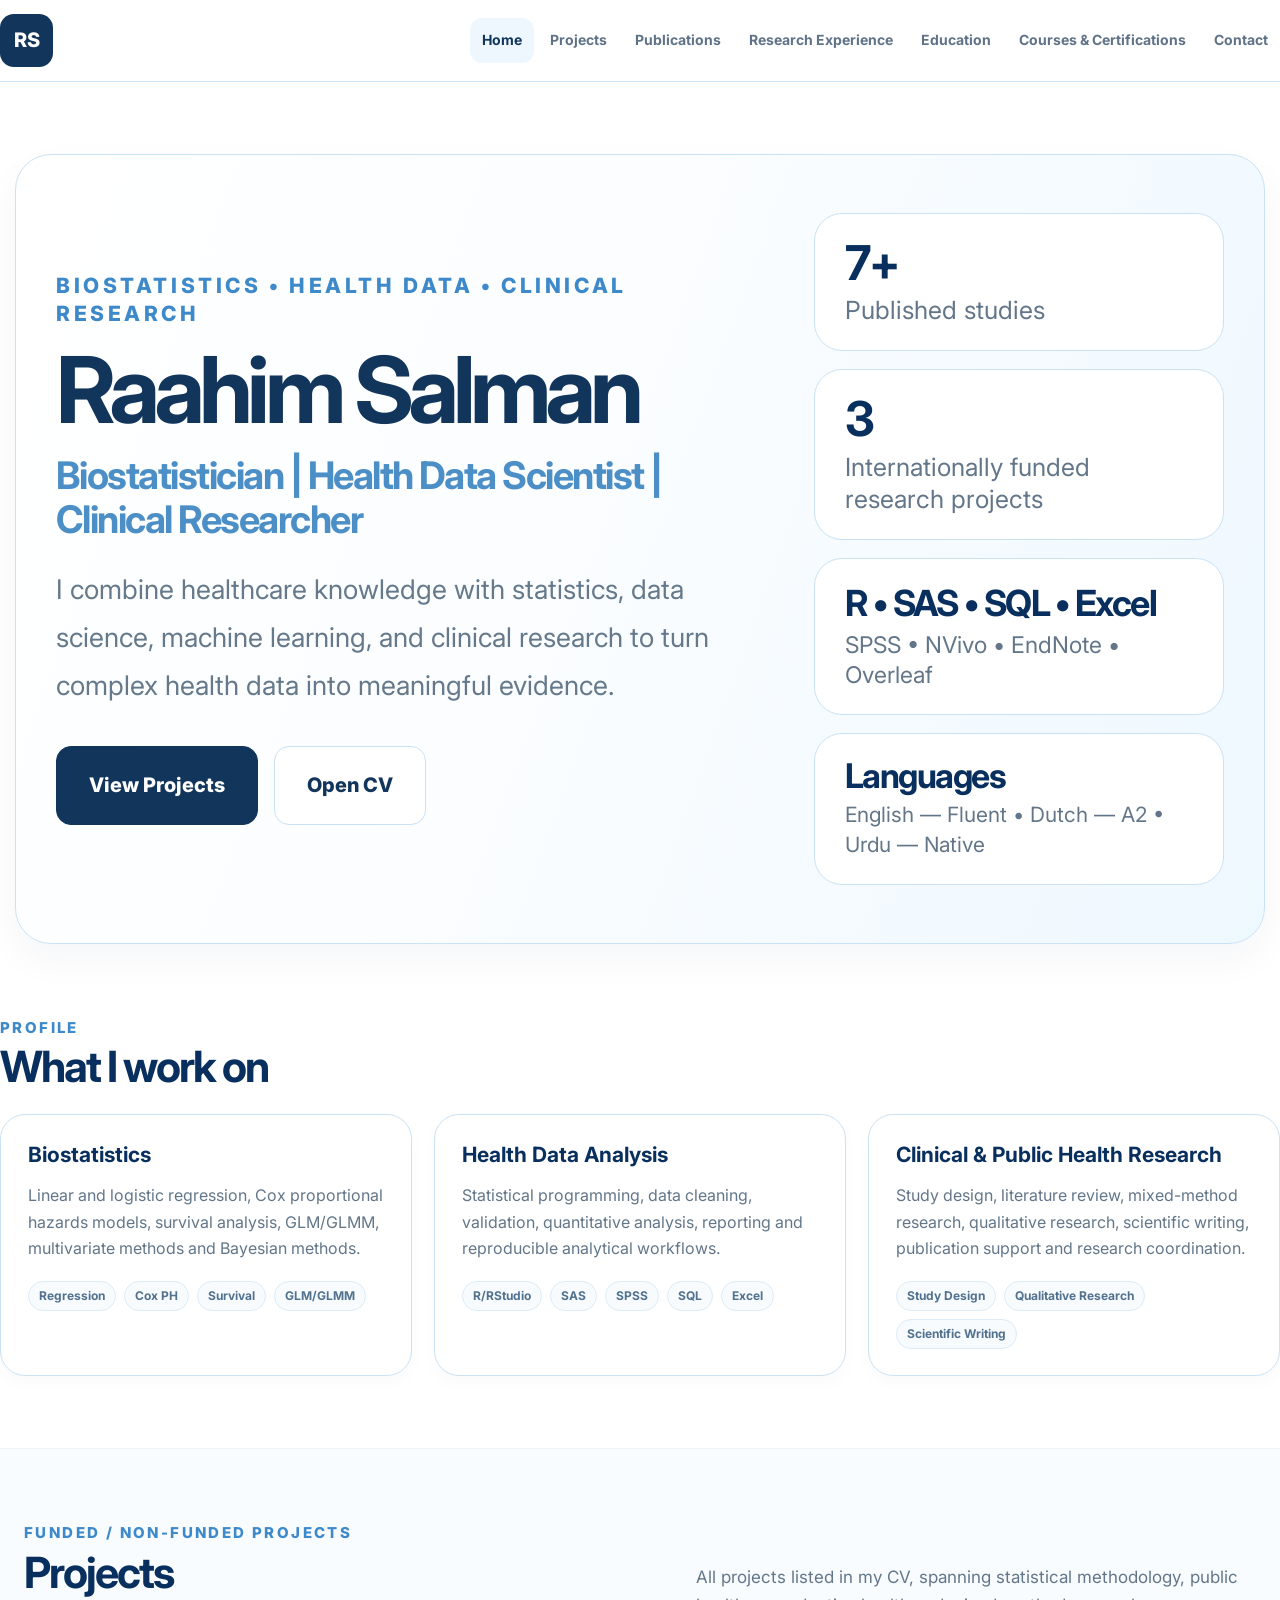
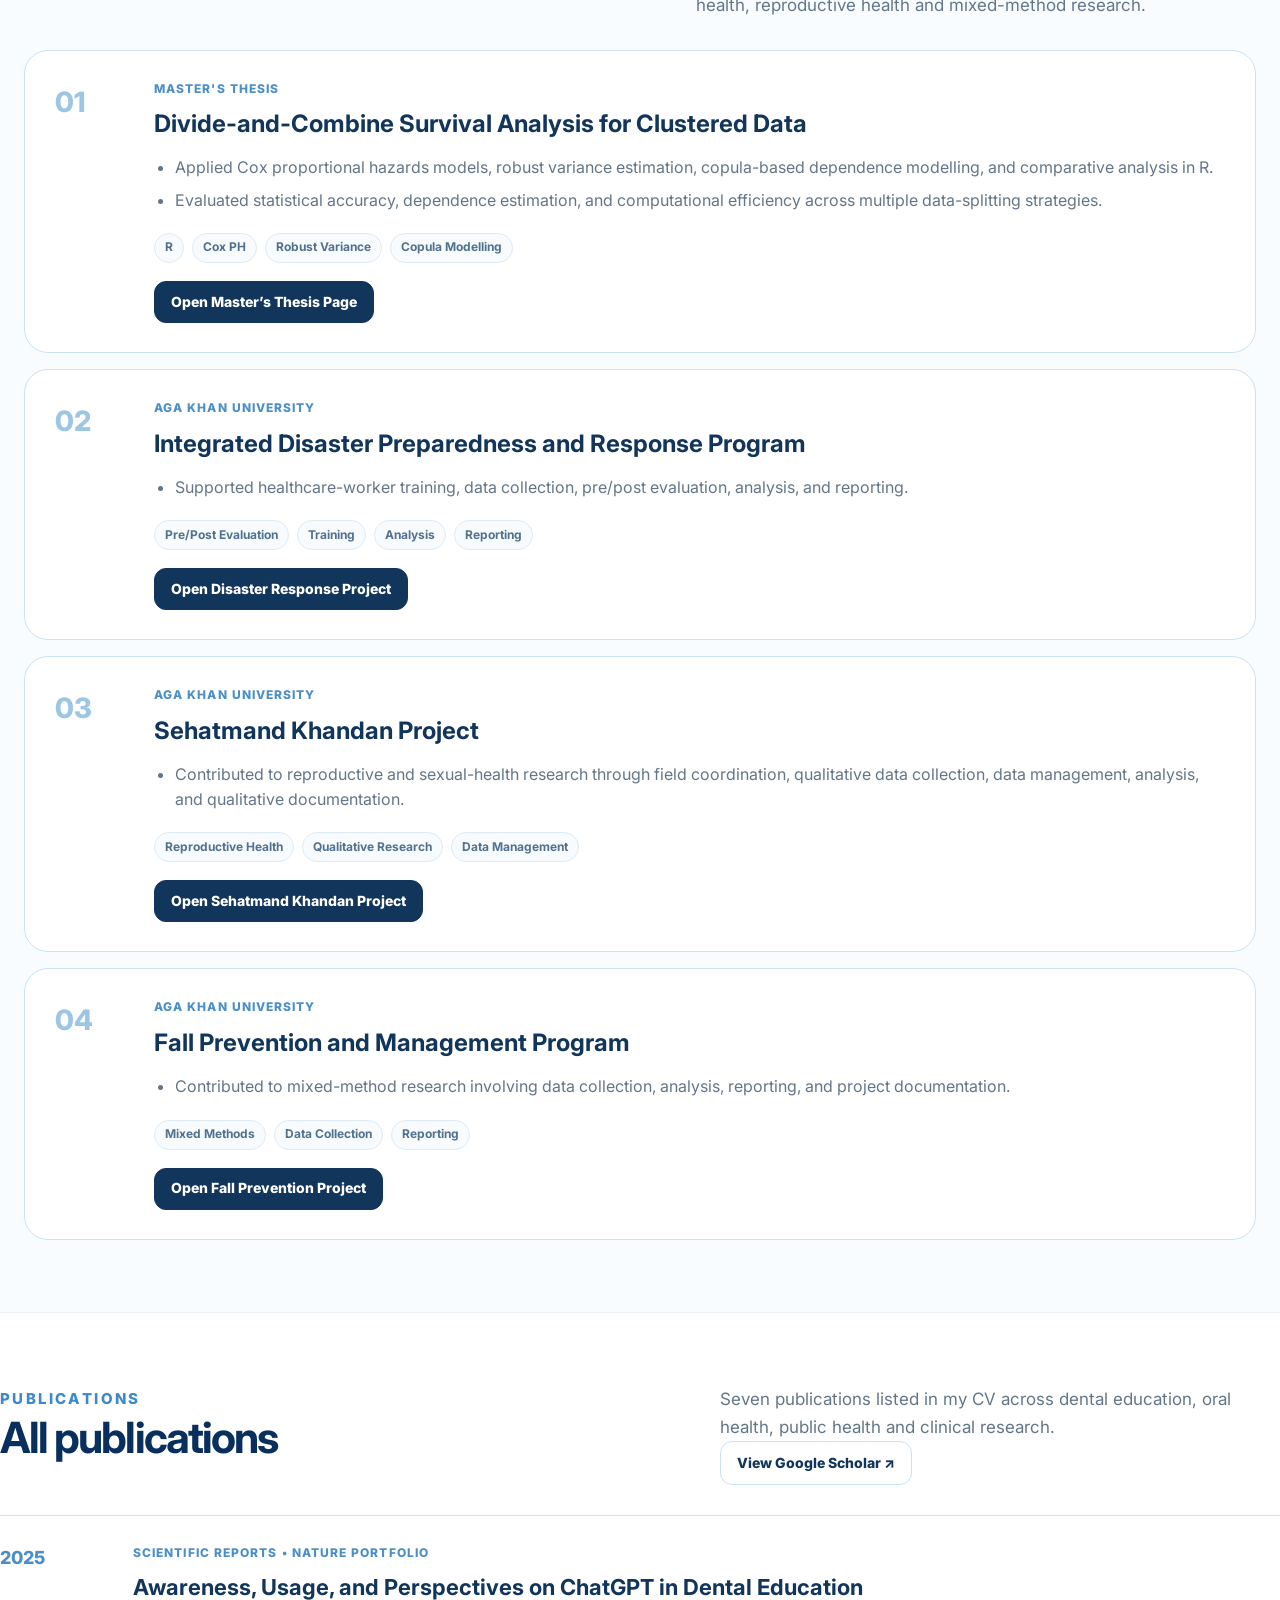
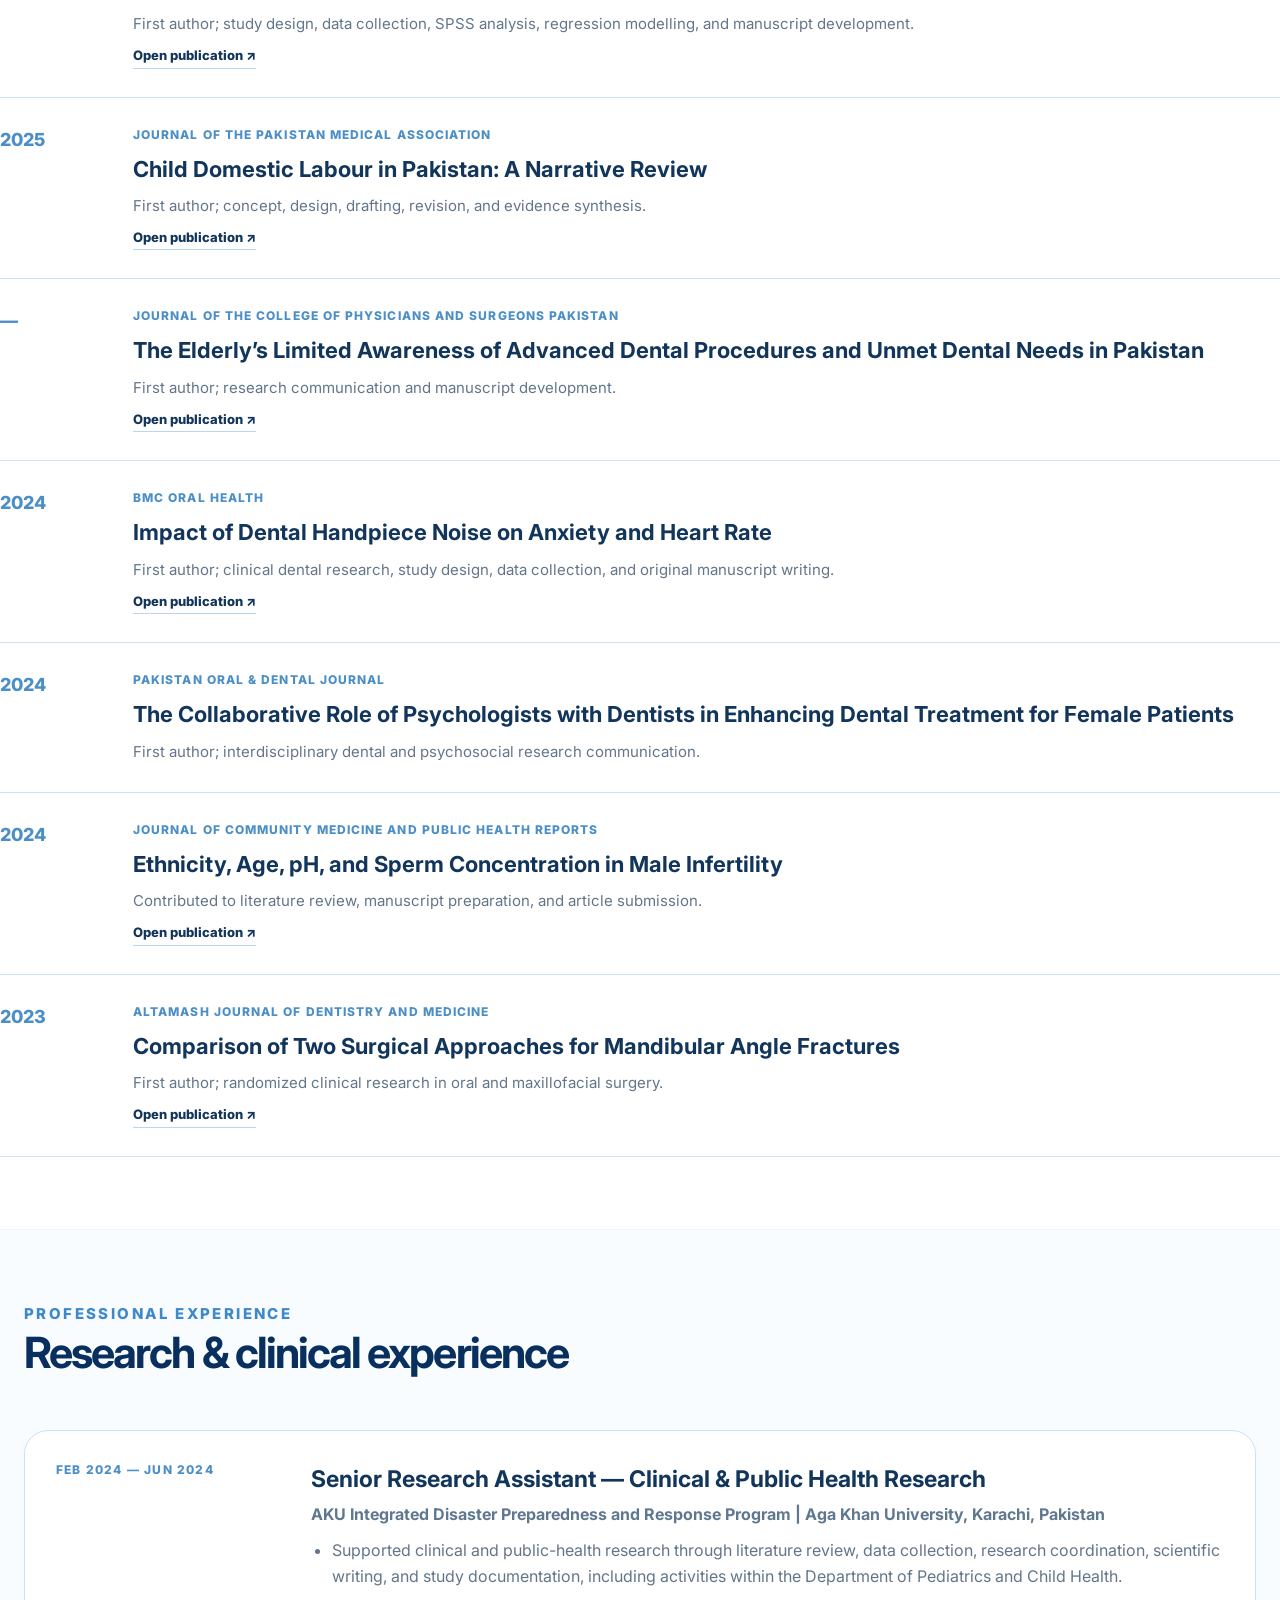
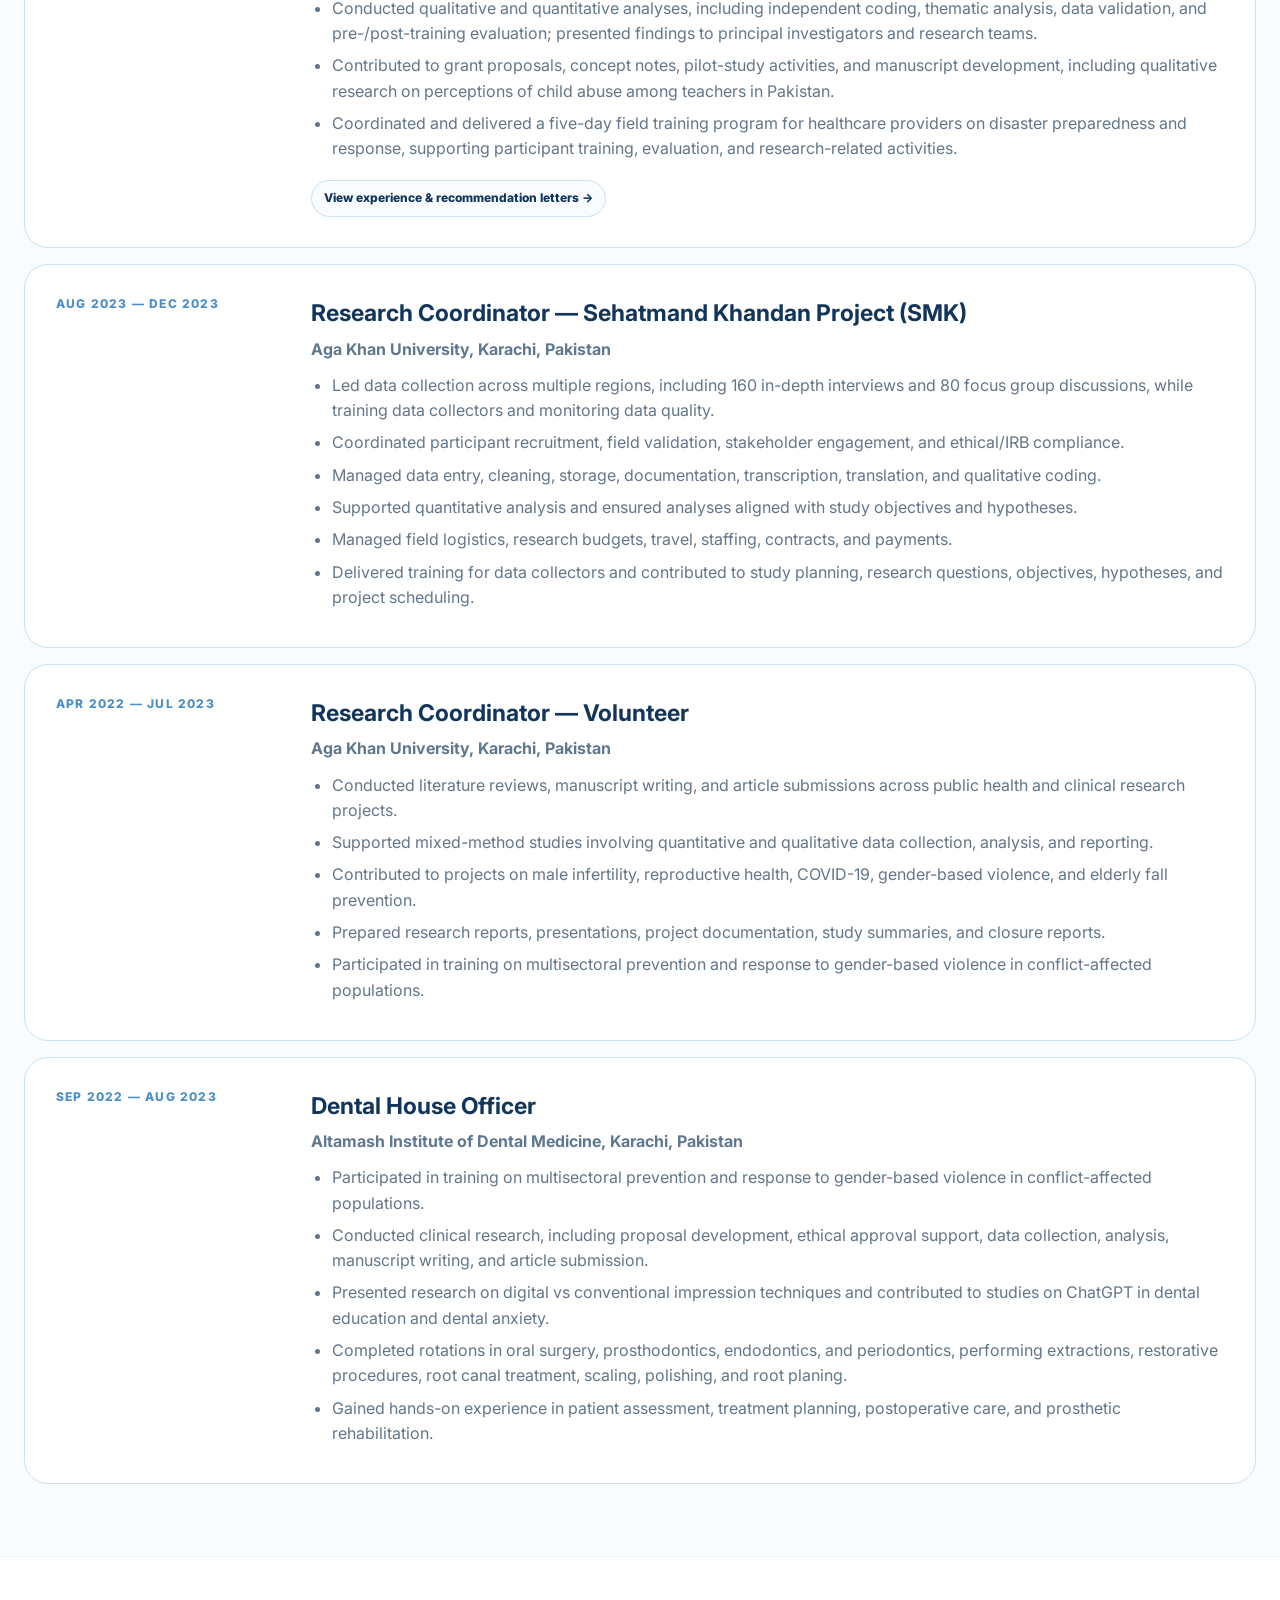
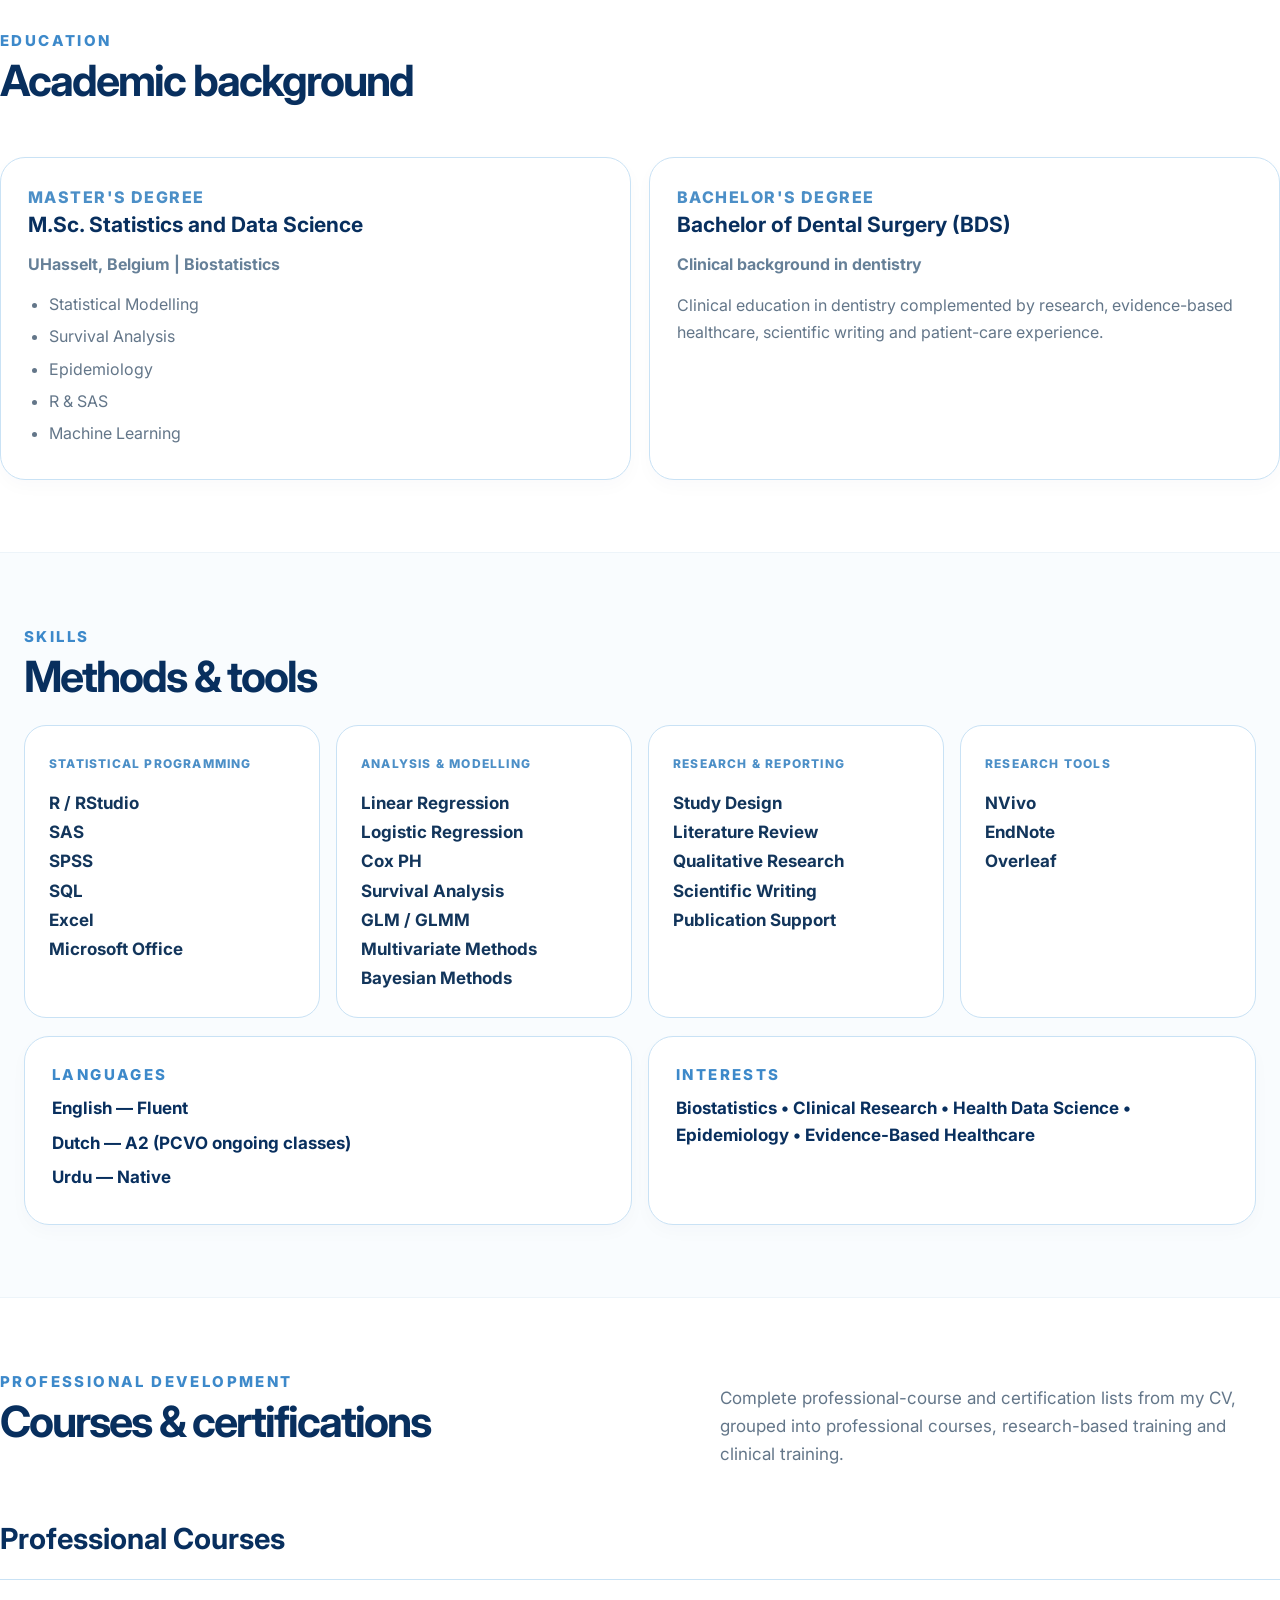
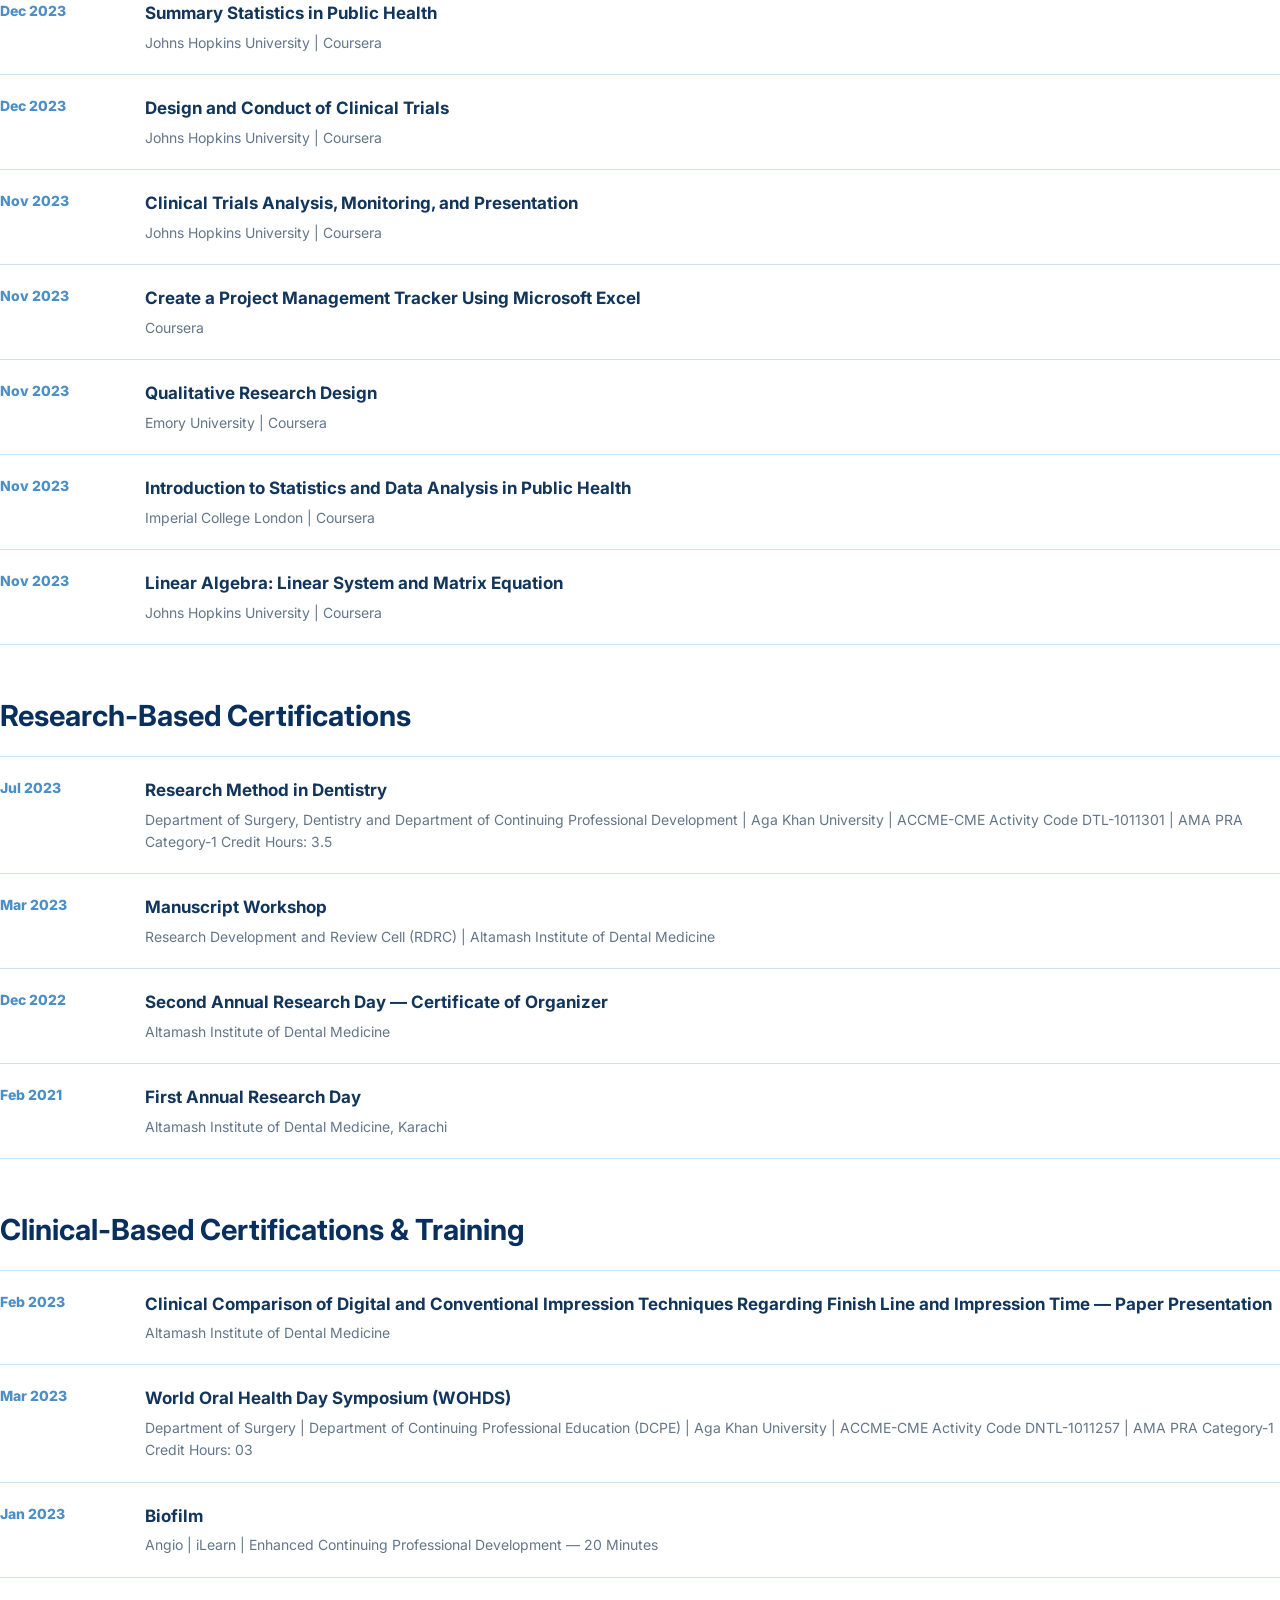
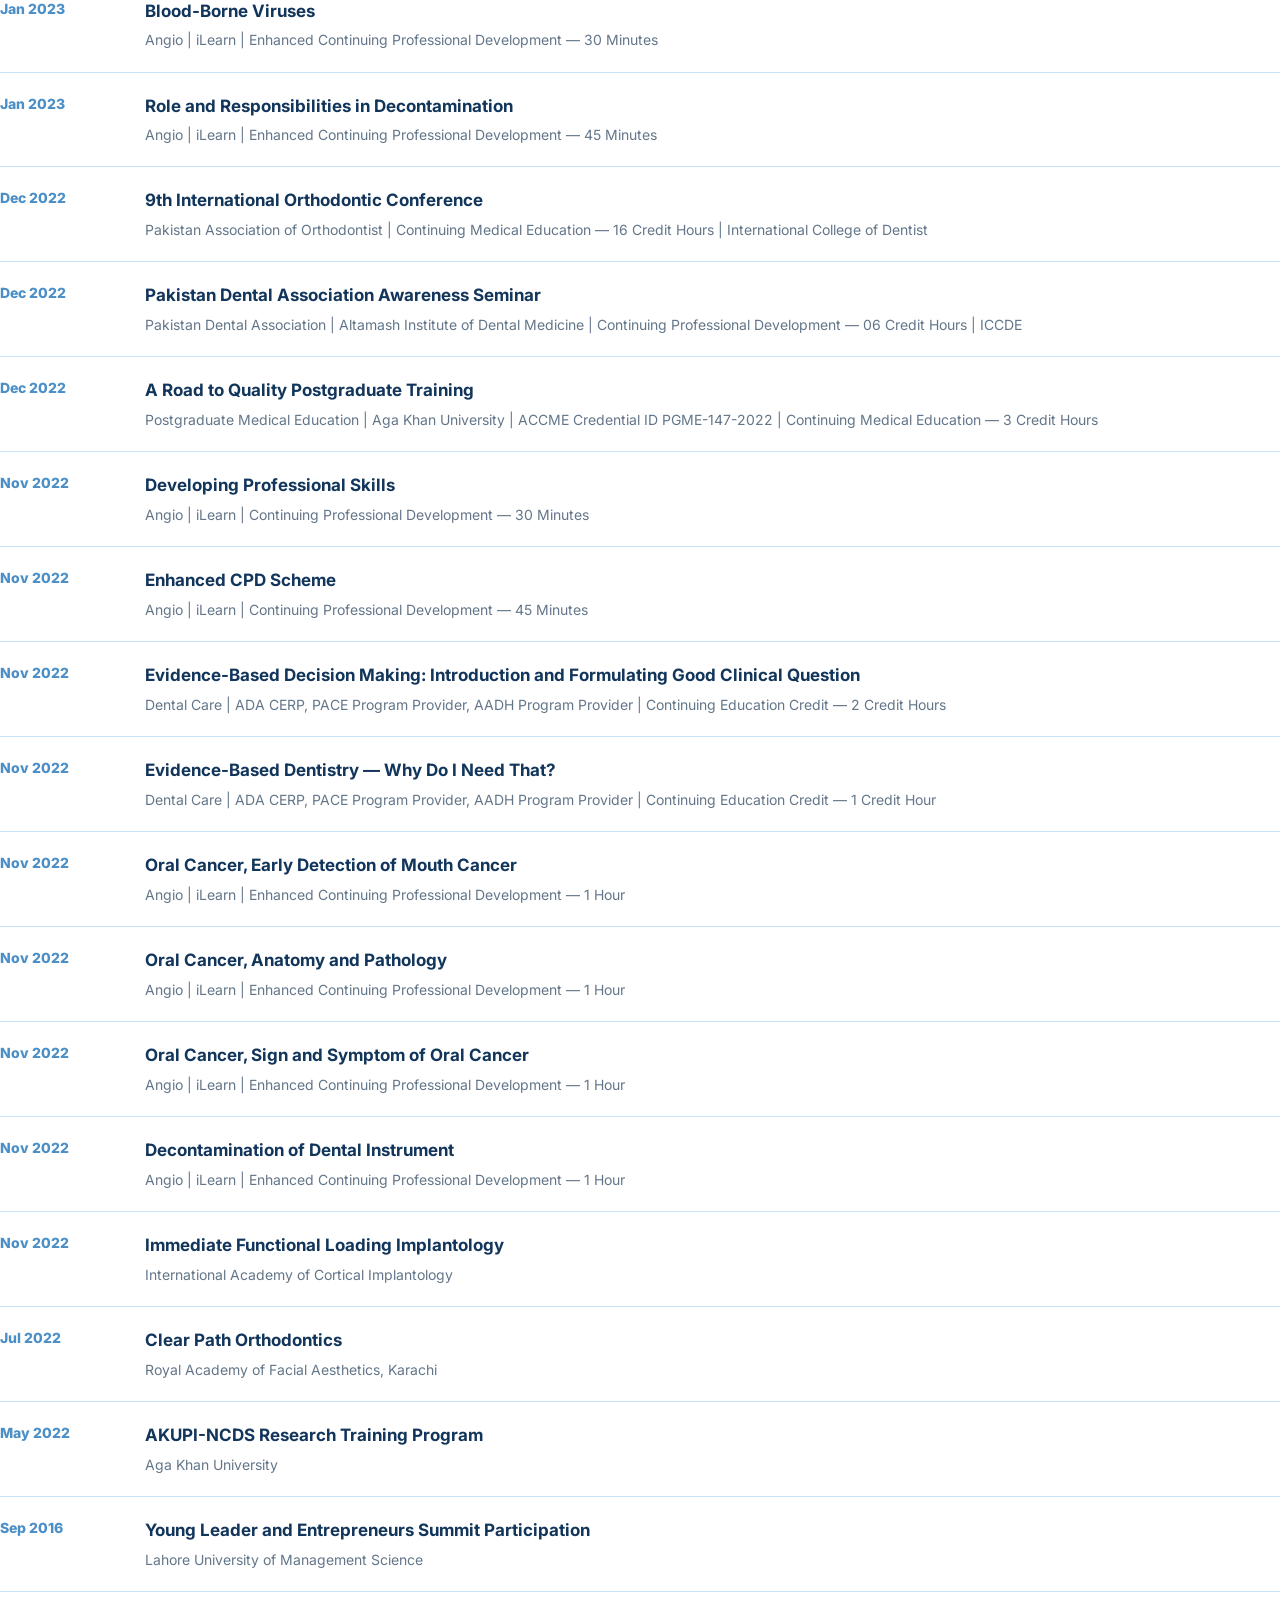
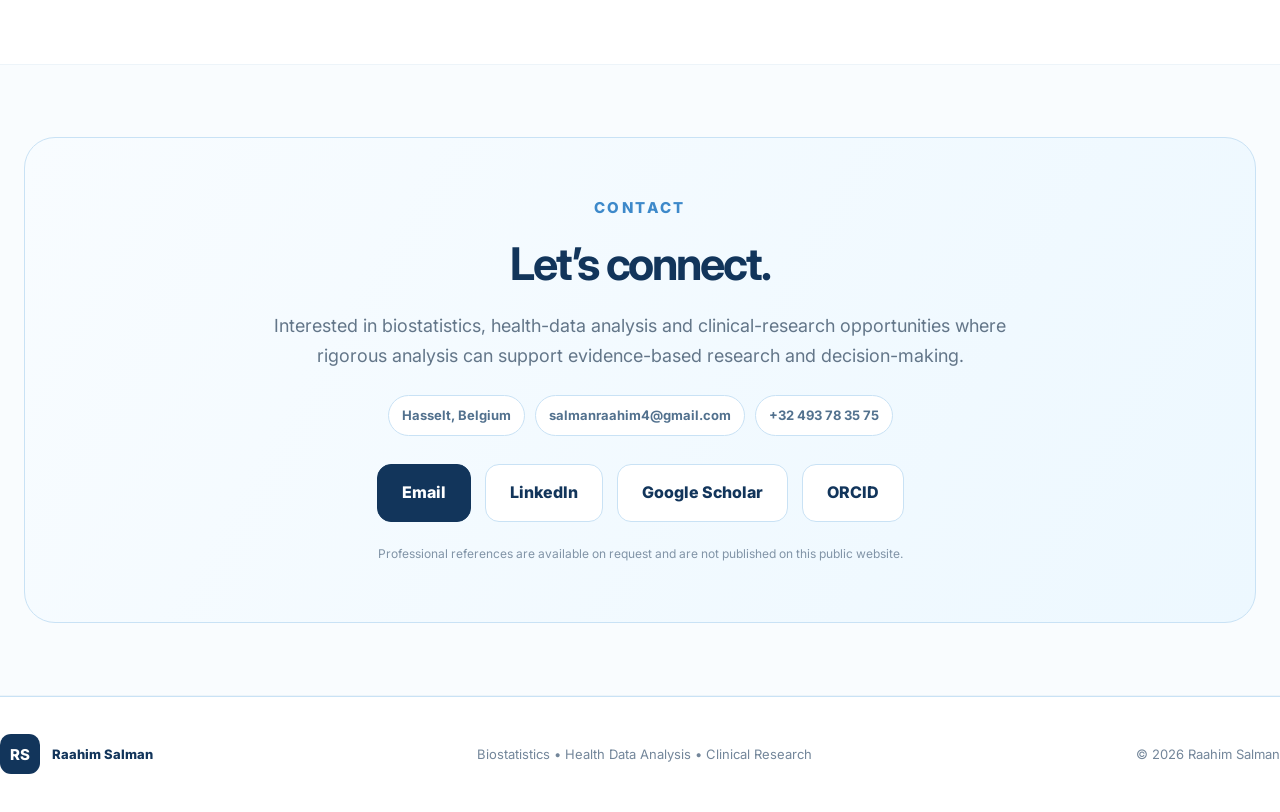
==== commit d3dbb40d: "Add files via upload" ====
--- a/index.html
+++ b/index.html
@@ -52,6 +52,35 @@
     }
     .scholar-button:hover{
       background:#f5fbff;
+    }
+  </style>
+
+
+  <style>
+    .experience-card-link{
+      color:inherit;
+      text-decoration:none;
+      cursor:pointer;
+      transition:transform .18s ease, box-shadow .18s ease, border-color .18s ease;
+    }
+    .experience-card-link:hover{
+      transform:translateY(-2px);
+      box-shadow:0 14px 28px rgba(18,53,91,.08);
+      border-color:#a9d2ef;
+    }
+    .experience-card-link h3{transition:color .18s ease}
+    .experience-card-link:hover h3{color:#3f86c2}
+    .experience-doc-hint{
+      display:inline-flex;
+      align-items:center;
+      margin-top:12px;
+      padding:8px 12px;
+      border-radius:999px;
+      border:1px solid #c9e2f5;
+      background:#f8fcff;
+      color:#12355b;
+      font-size:12px;
+      font-weight:800;
     }
   </style>
 
@@ -92,7 +121,7 @@
 
         <div class="hero-actions">
           <a class="button button-primary" href="#projects">View Projects</a>
-          <a class="button button-secondary" href="assets/Raahim_Salman_Biostatistics_CV.docx" target="_blank">Open CV</a>
+          <a class="button button-secondary" href="assets/Raahim_Salman_Biostatistics_CV.pdf" target="_blank" rel="noopener">Open CV</a>
         </div>
       </div>
 
@@ -317,7 +346,7 @@
     </div>
 
     <div class="experience-list">
-      <article class="experience-card">
+      <a class="experience-card experience-card-link" href="senior-research-assistant.html" aria-label="Open Senior Research Assistant experience documents">
         <div class="experience-label">FEB 2024 — JUN 2024</div>
         <div>
           <h3>Senior Research Assistant — Clinical & Public Health Research</h3>
@@ -328,8 +357,9 @@
             <li>Contributed to grant proposals, concept notes, pilot-study activities, and manuscript development, including qualitative research on perceptions of child abuse among teachers in Pakistan.</li>
             <li>Coordinated and delivered a five-day field training program for healthcare providers on disaster preparedness and response, supporting participant training, evaluation, and research-related activities.</li>
           </ul>
-        </div>
-      </article>
+          <span class="experience-doc-hint">View experience & recommendation letters →</span>
+        </div>
+      </a>
 
       <article class="experience-card">
         <div class="experience-label">AUG 2023 — DEC 2023</div>
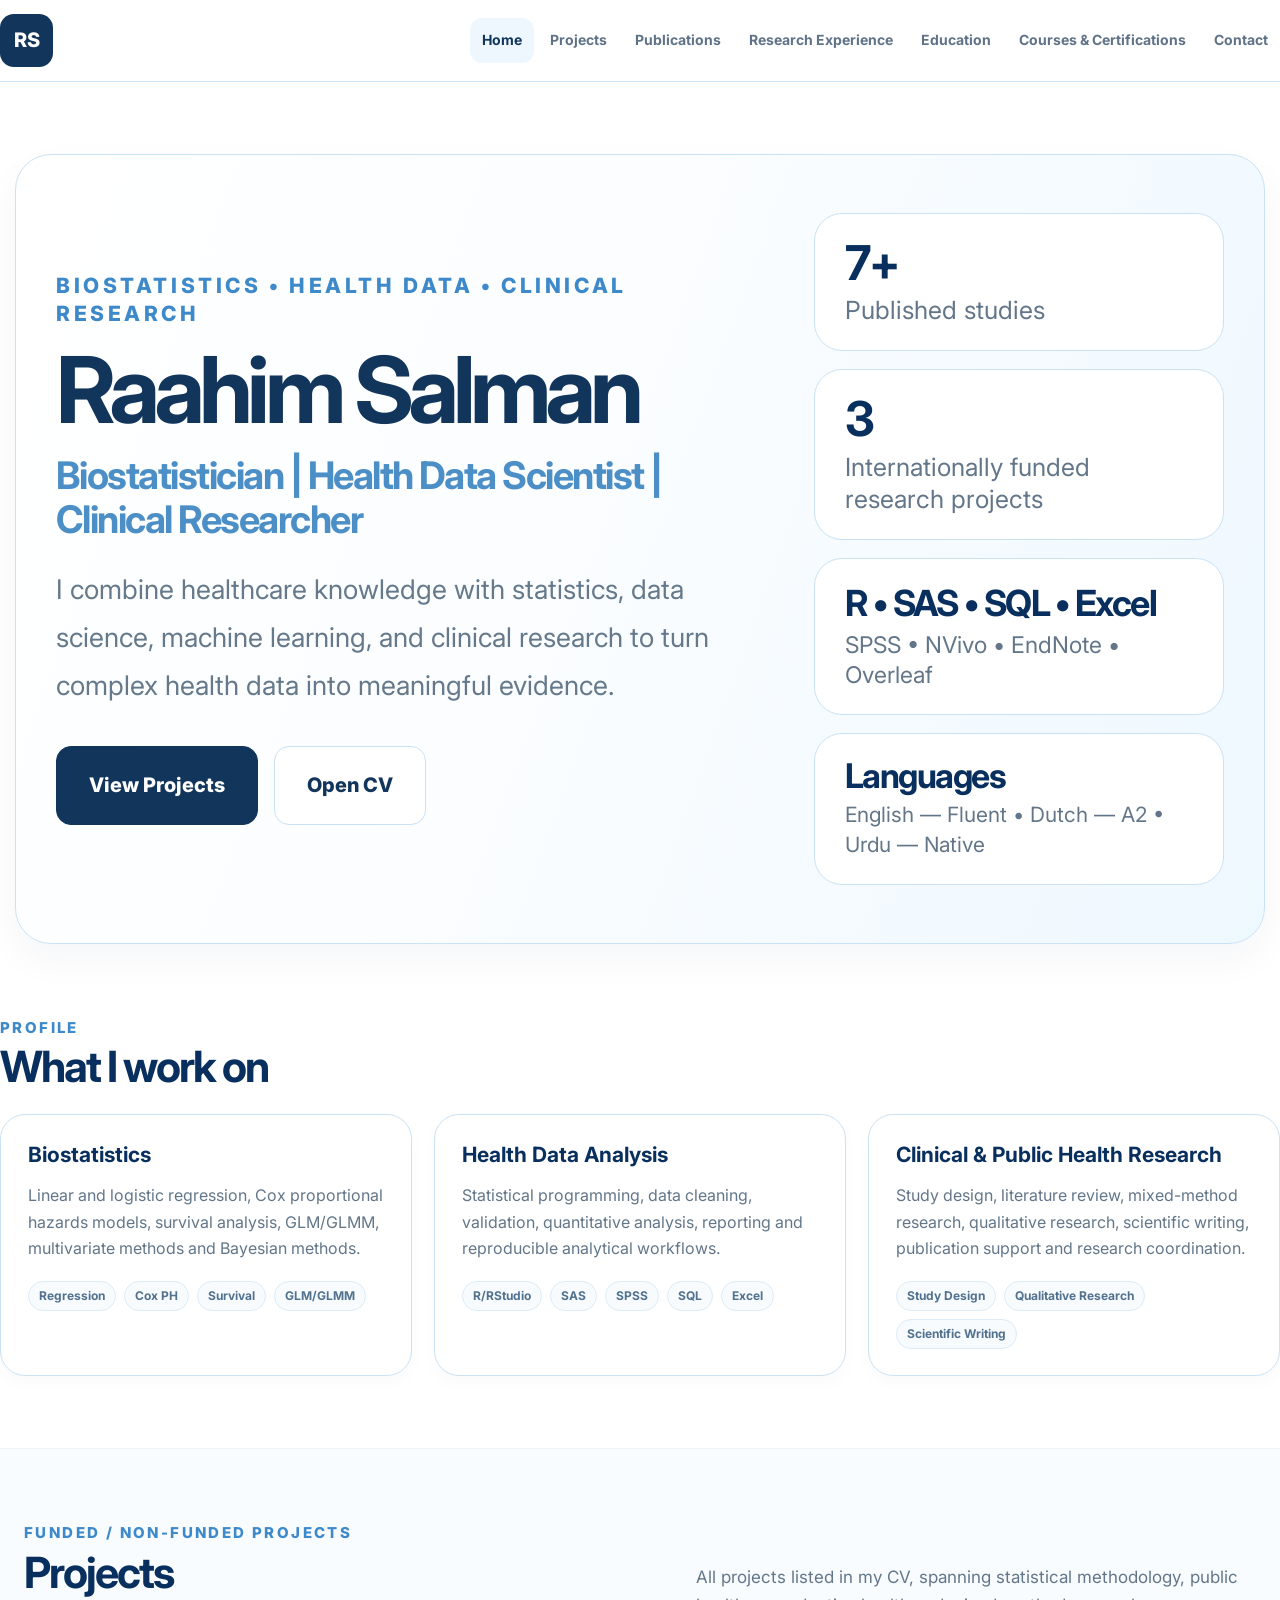
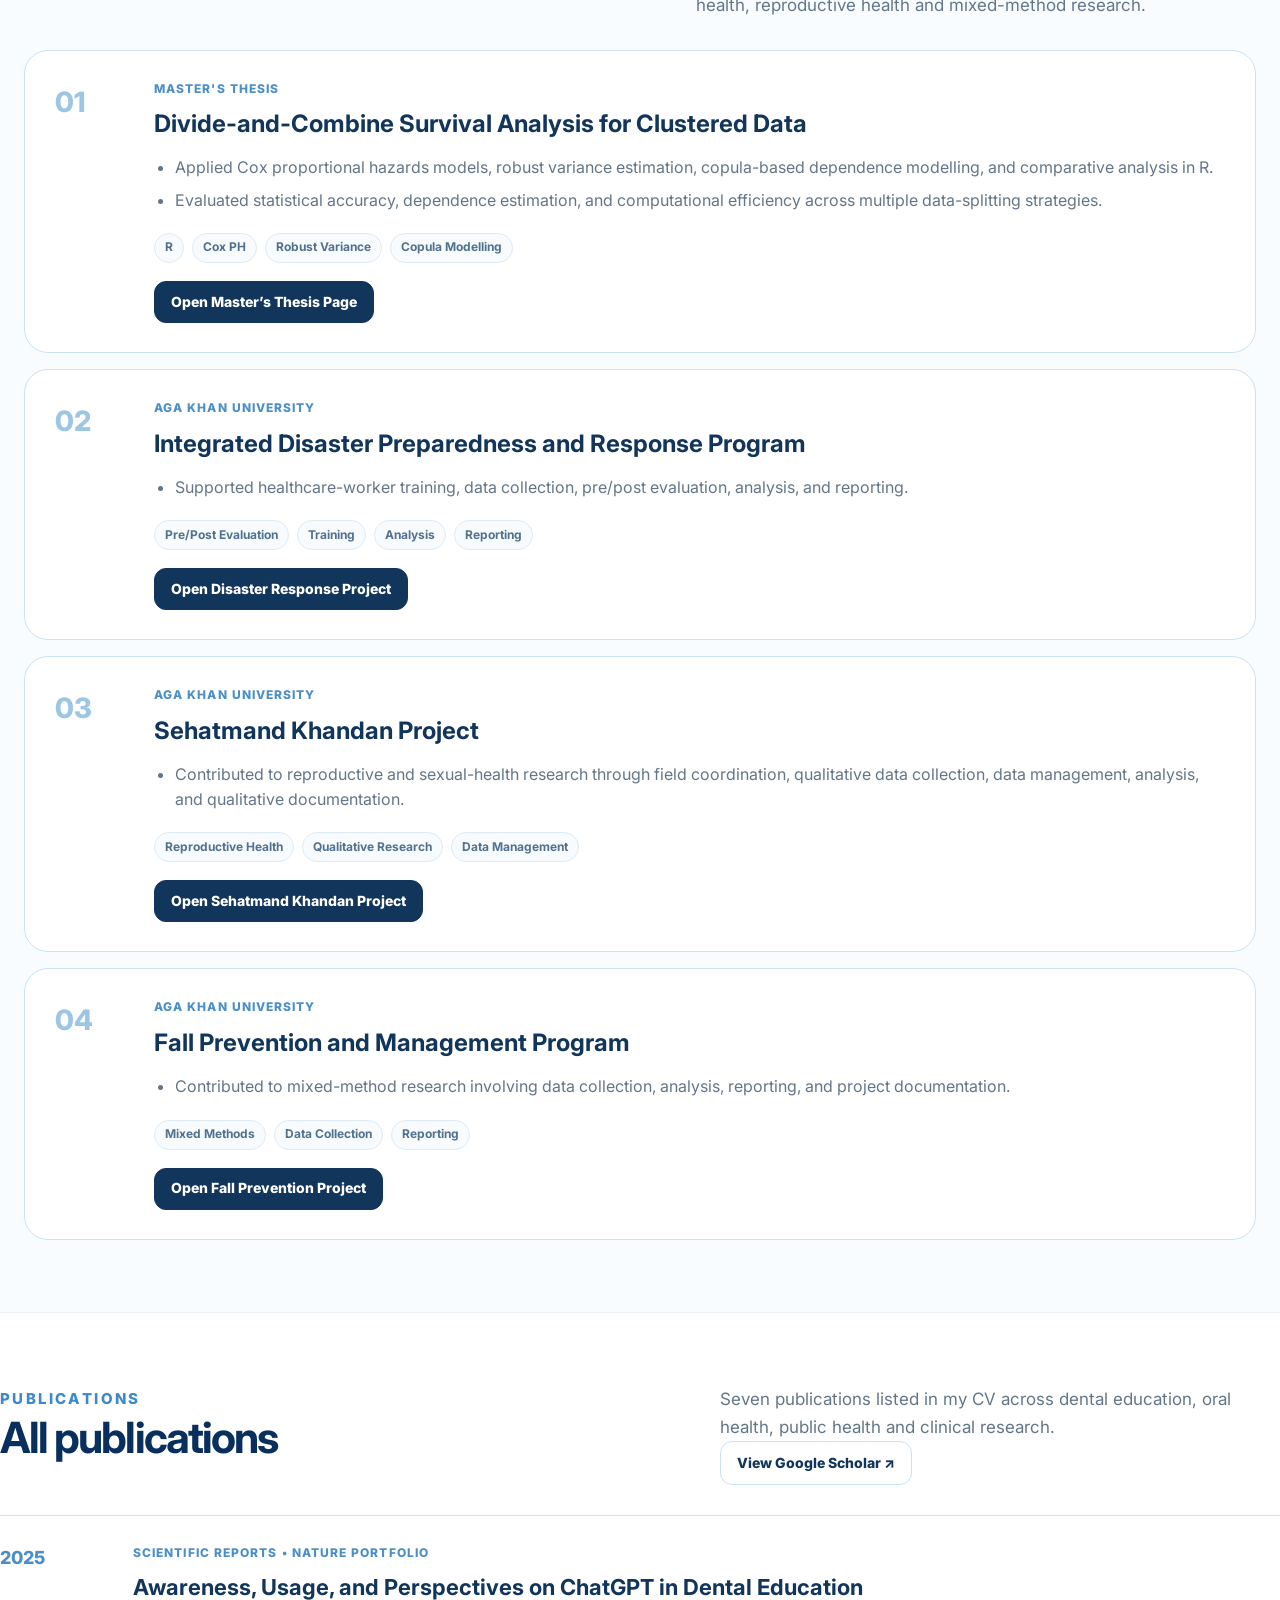
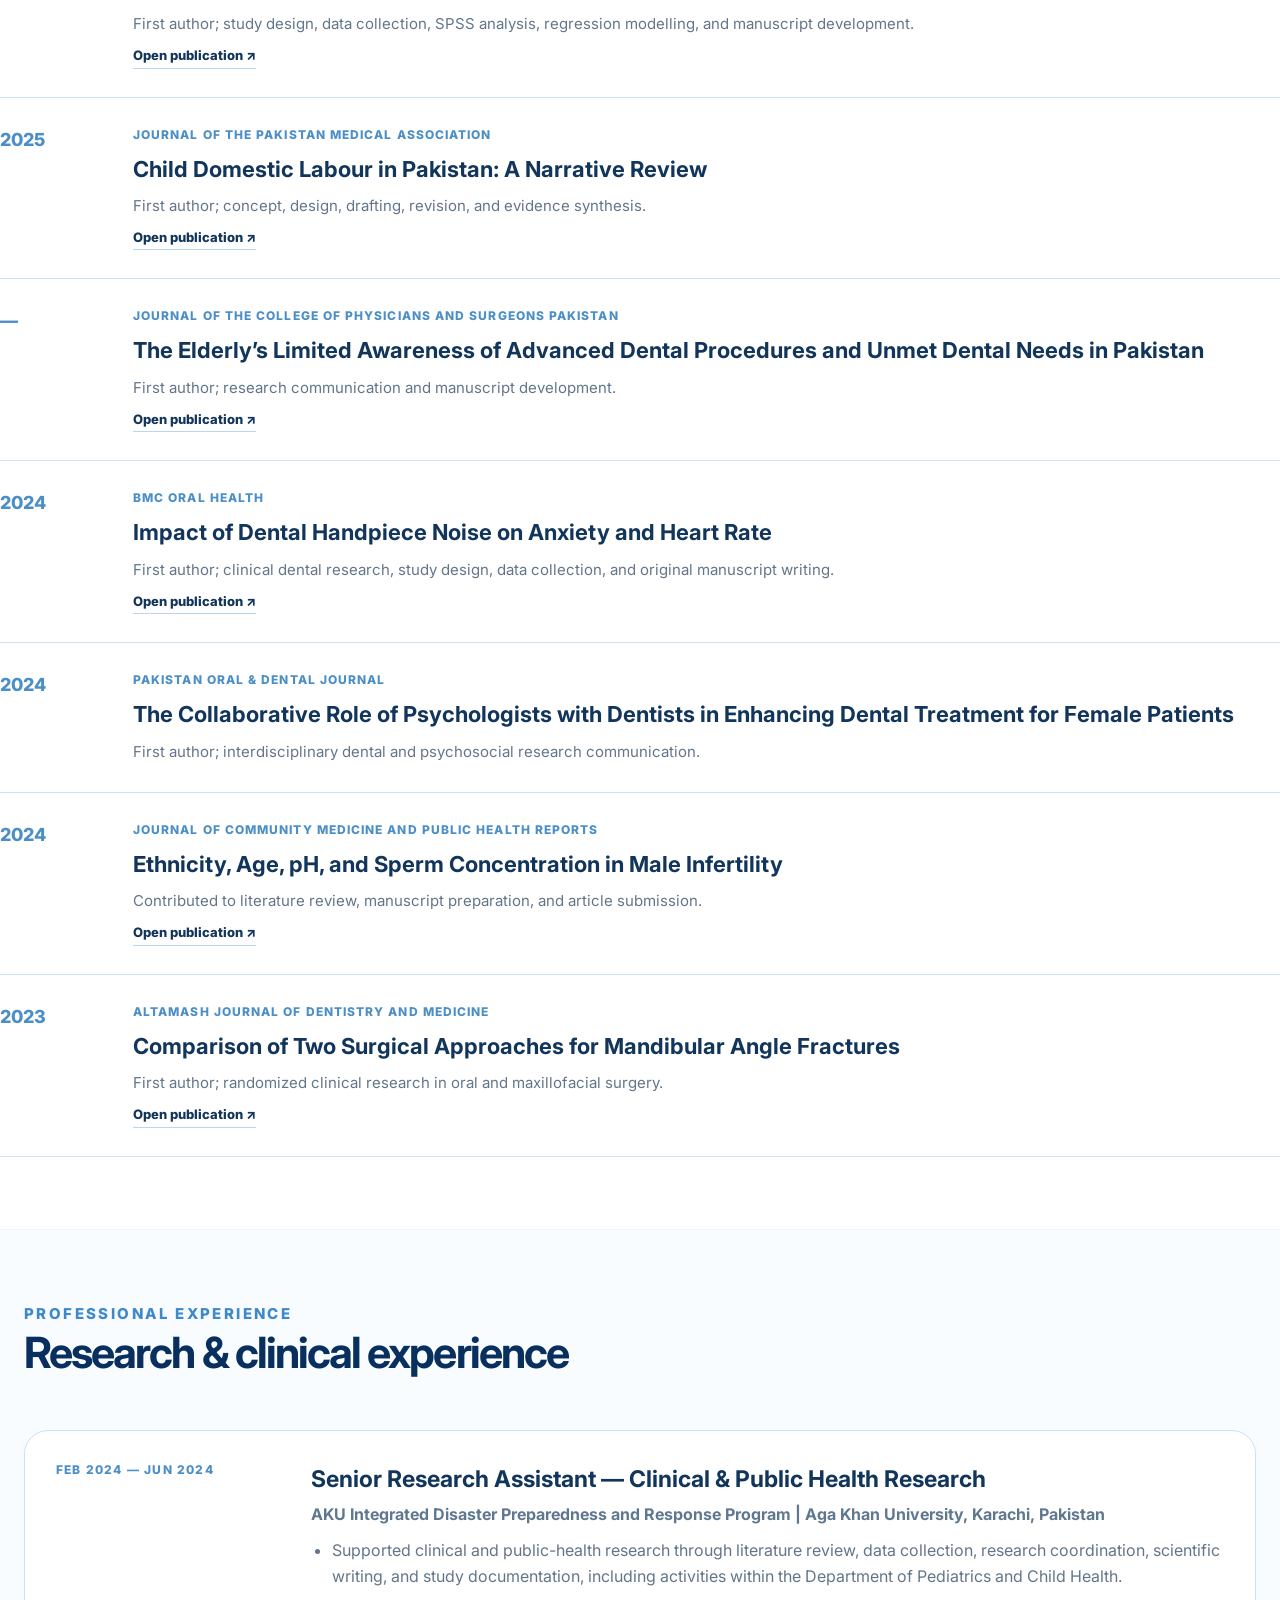
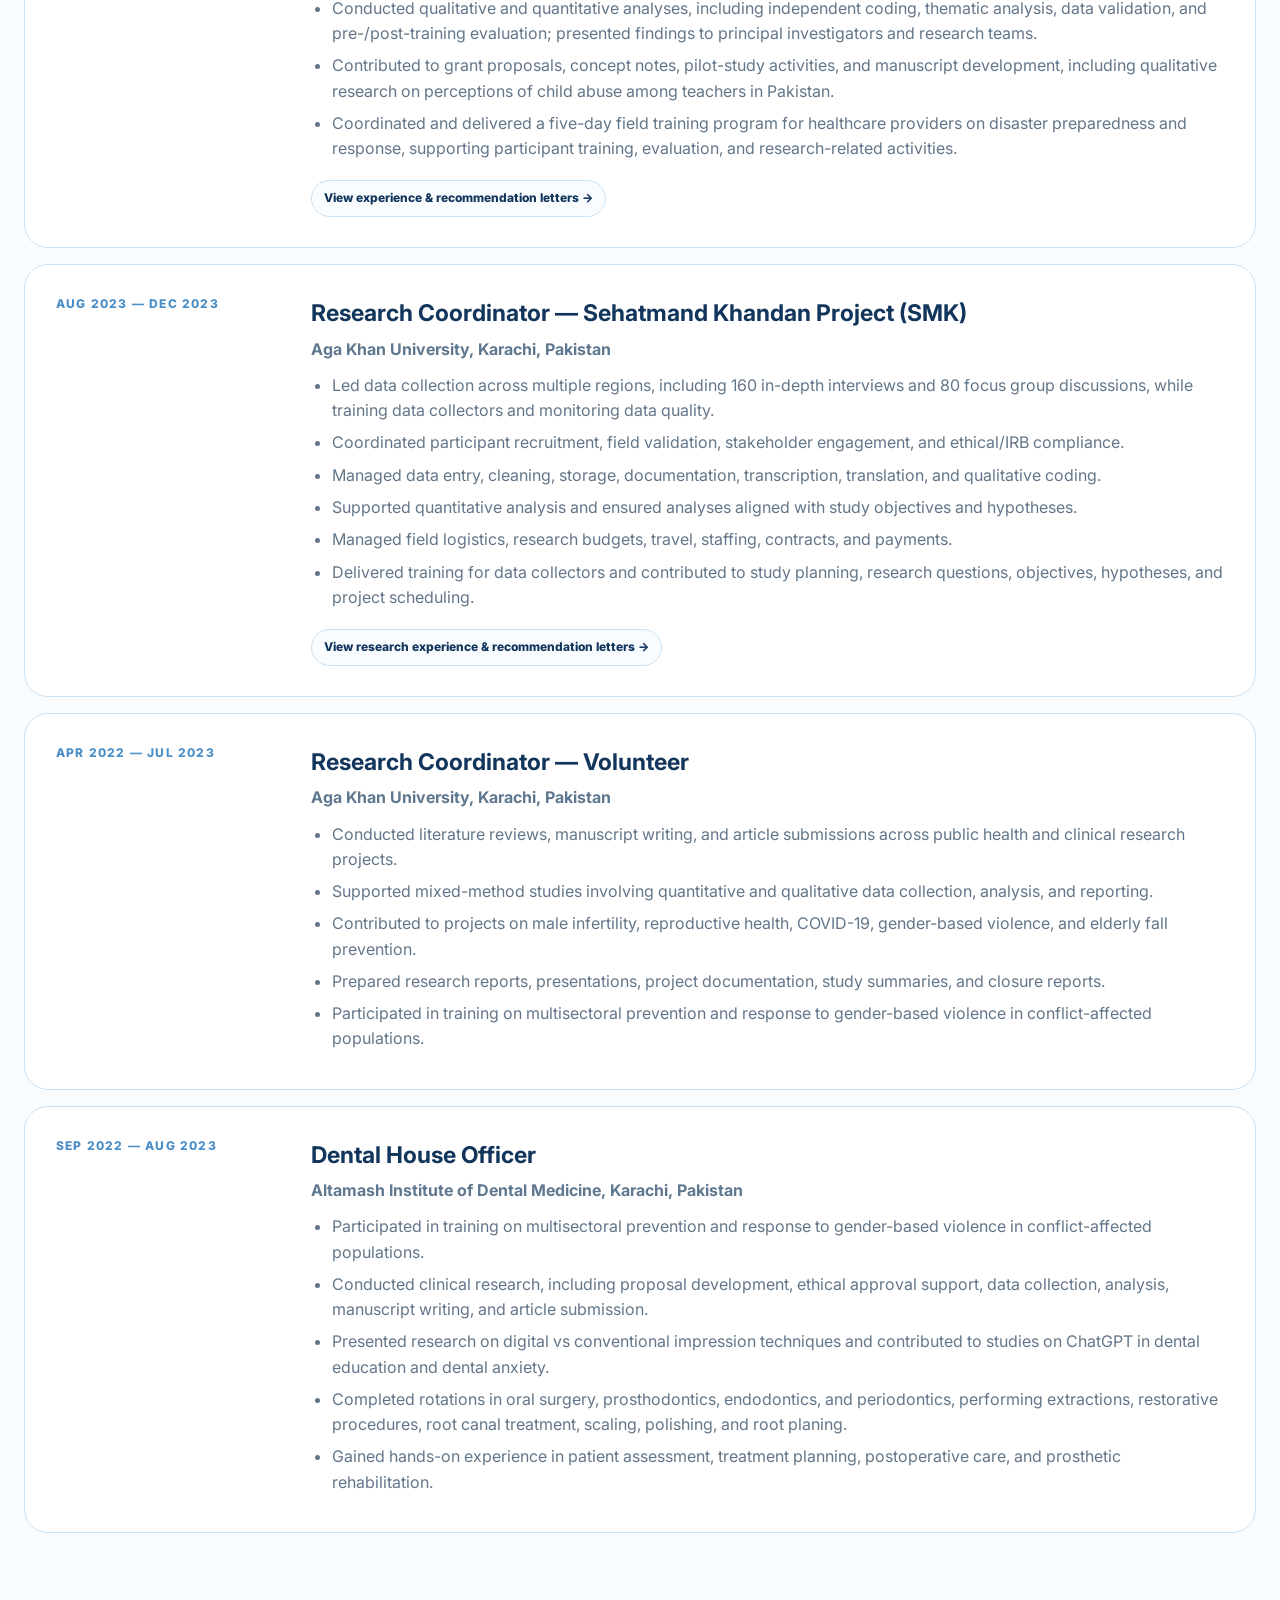
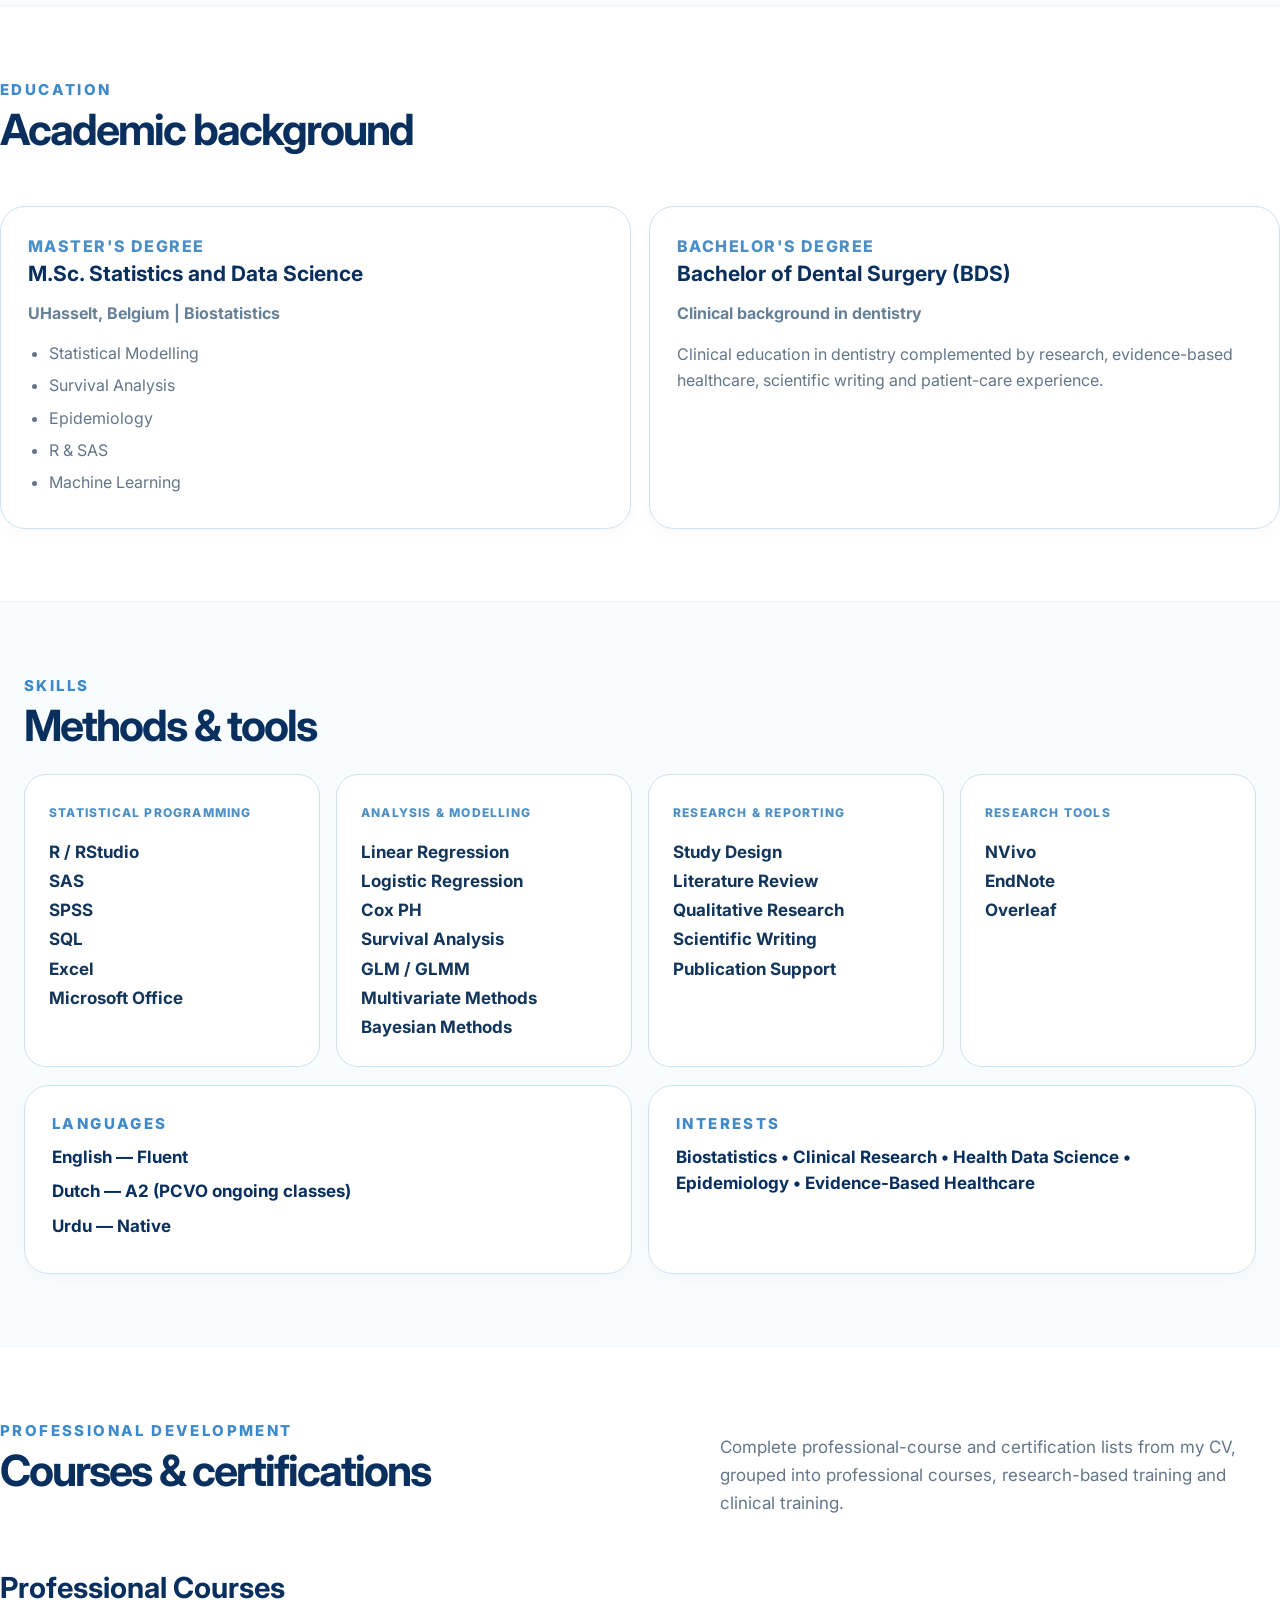
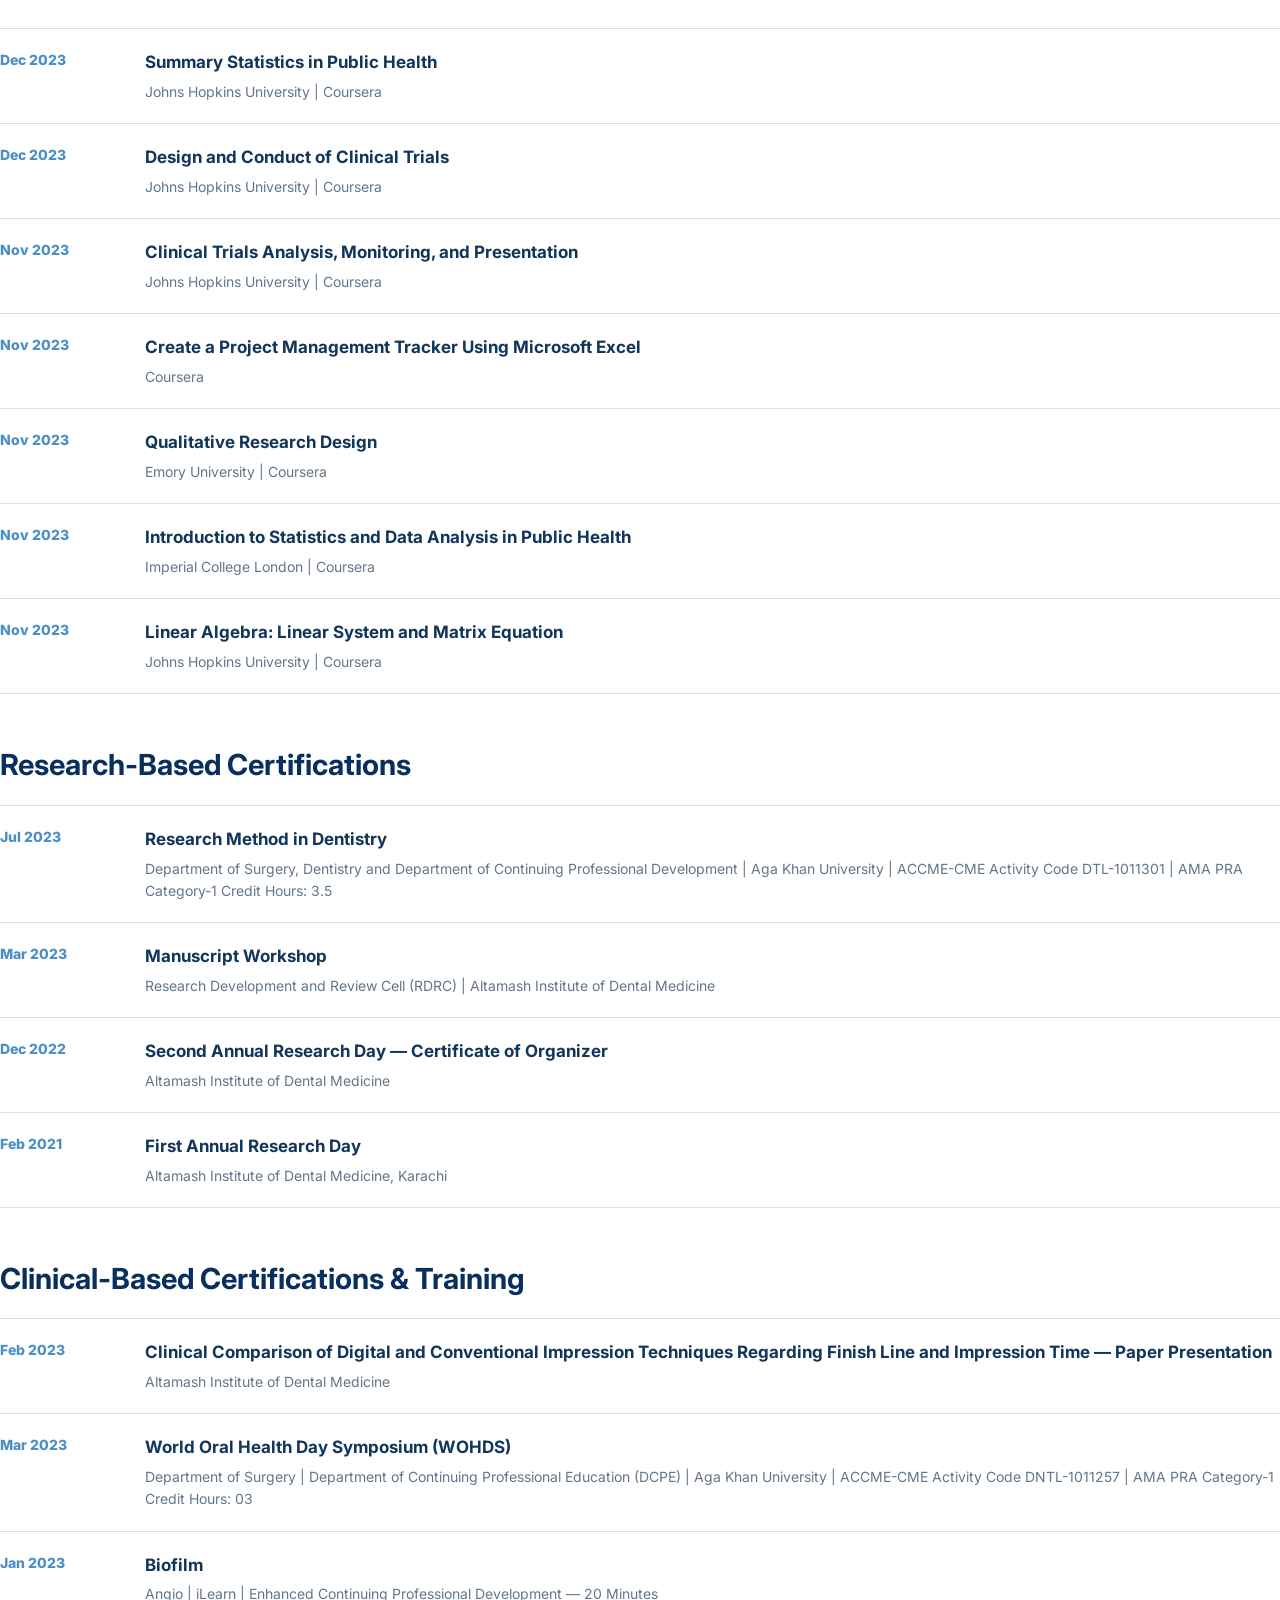
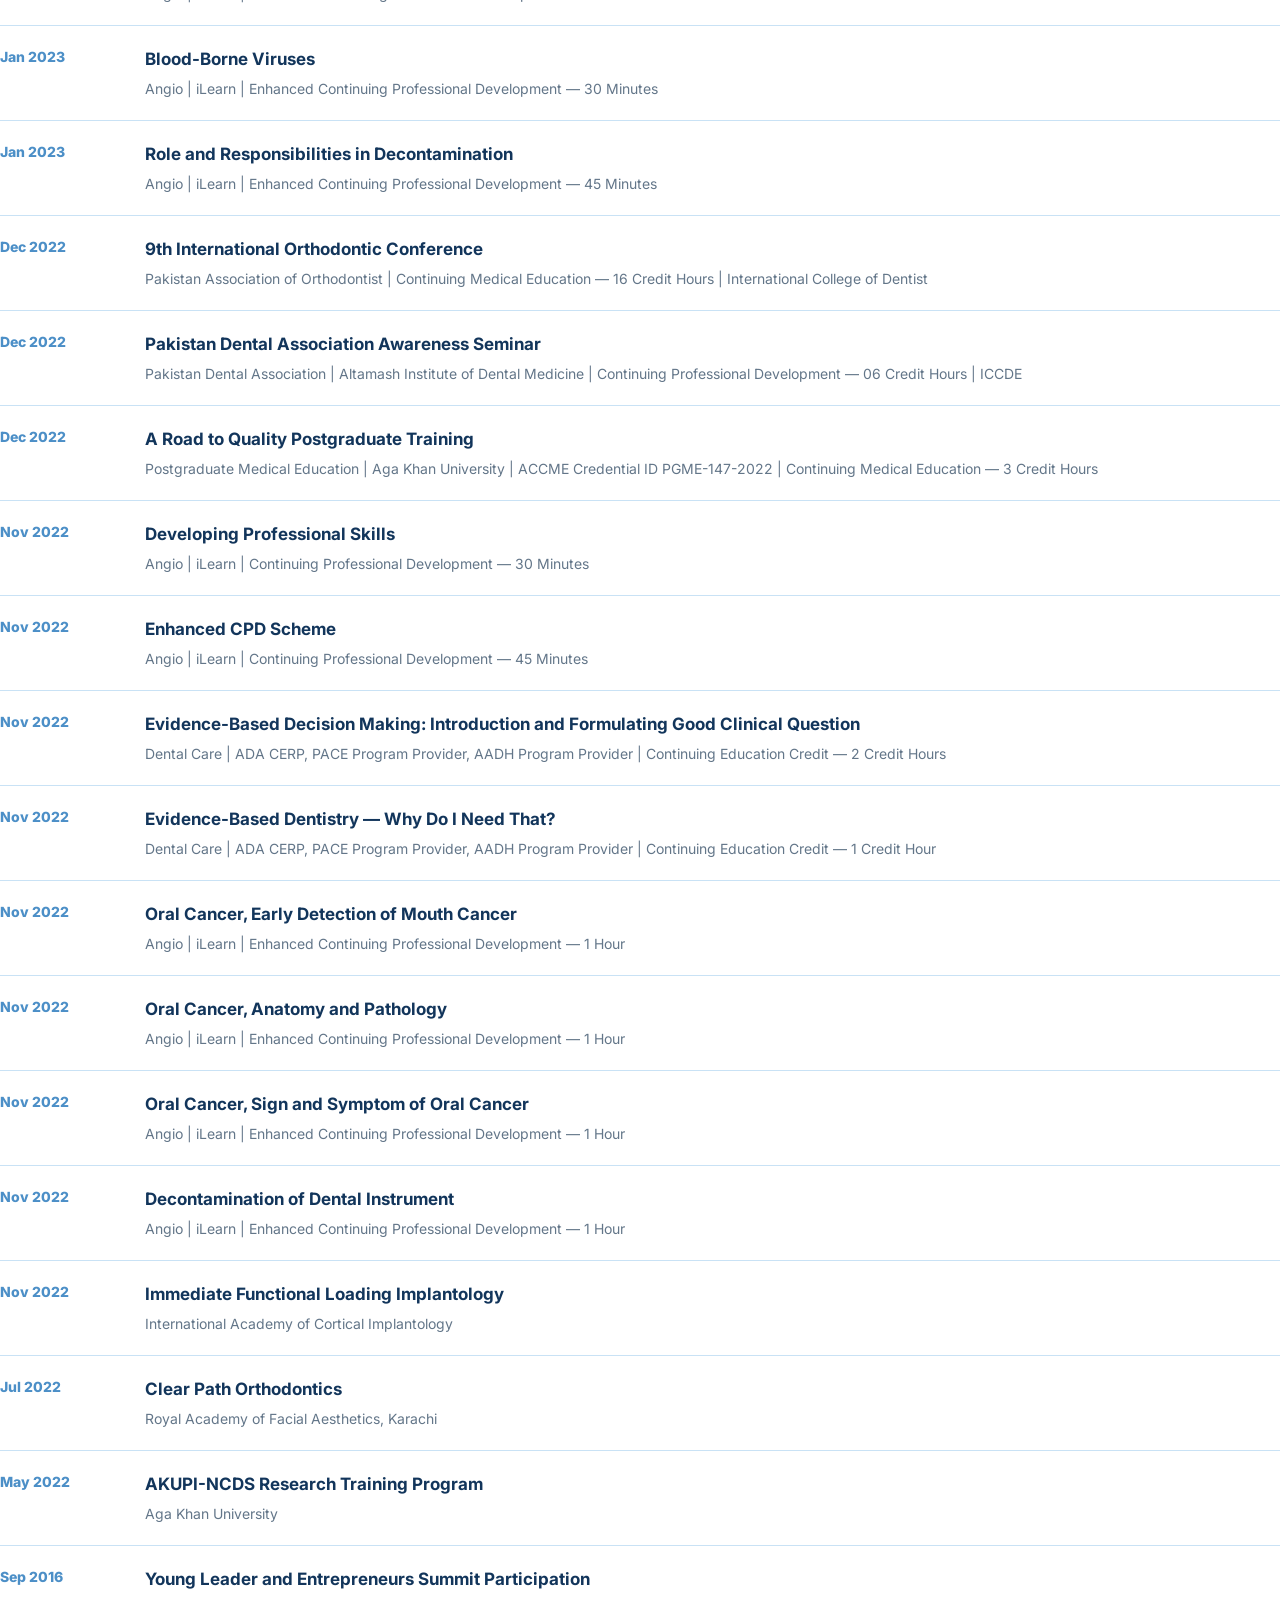
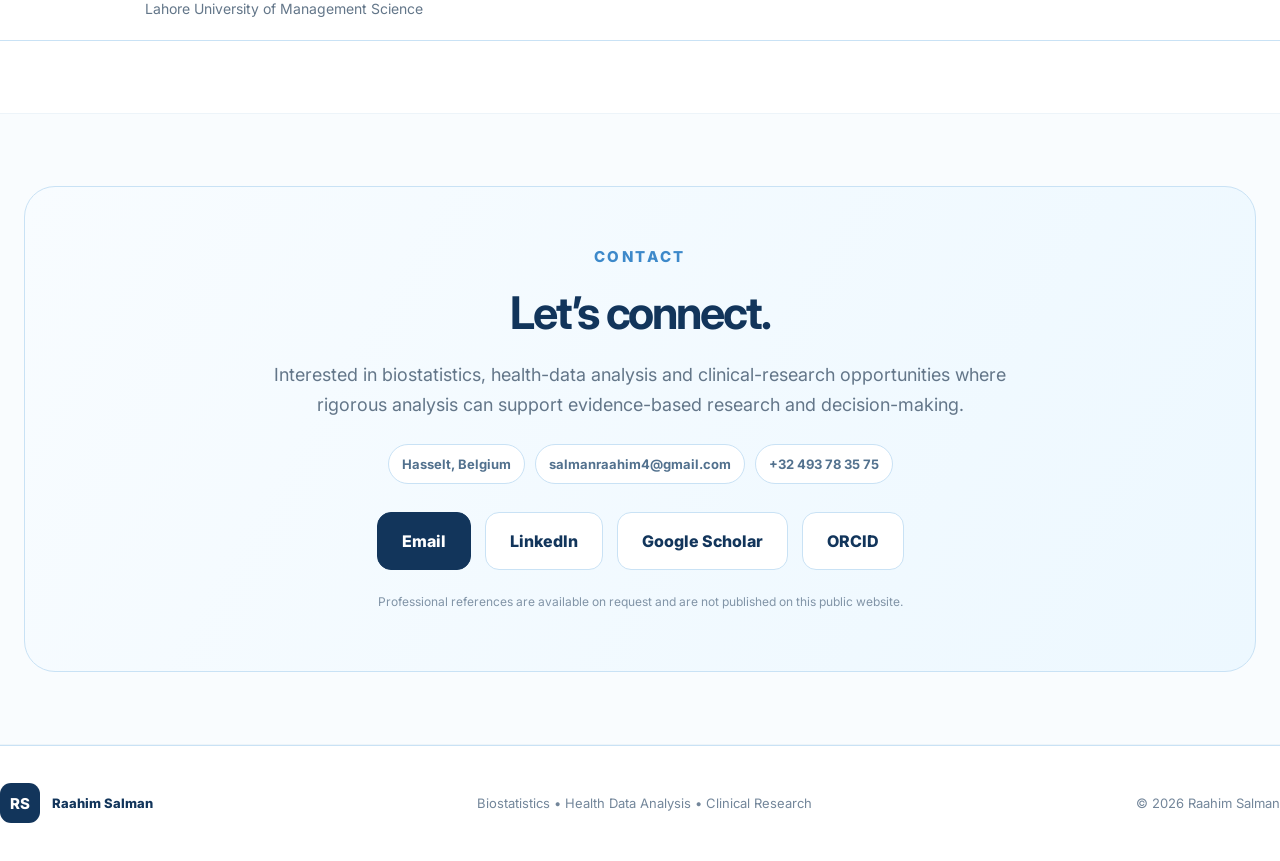
==== commit c7011728: "Add files via upload" ====
--- a/index.html
+++ b/index.html
@@ -361,7 +361,7 @@
         </div>
       </a>
 
-      <article class="experience-card">
+      <a class="experience-card experience-card-link" href="research-coordinator-smk.html" aria-label="Open Research Coordinator SMK experience documents">
         <div class="experience-label">AUG 2023 — DEC 2023</div>
         <div>
           <h3>Research Coordinator — Sehatmand Khandan Project (SMK)</h3>
@@ -374,8 +374,9 @@
             <li>Managed field logistics, research budgets, travel, staffing, contracts, and payments.</li>
             <li>Delivered training for data collectors and contributed to study planning, research questions, objectives, hypotheses, and project scheduling.</li>
           </ul>
-        </div>
-      </article>
+          <span class="experience-doc-hint">View research experience & recommendation letters →</span>
+        </div>
+      </a>
 
       <article class="experience-card">
         <div class="experience-label">APR 2022 — JUL 2023</div>
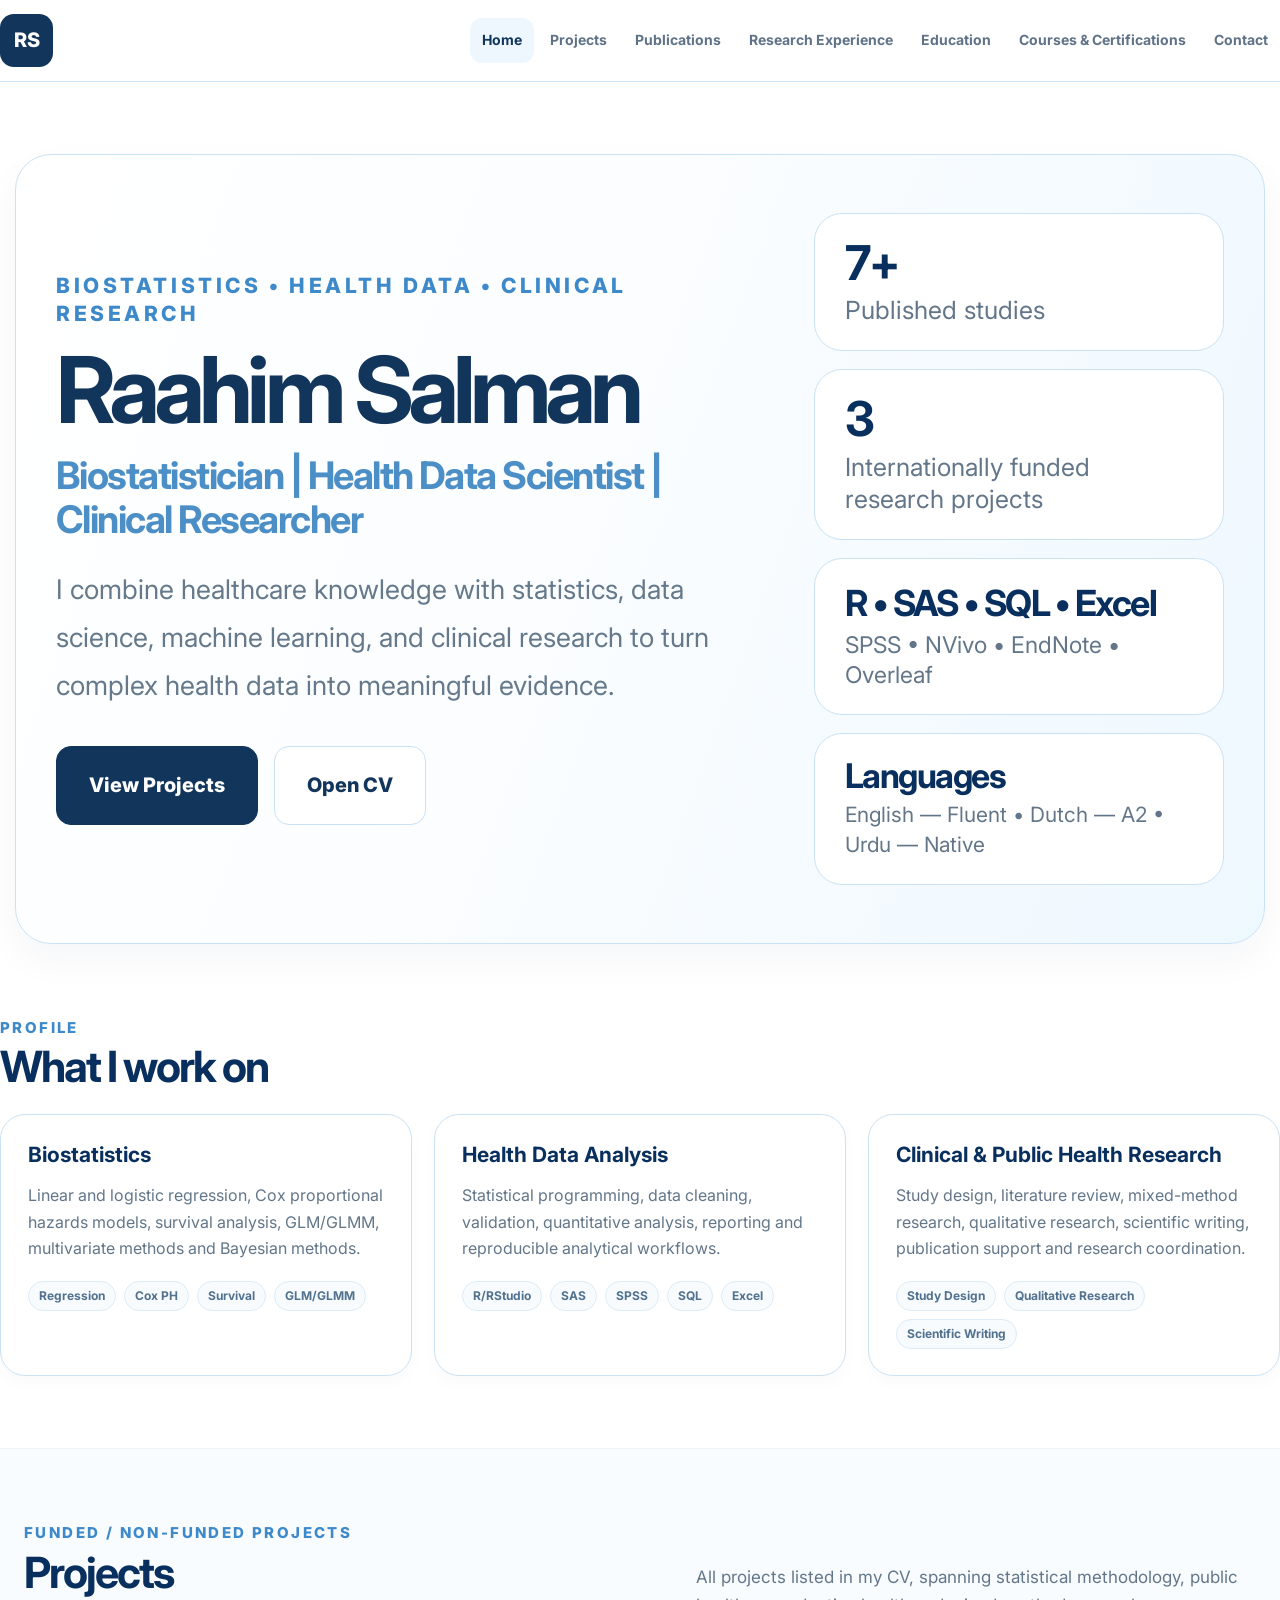
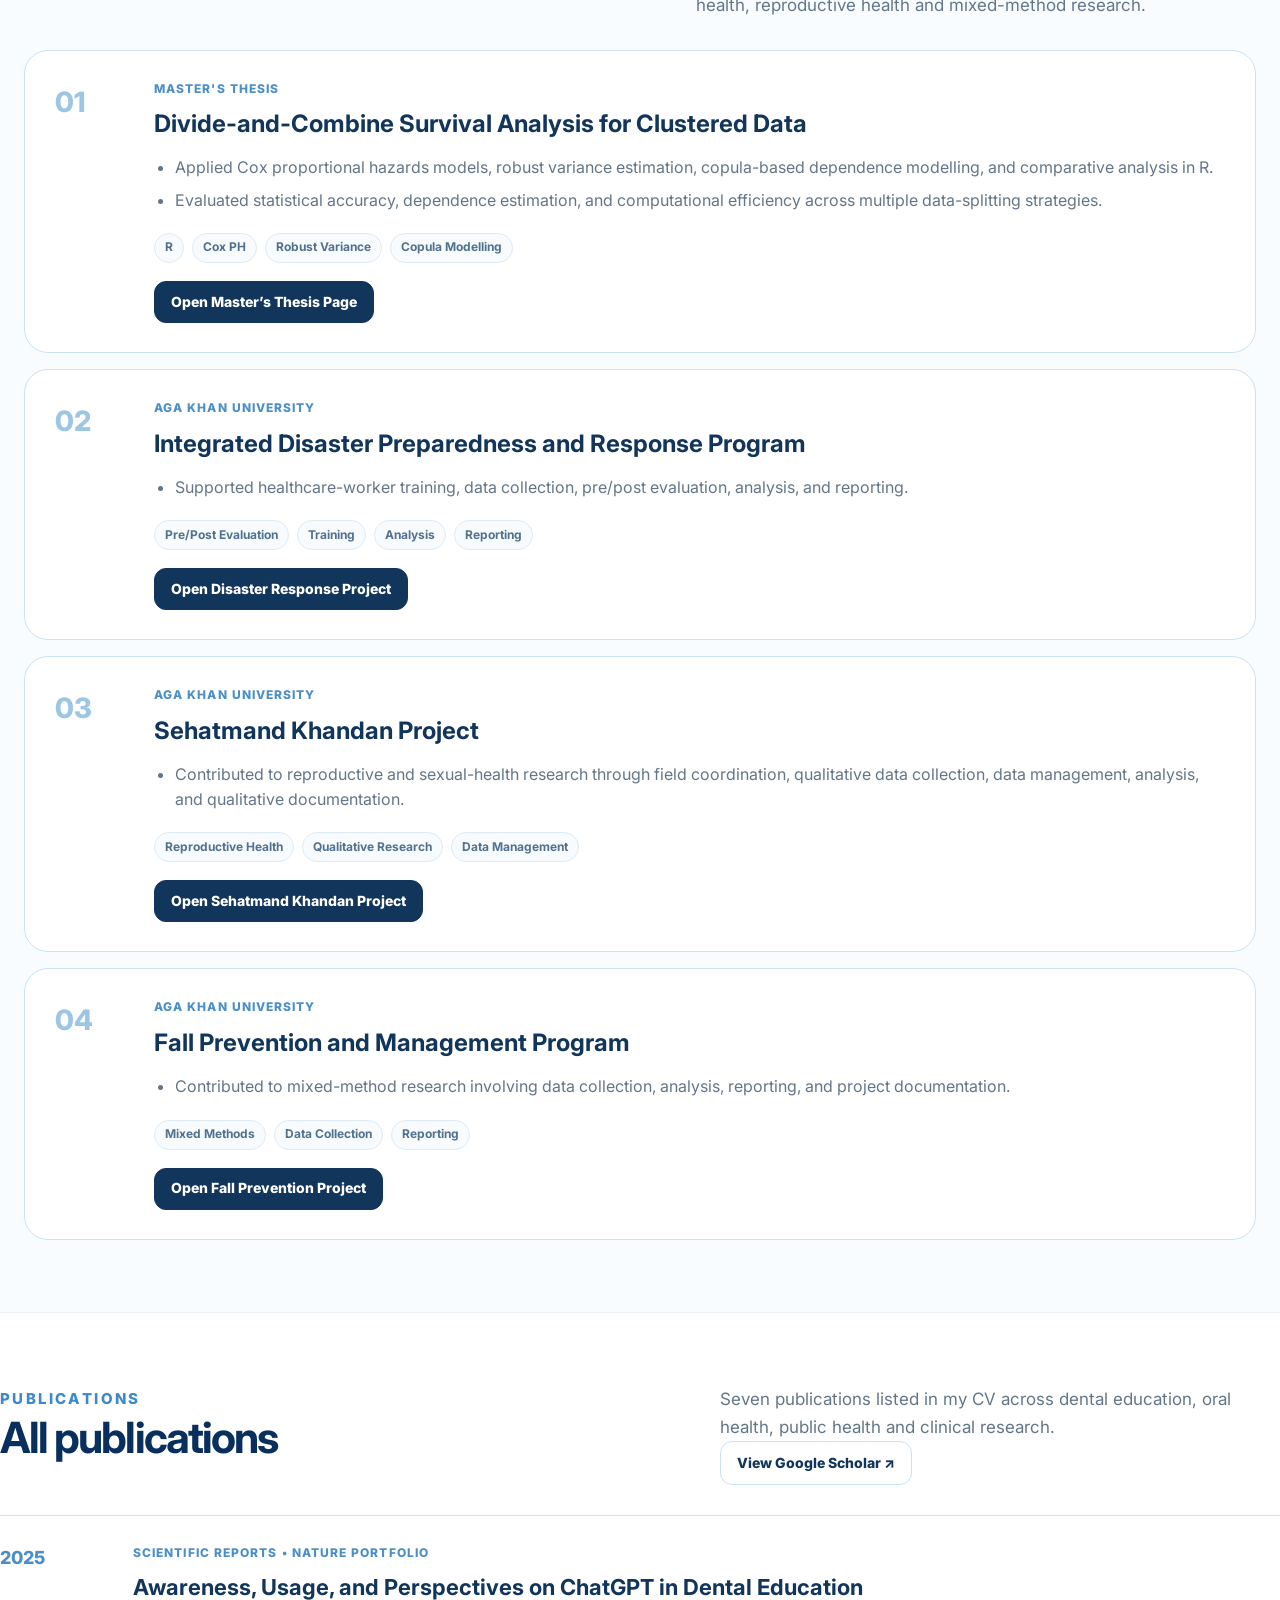
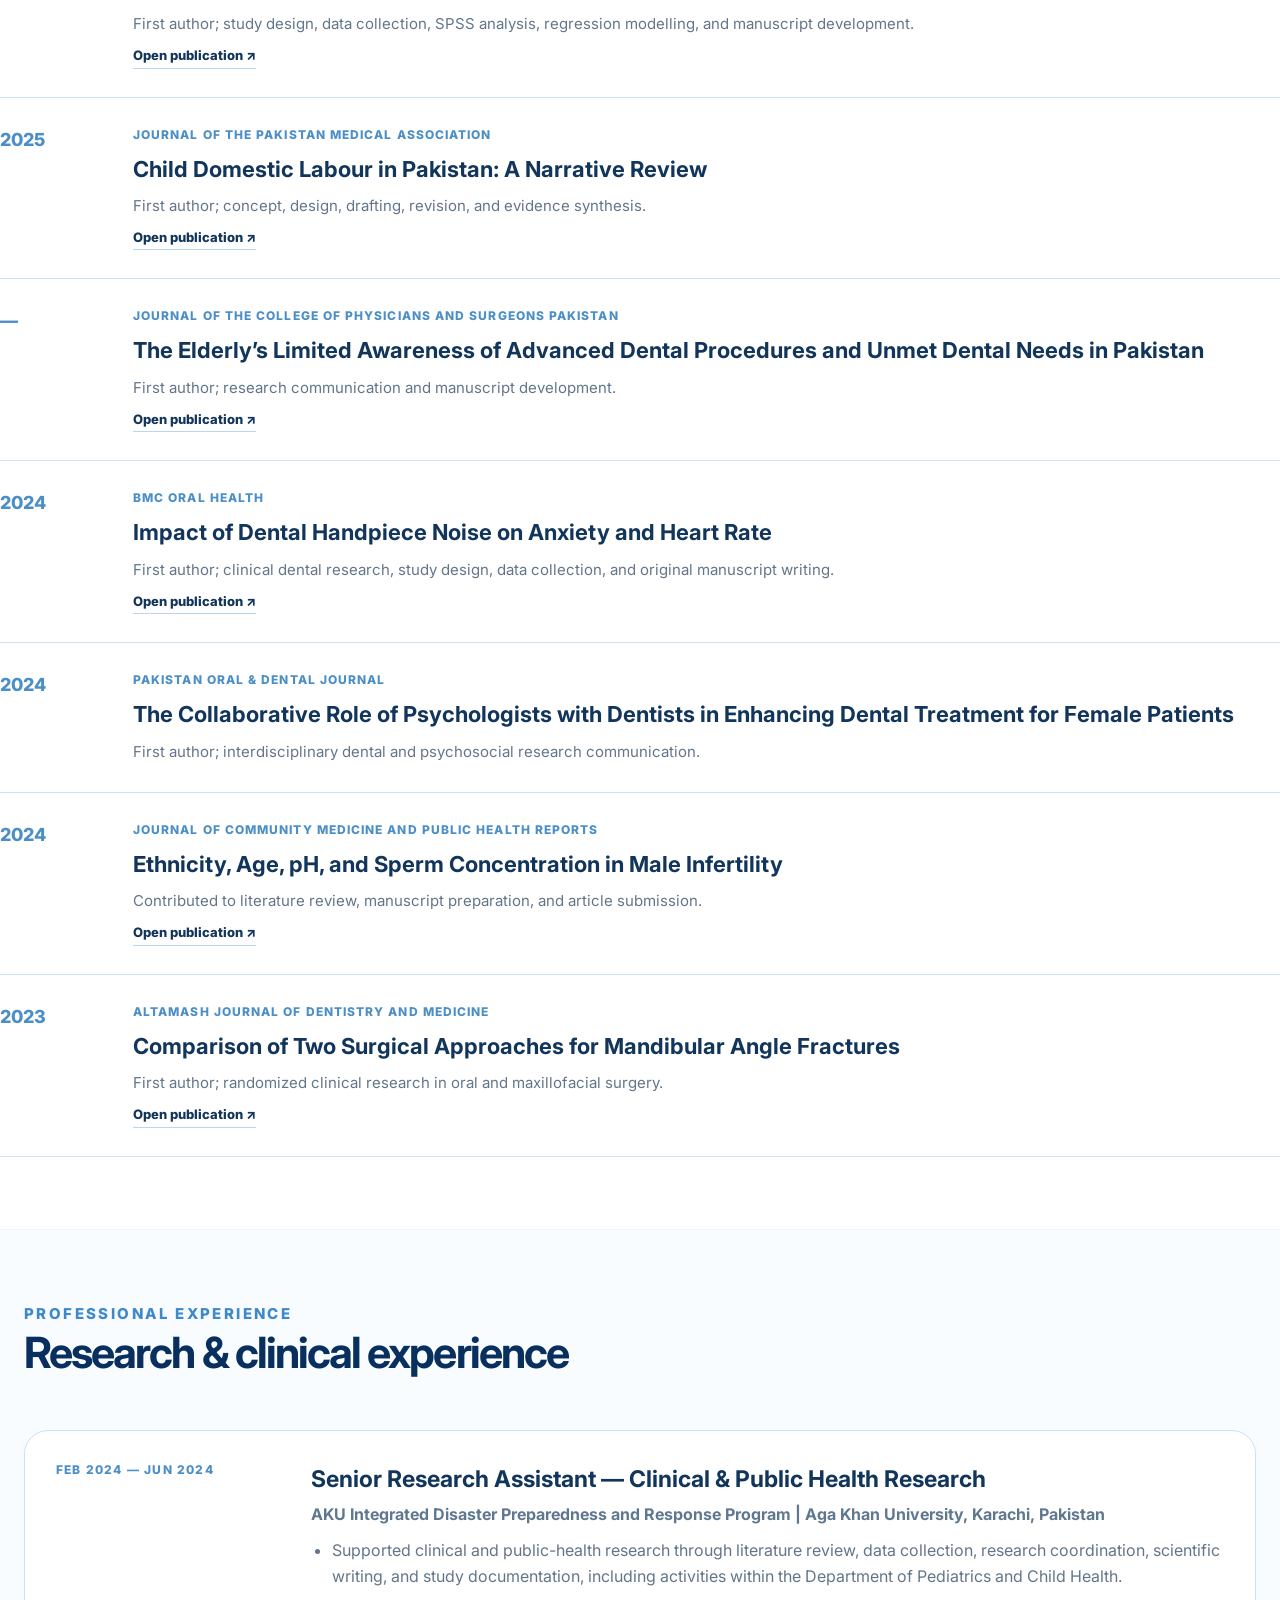
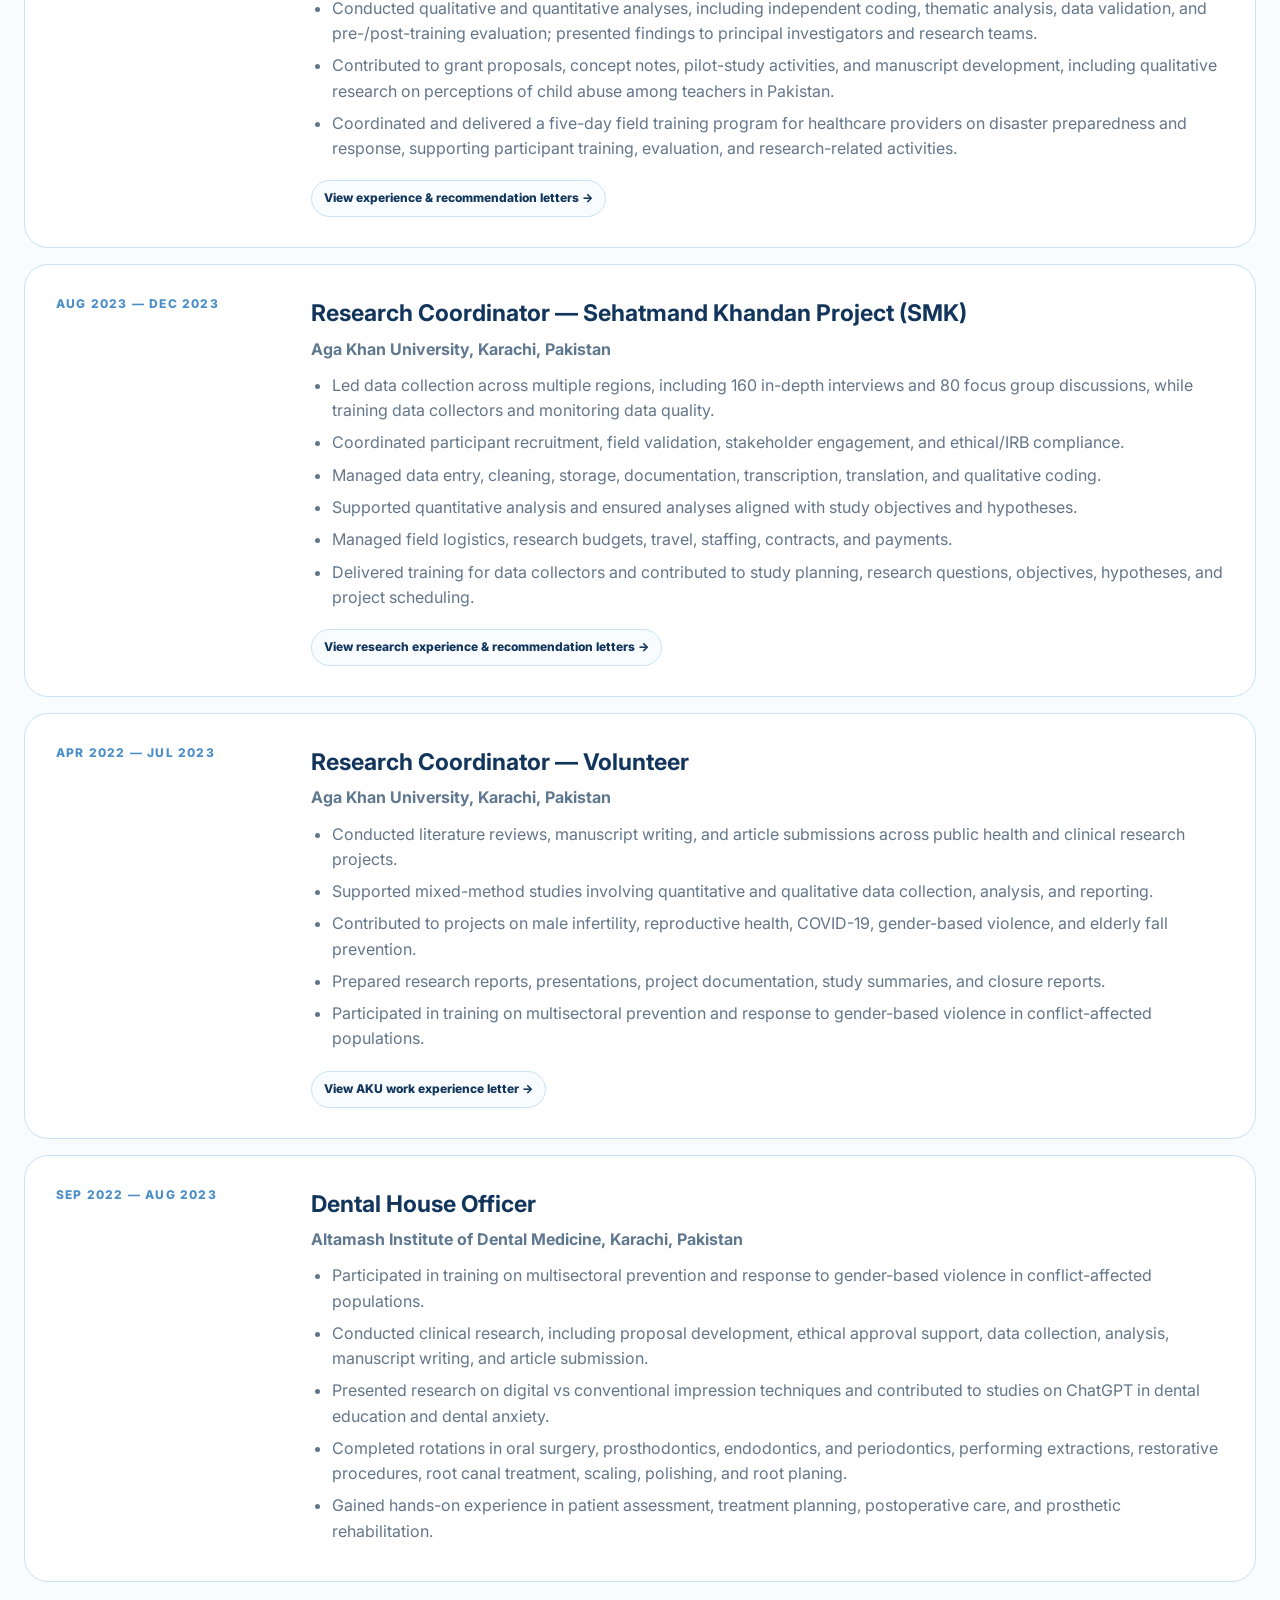
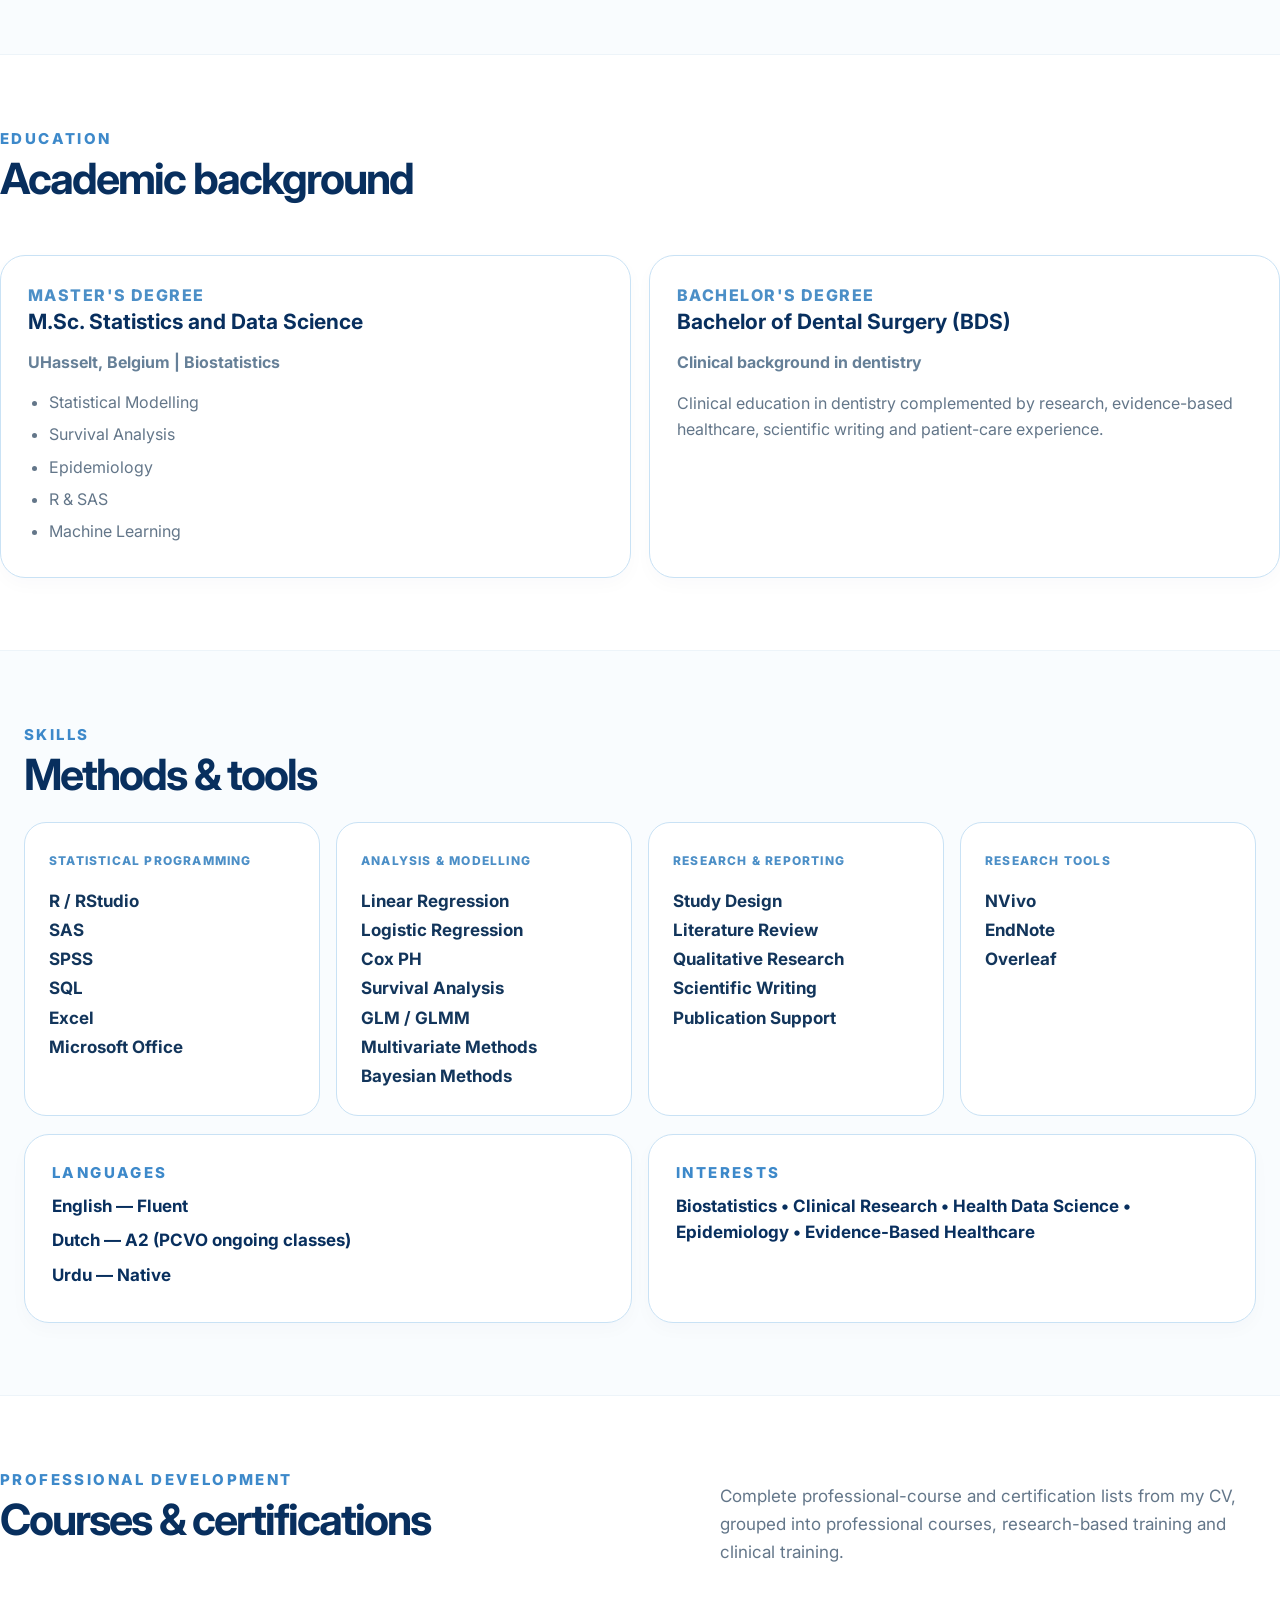
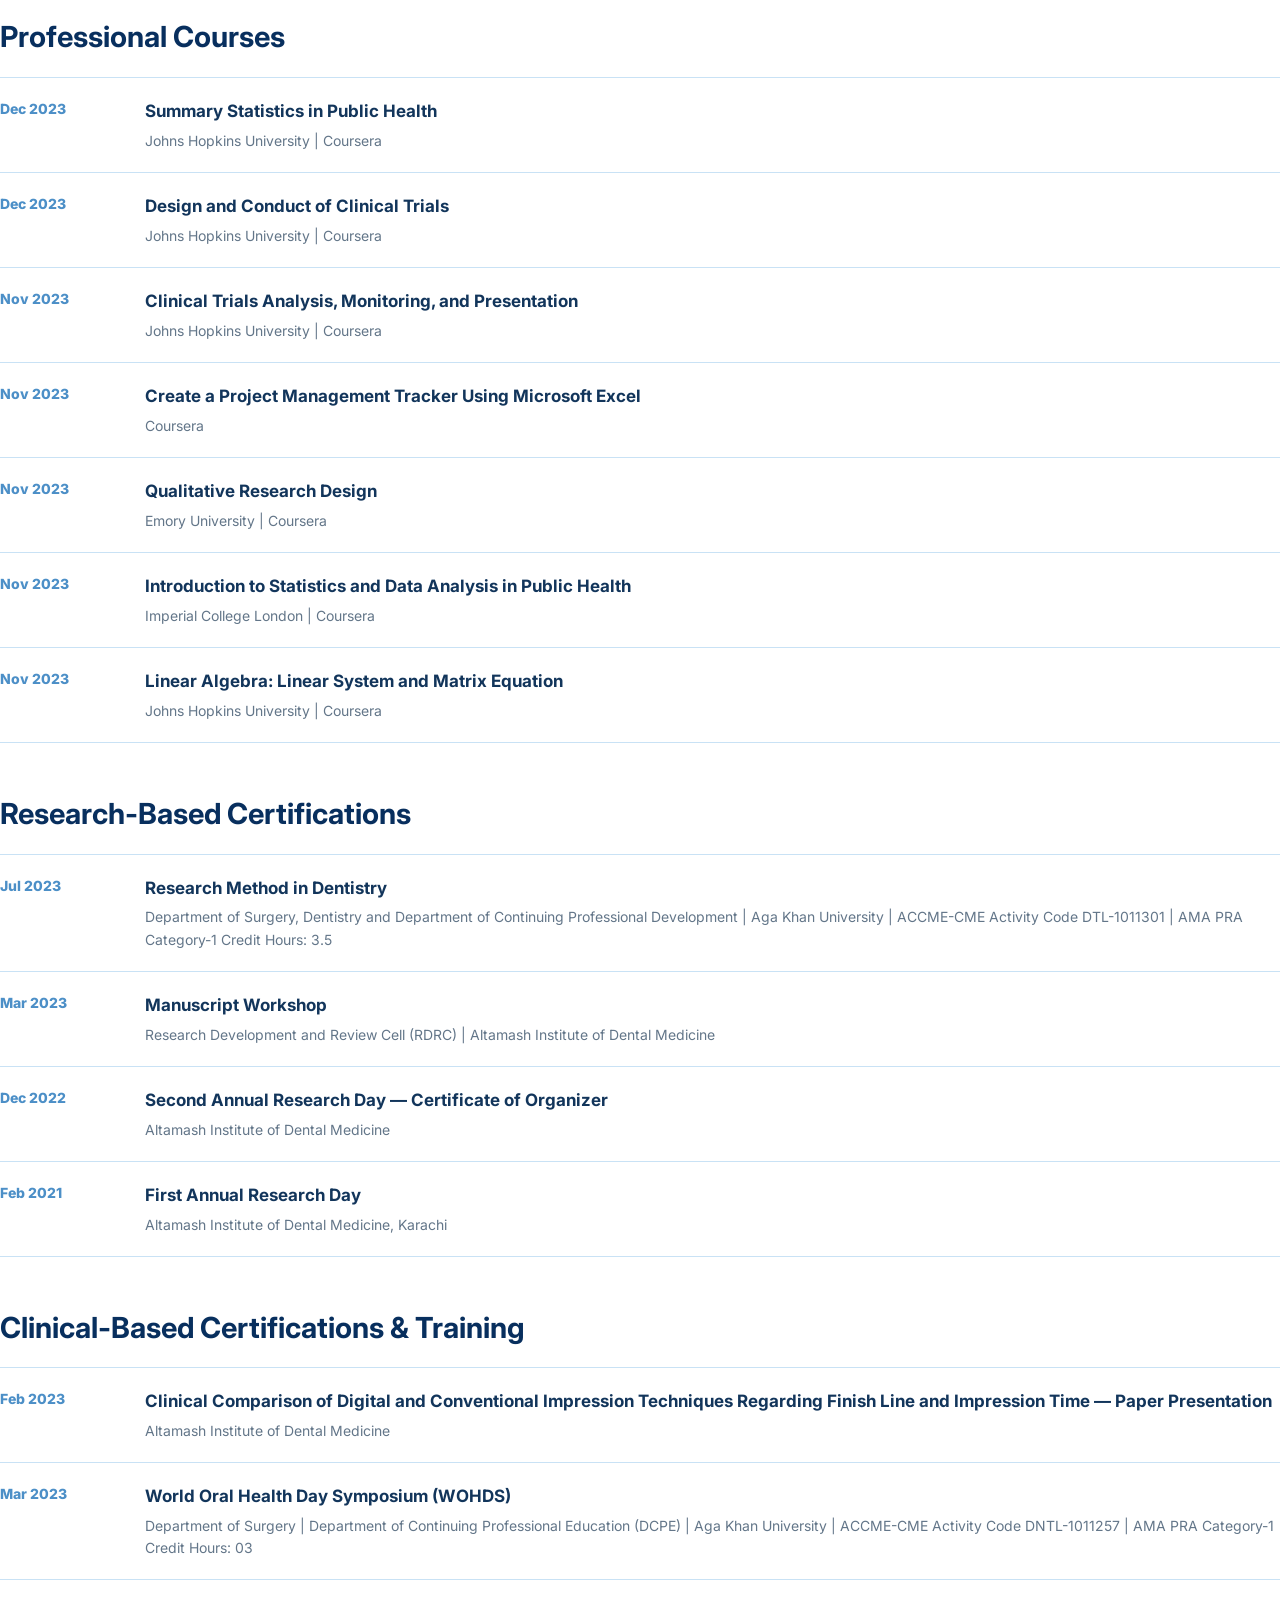
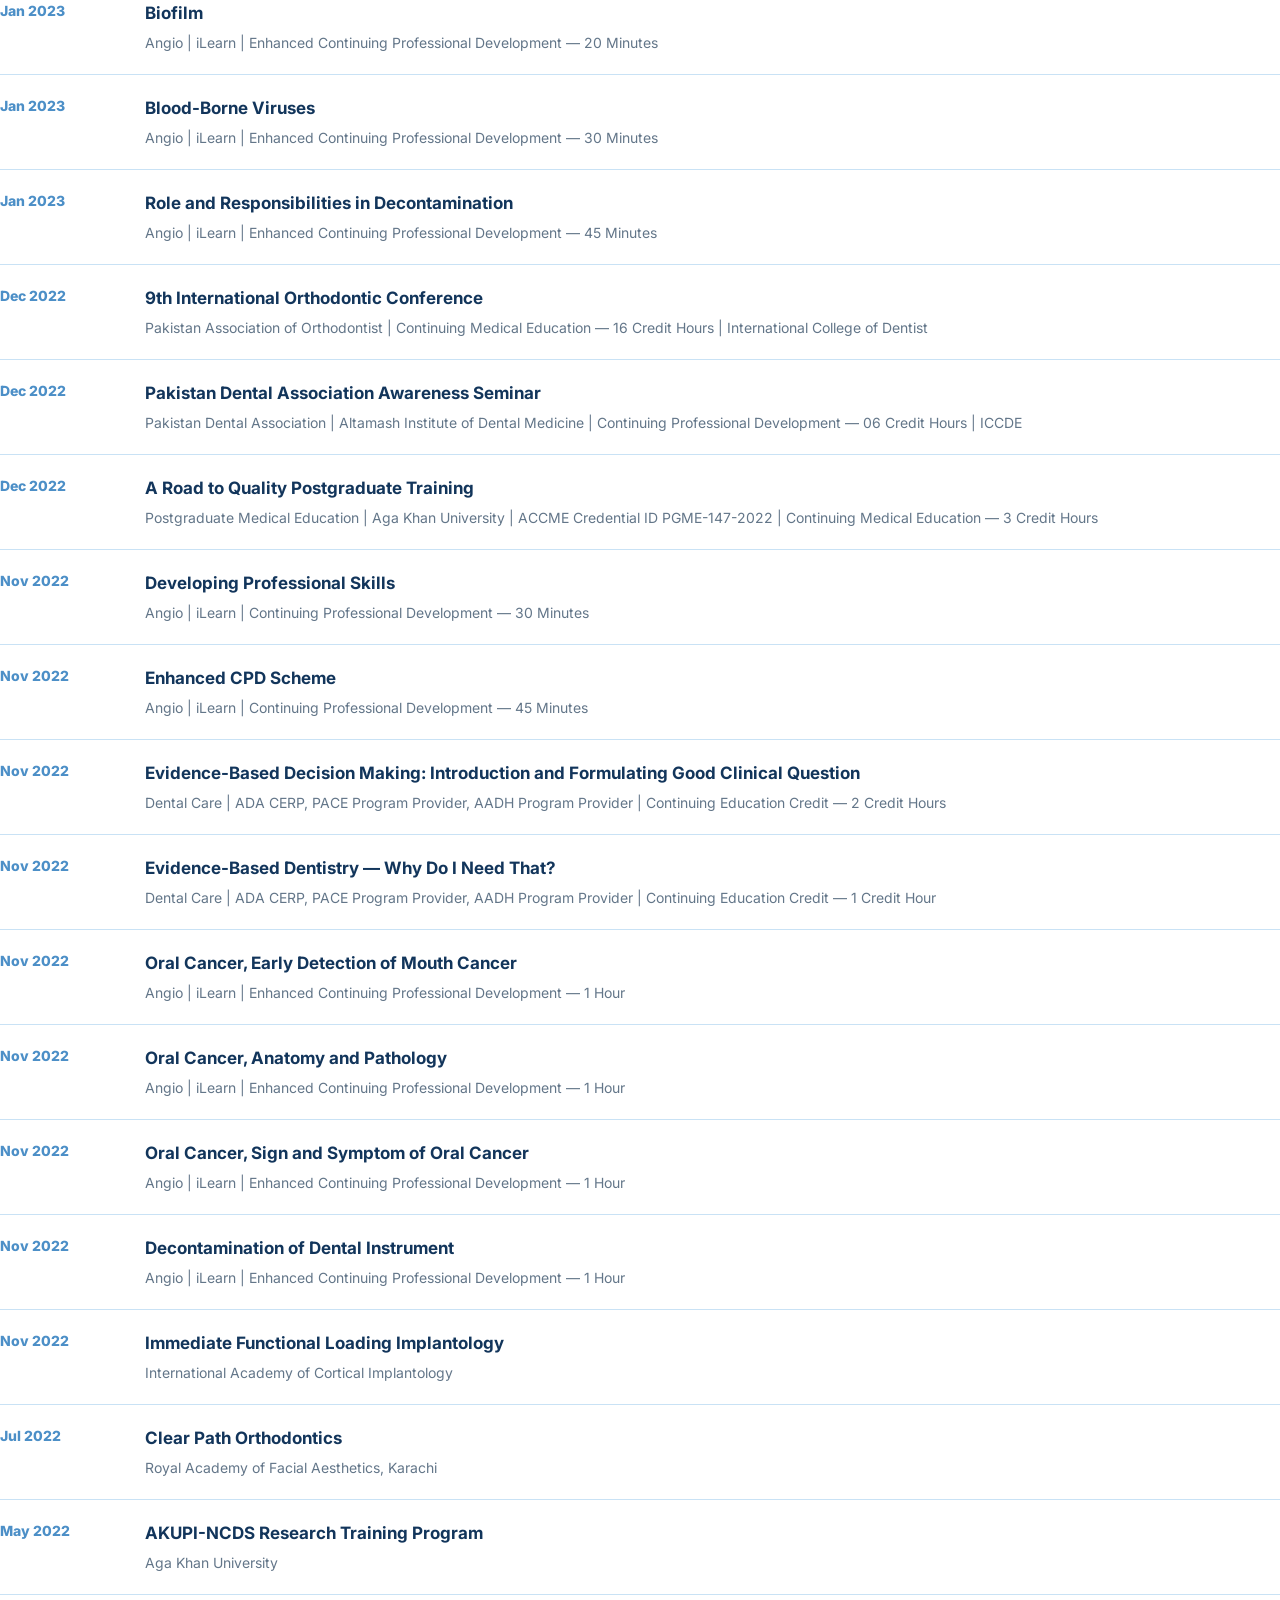
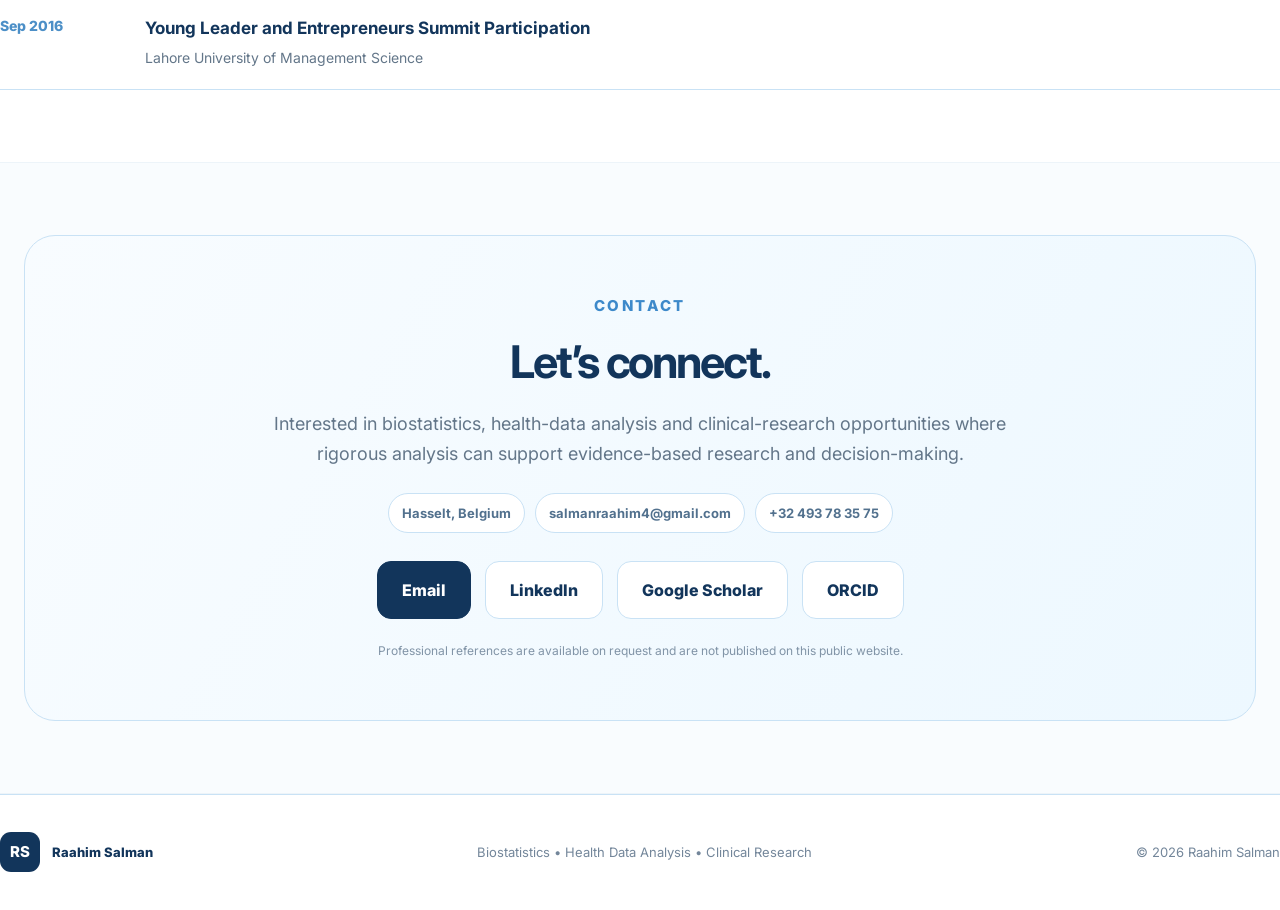
==== commit 78ce1222: "Add files via upload" ====
--- a/index.html
+++ b/index.html
@@ -378,7 +378,7 @@
         </div>
       </a>
 
-      <article class="experience-card">
+      <a class="experience-card experience-card-link" href="research-coordinator-volunteer.html" aria-label="Open Research Coordinator Volunteer experience document">
         <div class="experience-label">APR 2022 — JUL 2023</div>
         <div>
           <h3>Research Coordinator — Volunteer</h3>
@@ -390,8 +390,9 @@
             <li>Prepared research reports, presentations, project documentation, study summaries, and closure reports.</li>
             <li>Participated in training on multisectoral prevention and response to gender-based violence in conflict-affected populations.</li>
           </ul>
-        </div>
-      </article>
+          <span class="experience-doc-hint">View AKU work experience letter →</span>
+        </div>
+      </a>
 
       <article class="experience-card">
         <div class="experience-label">SEP 2022 — AUG 2023</div>
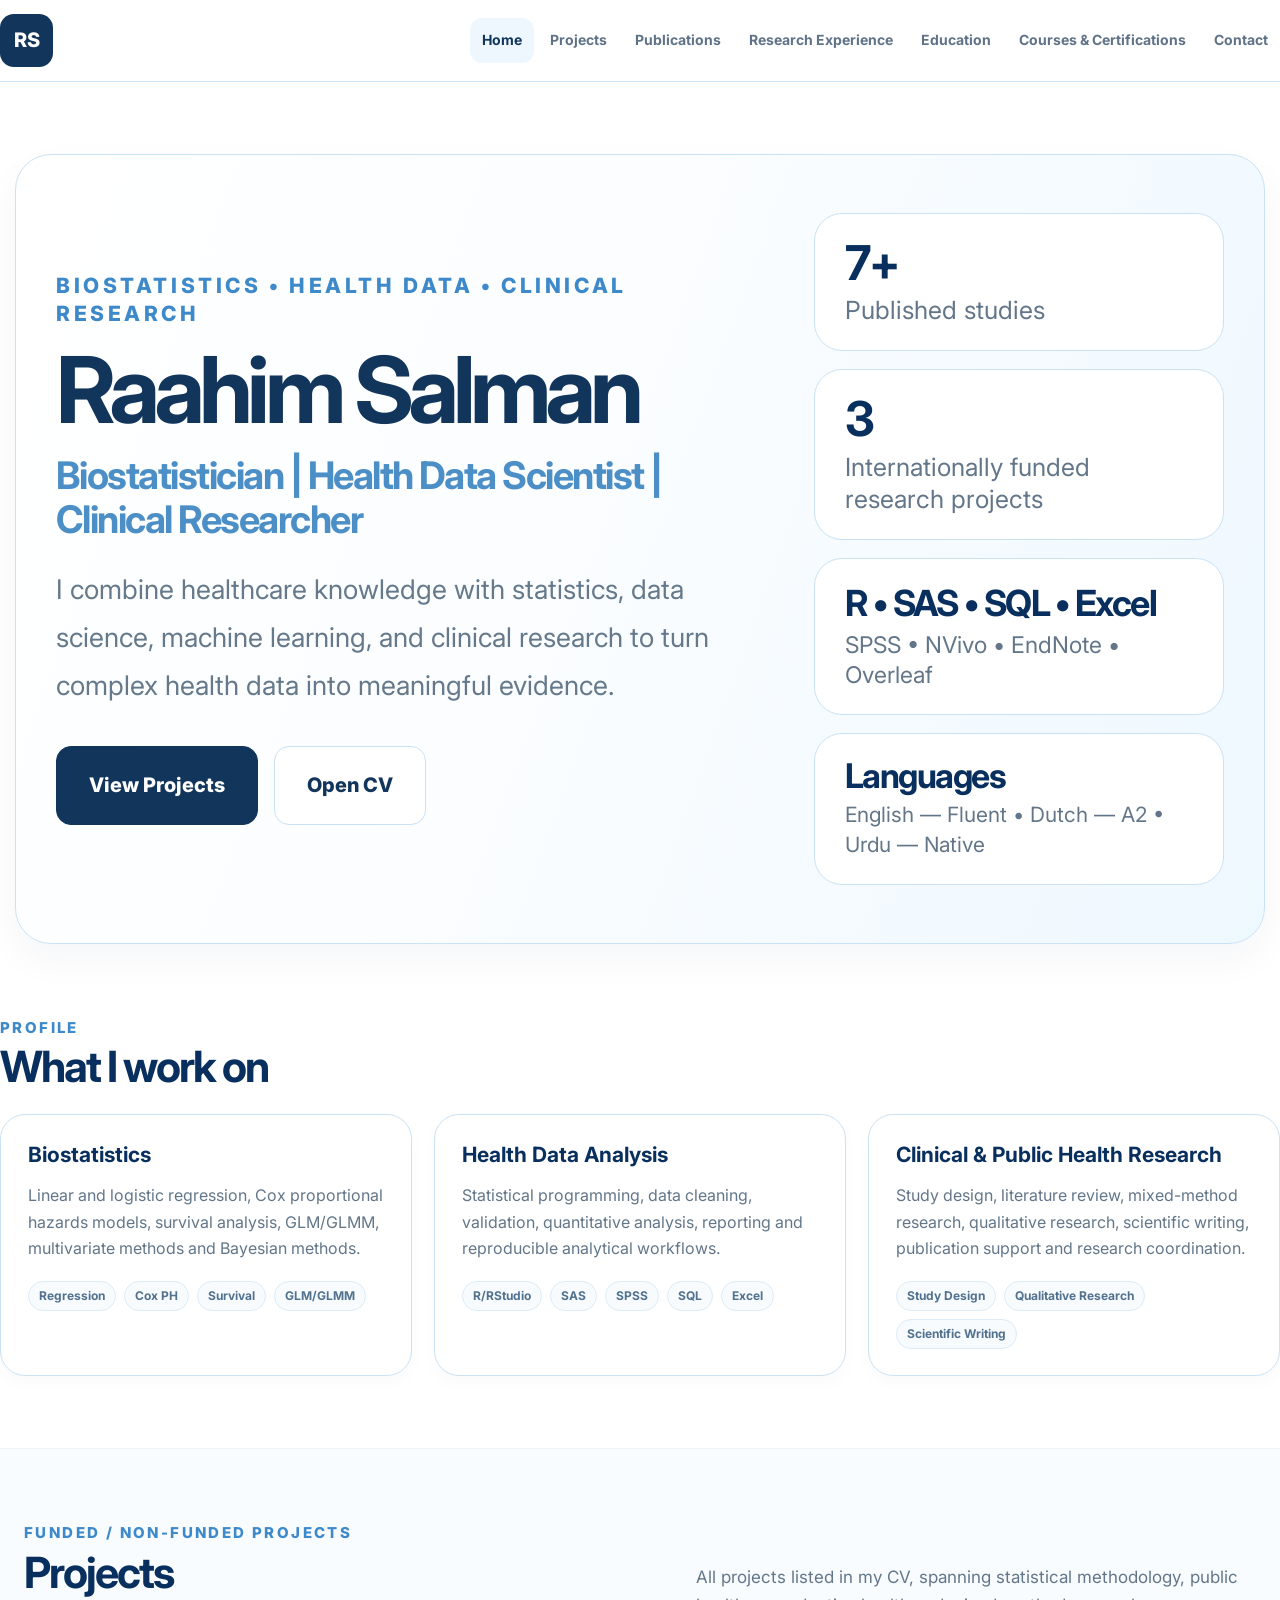
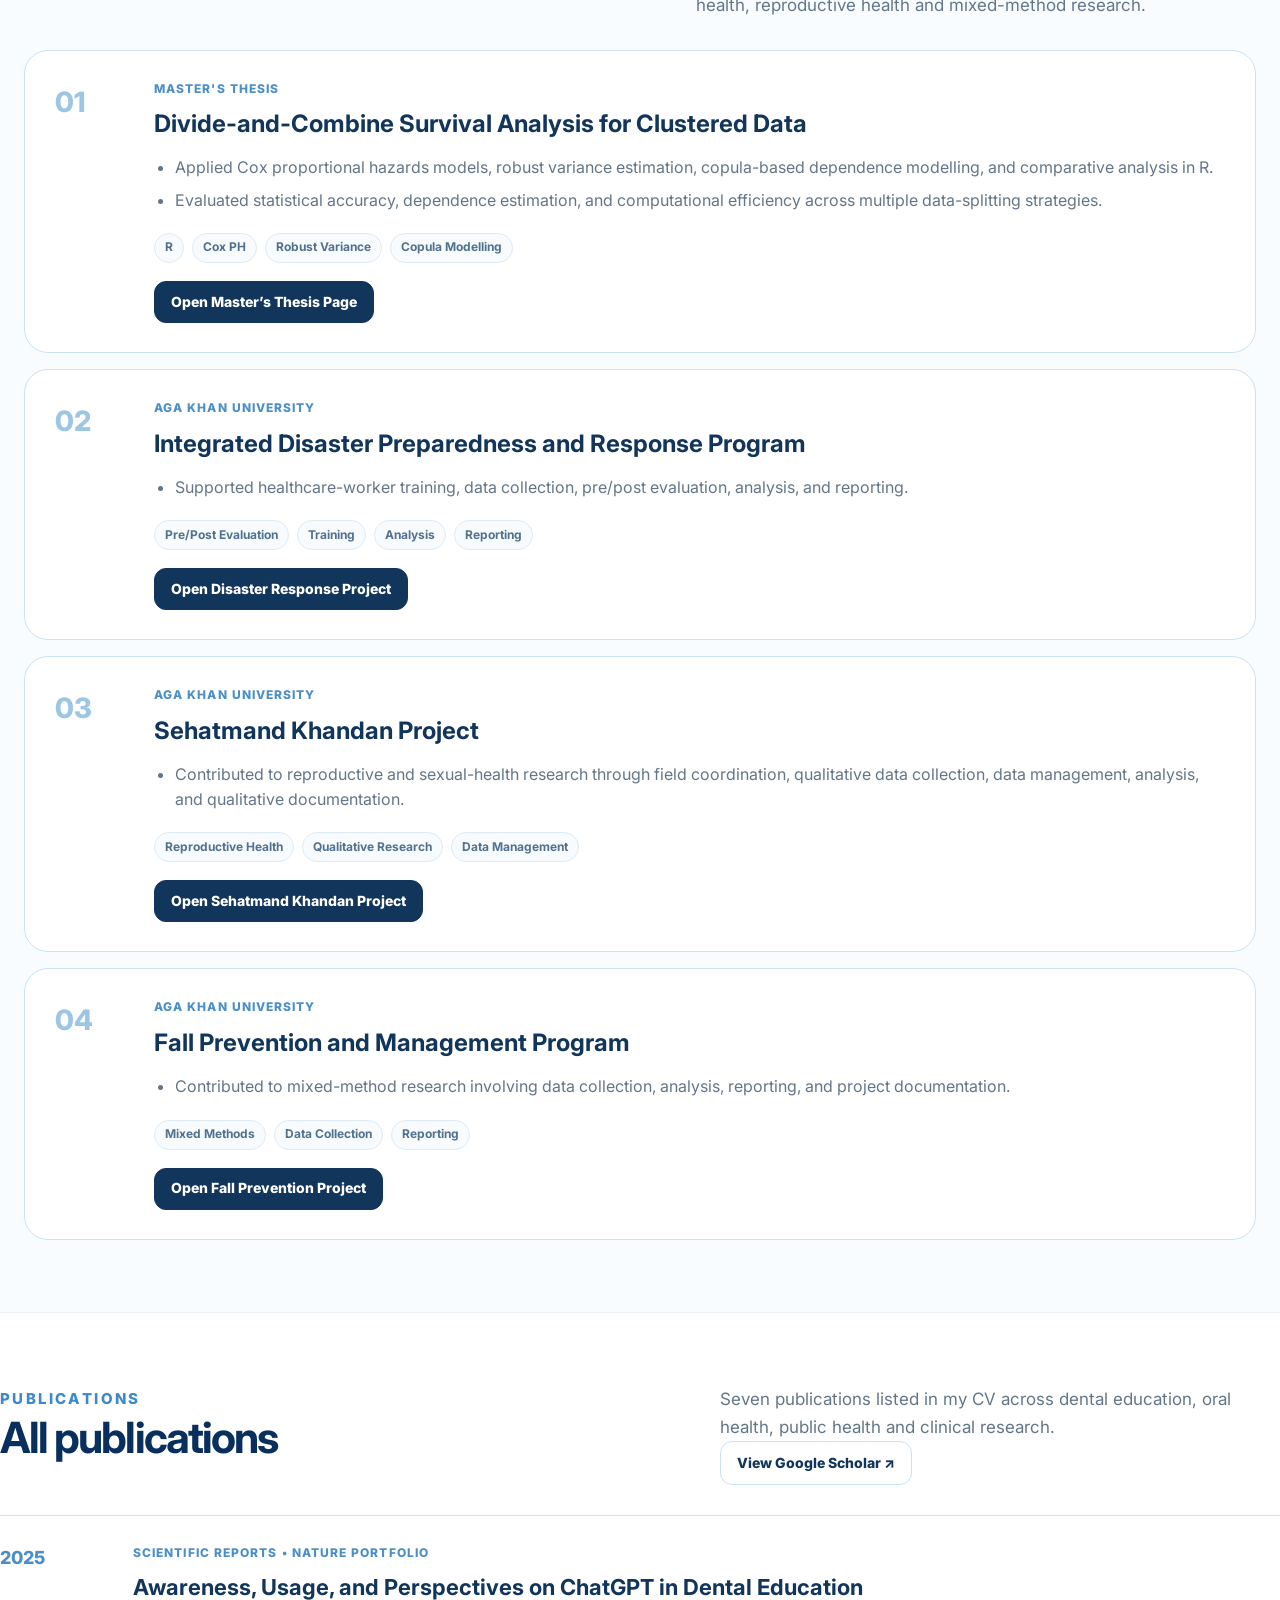
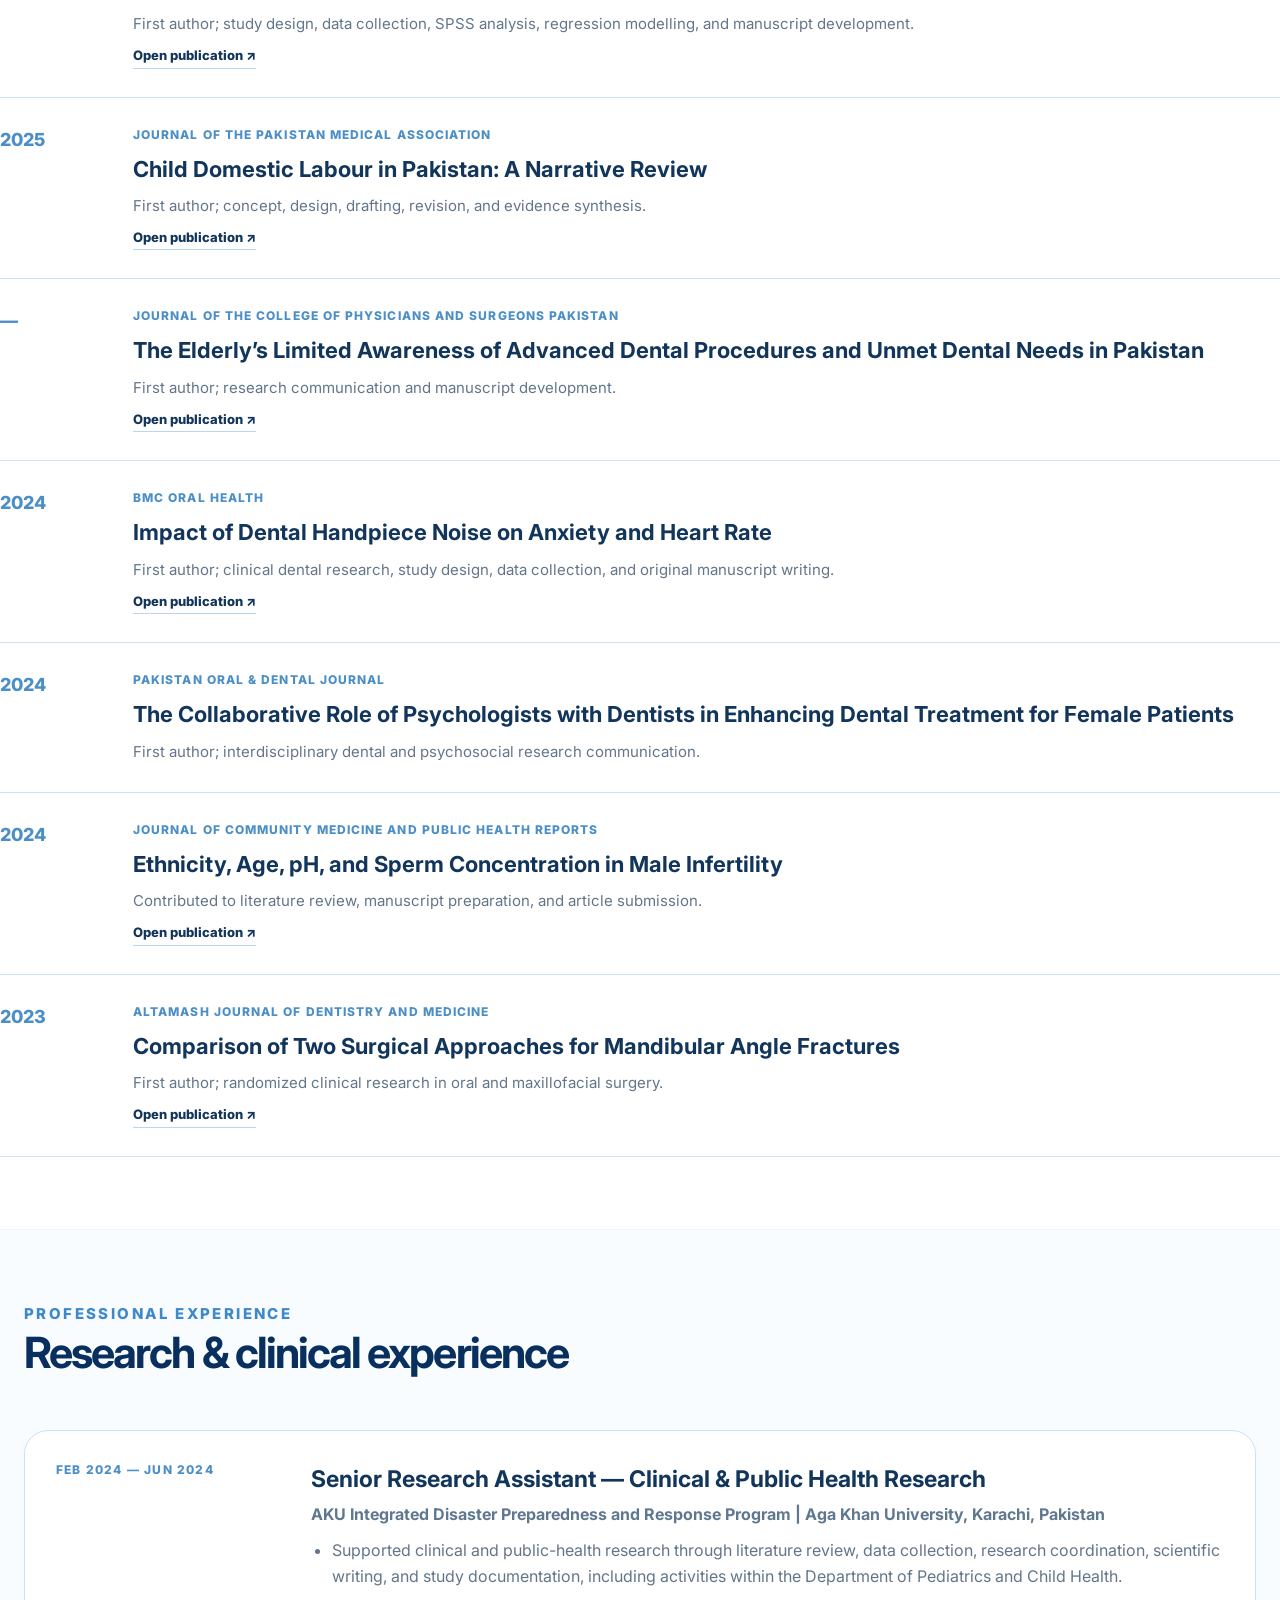
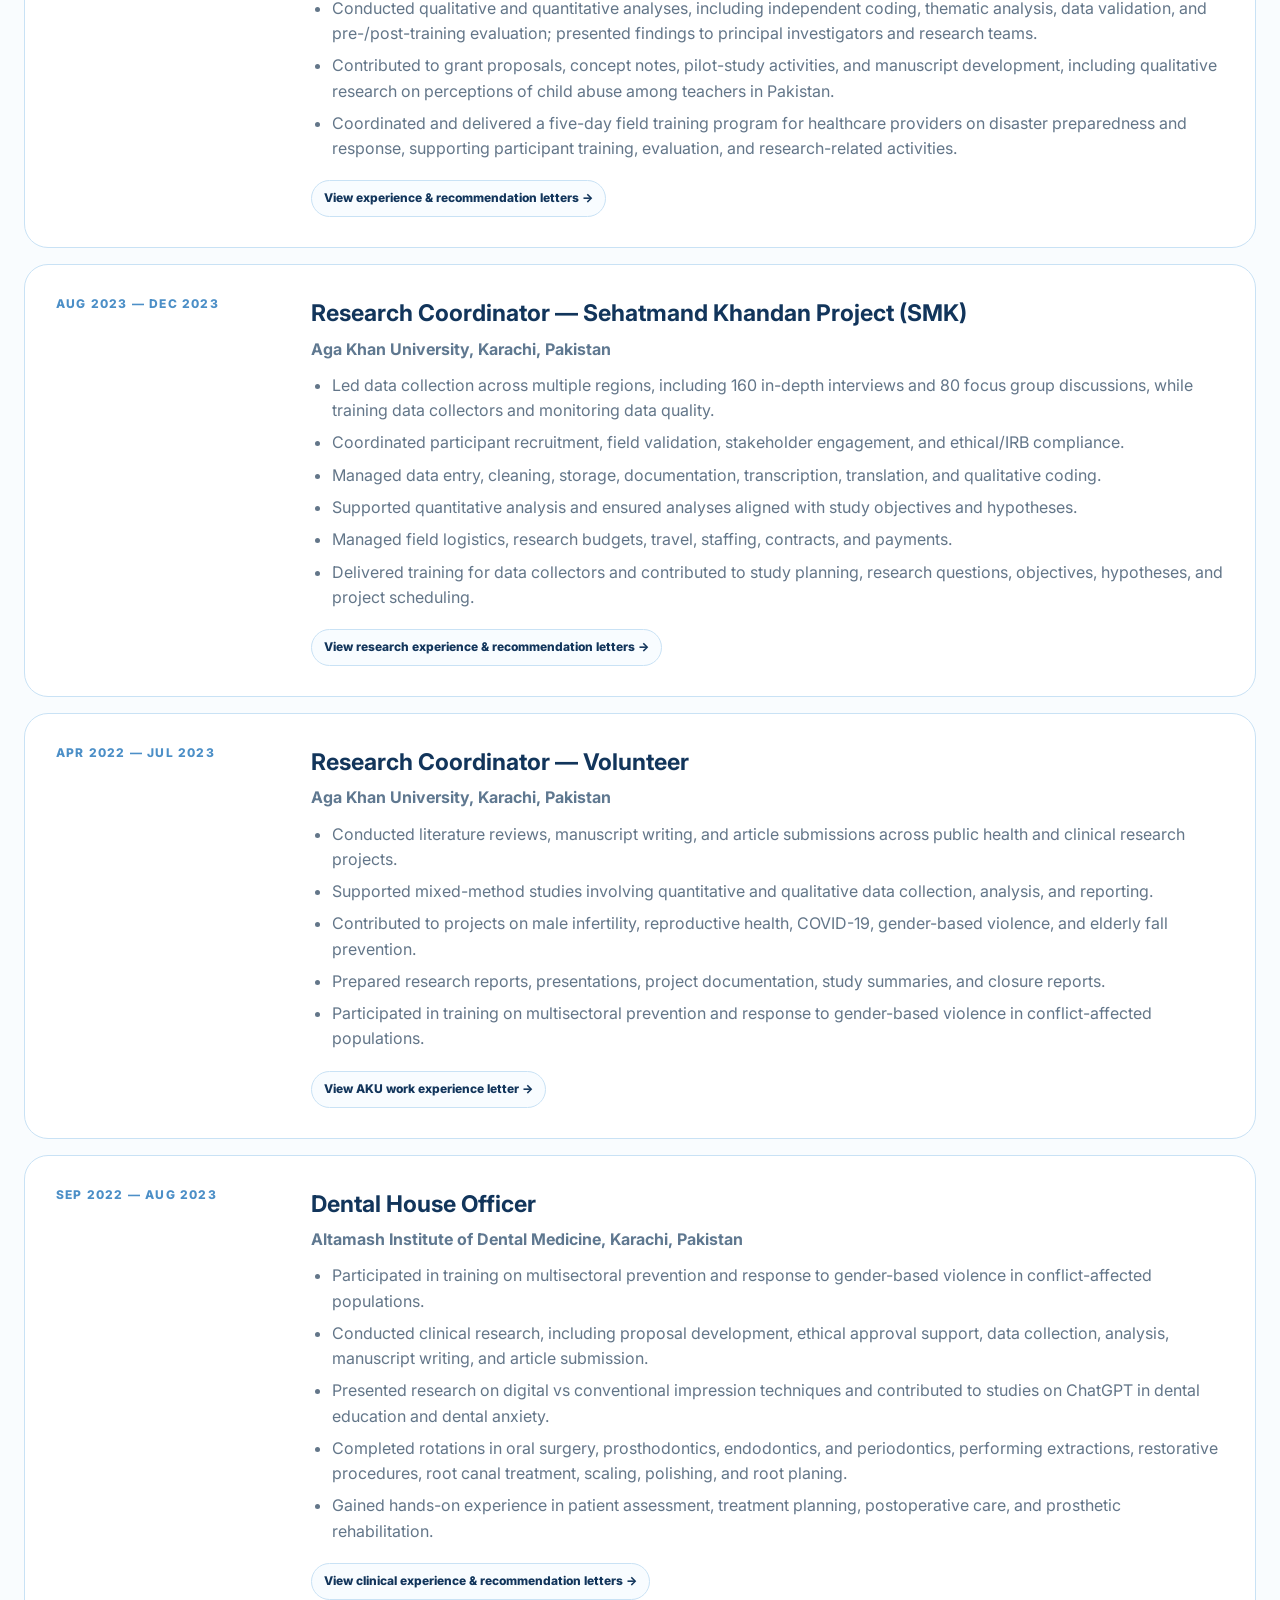
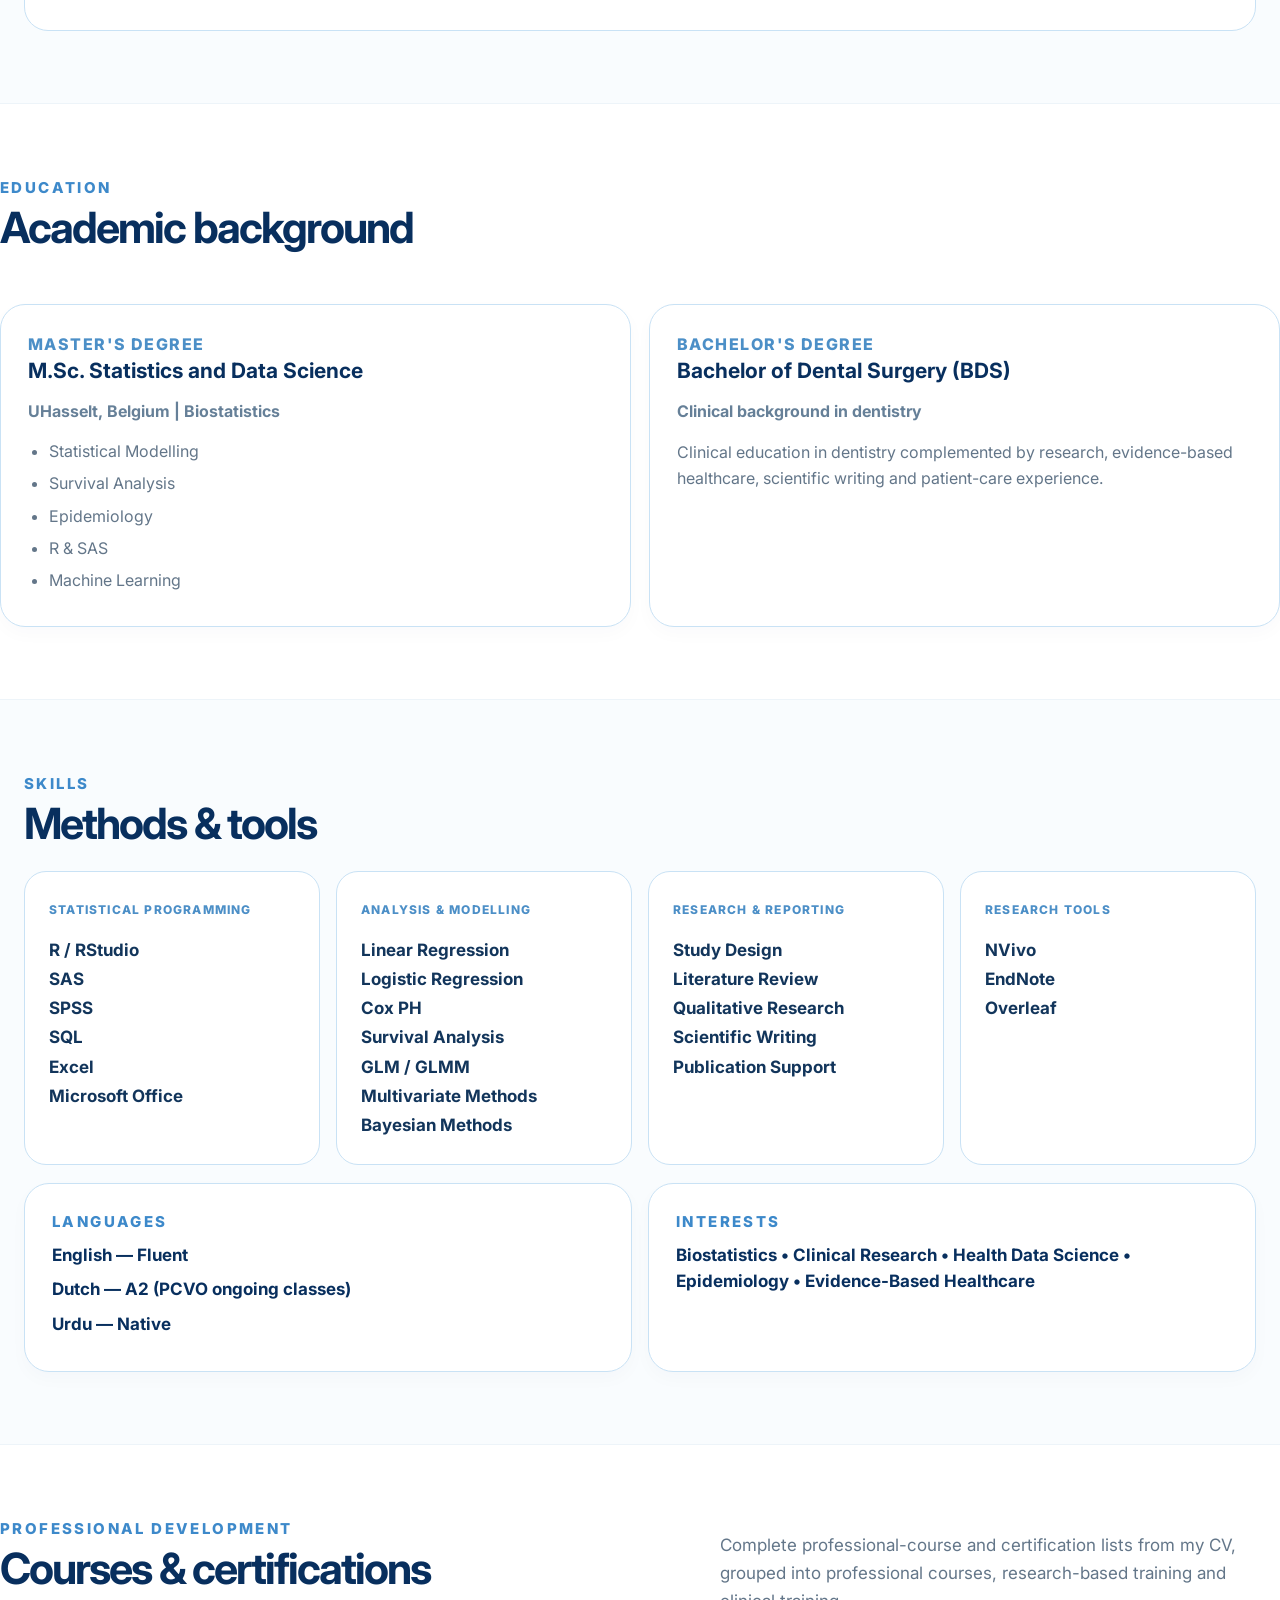
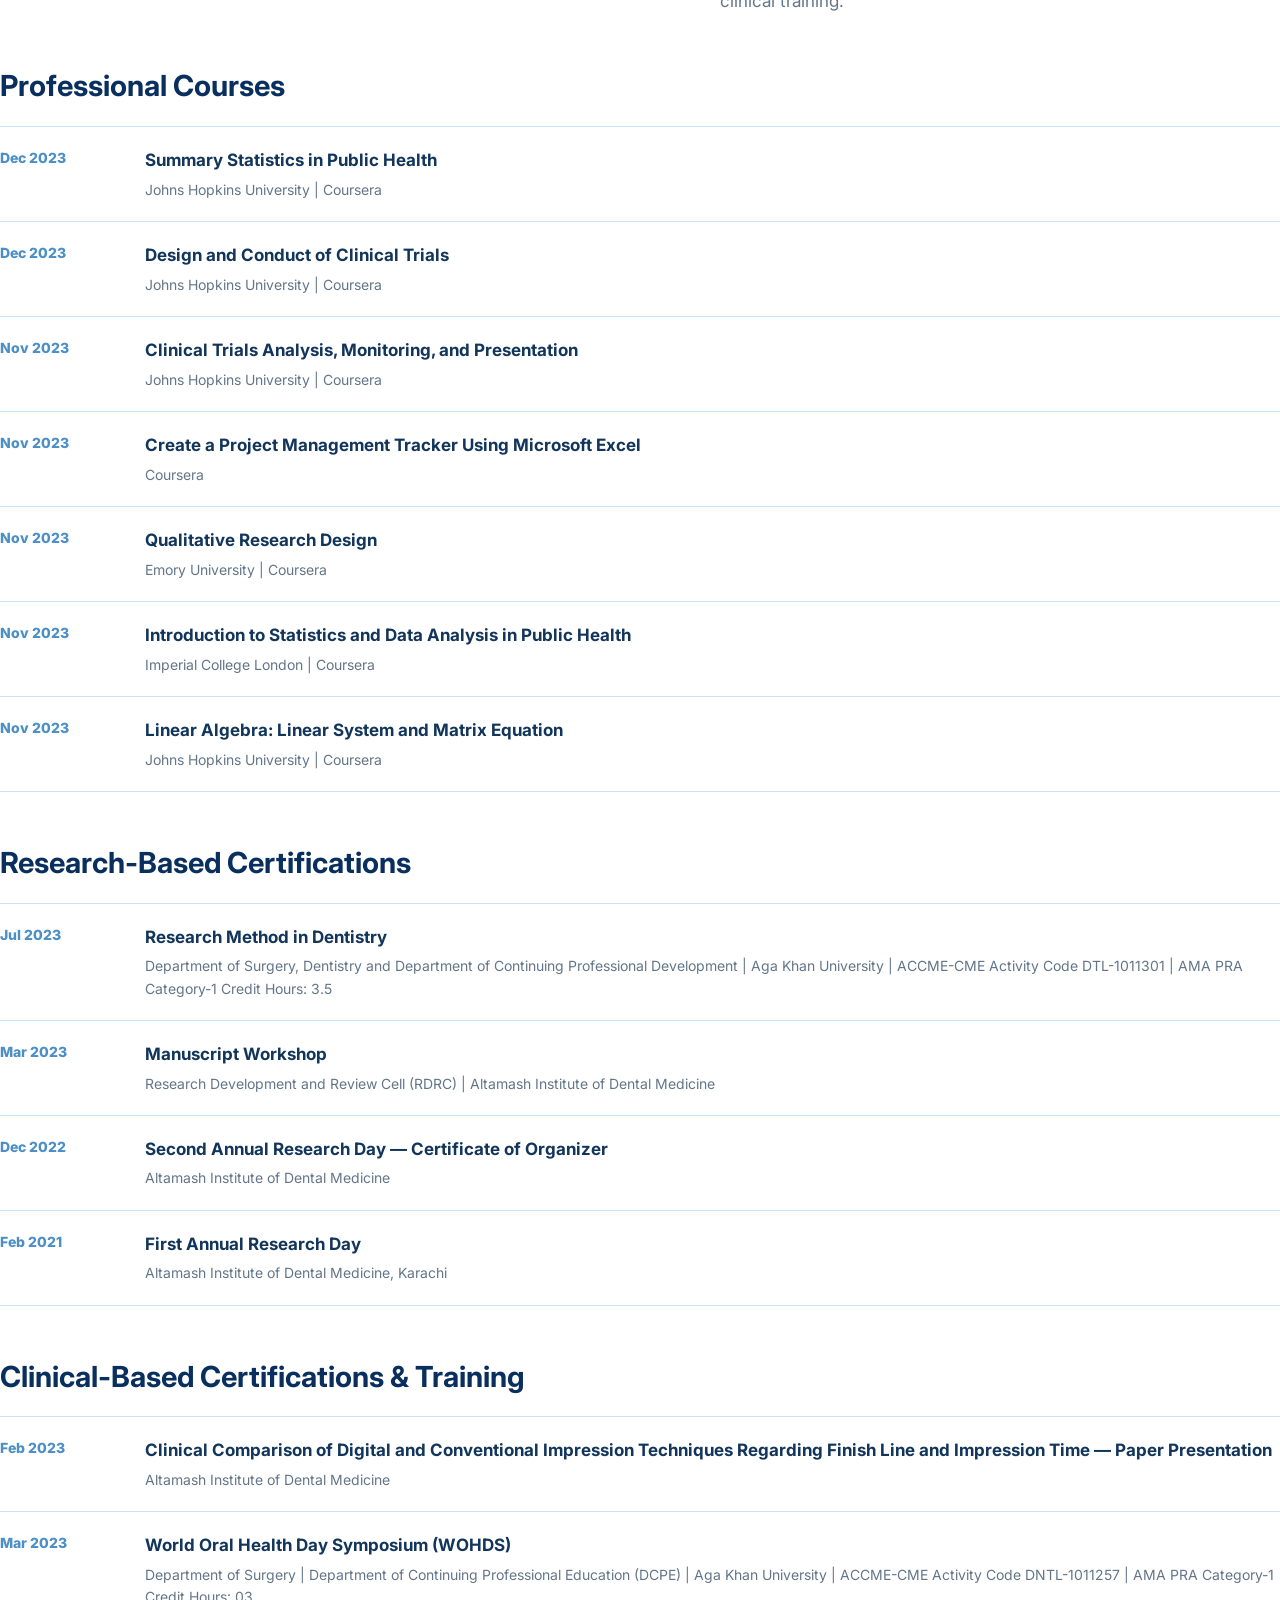
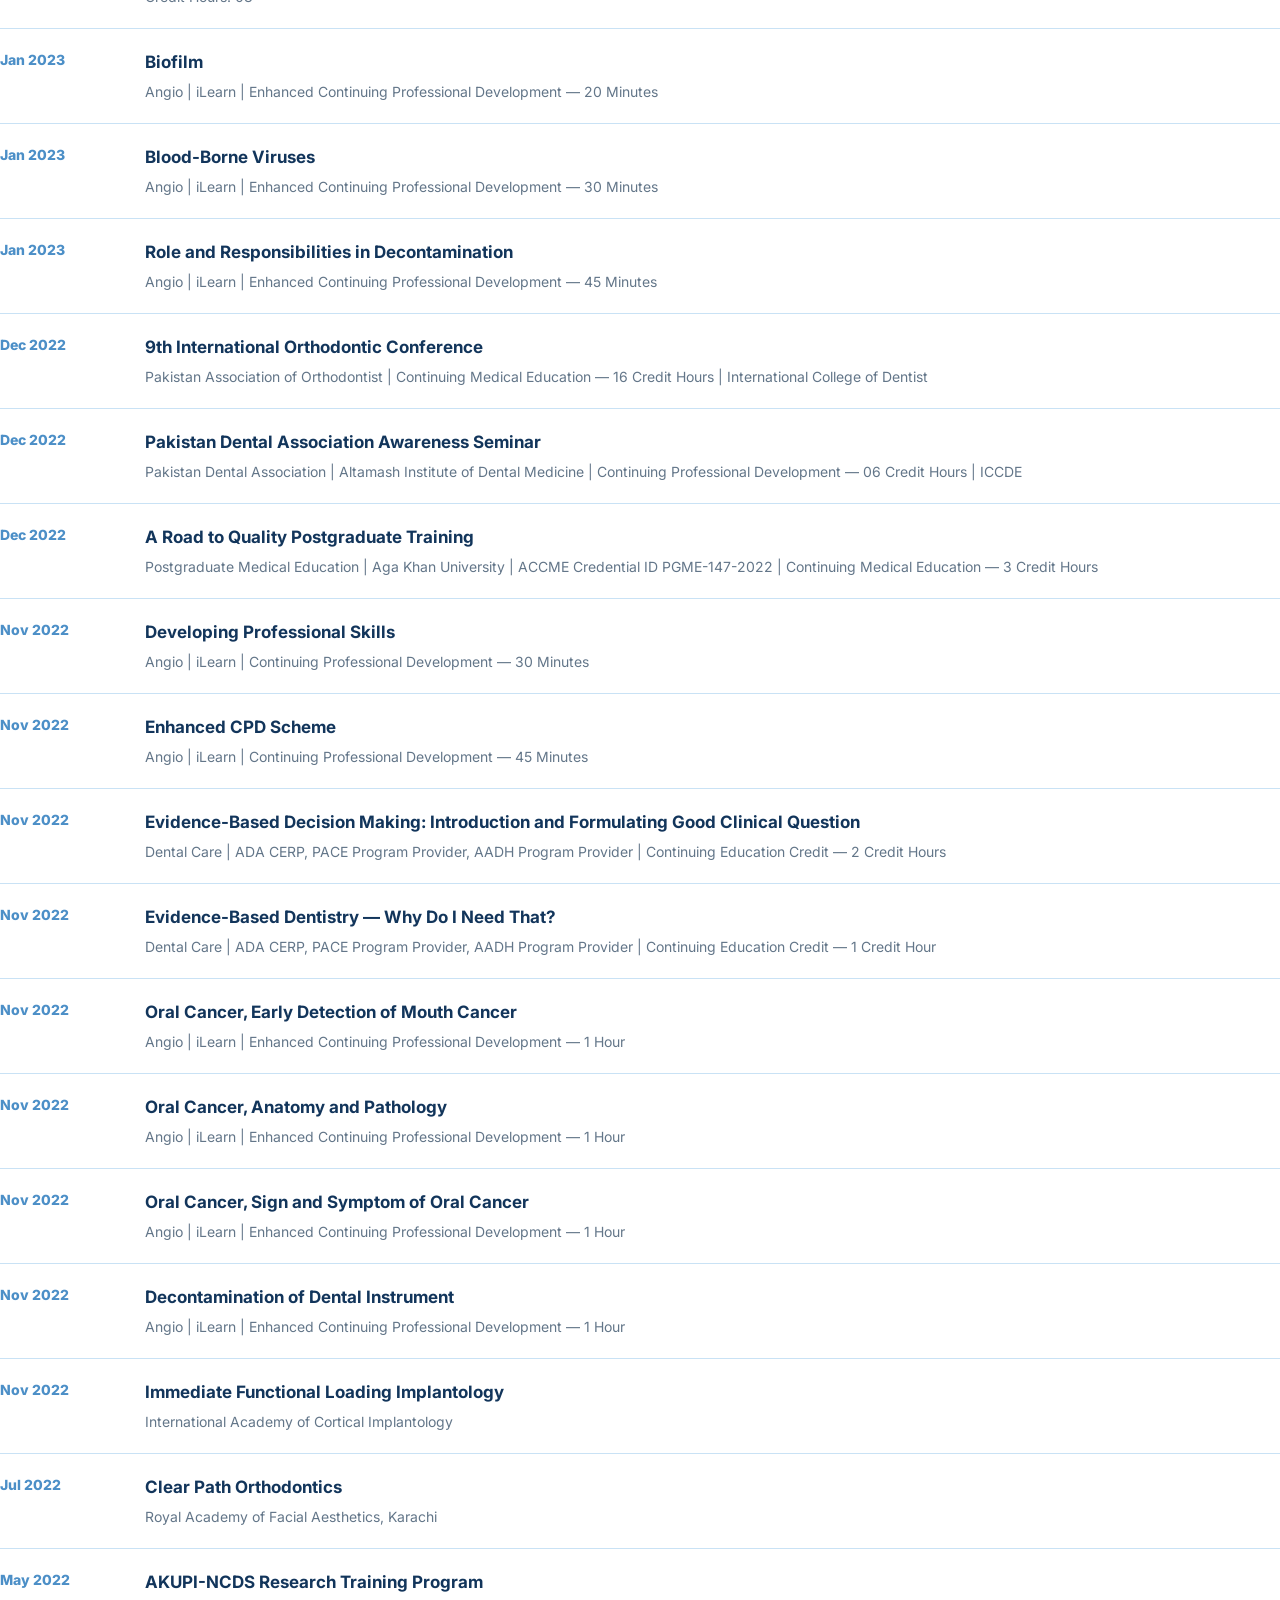
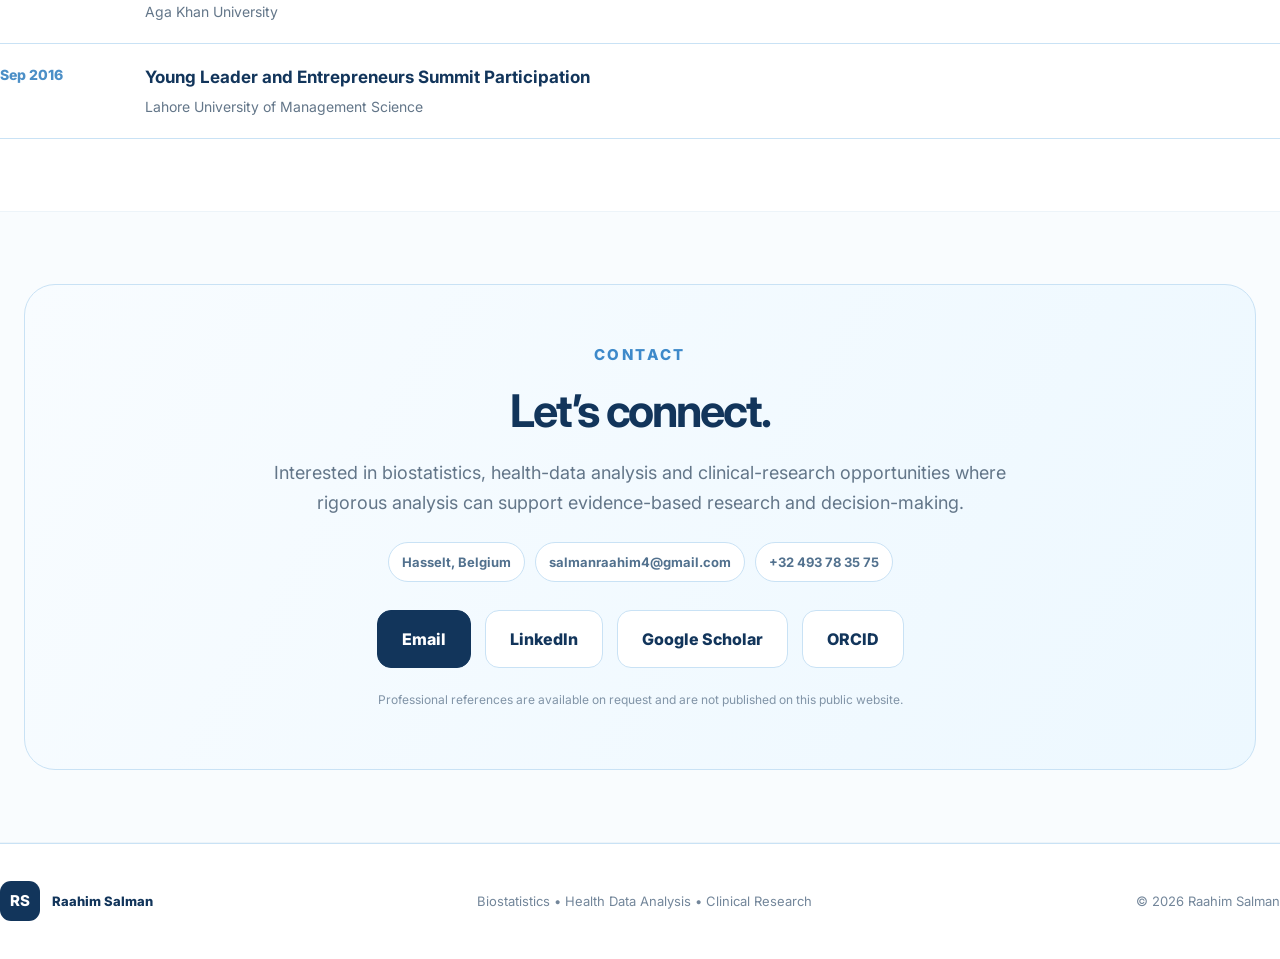
==== commit 8e5a425e: "Add files via upload" ====
--- a/index.html
+++ b/index.html
@@ -394,7 +394,7 @@
         </div>
       </a>
 
-      <article class="experience-card">
+      <a class="experience-card experience-card-link" href="dental-house-officer.html" aria-label="Open Dental House Officer clinical experience documents">
         <div class="experience-label">SEP 2022 — AUG 2023</div>
         <div>
           <h3>Dental House Officer</h3>
@@ -406,8 +406,9 @@
             <li>Completed rotations in oral surgery, prosthodontics, endodontics, and periodontics, performing extractions, restorative procedures, root canal treatment, scaling, polishing, and root planing.</li>
             <li>Gained hands-on experience in patient assessment, treatment planning, postoperative care, and prosthetic rehabilitation.</li>
           </ul>
-        </div>
-      </article>
+          <span class="experience-doc-hint">View clinical experience & recommendation letters →</span>
+        </div>
+      </a>
     </div>
   </section>
 
